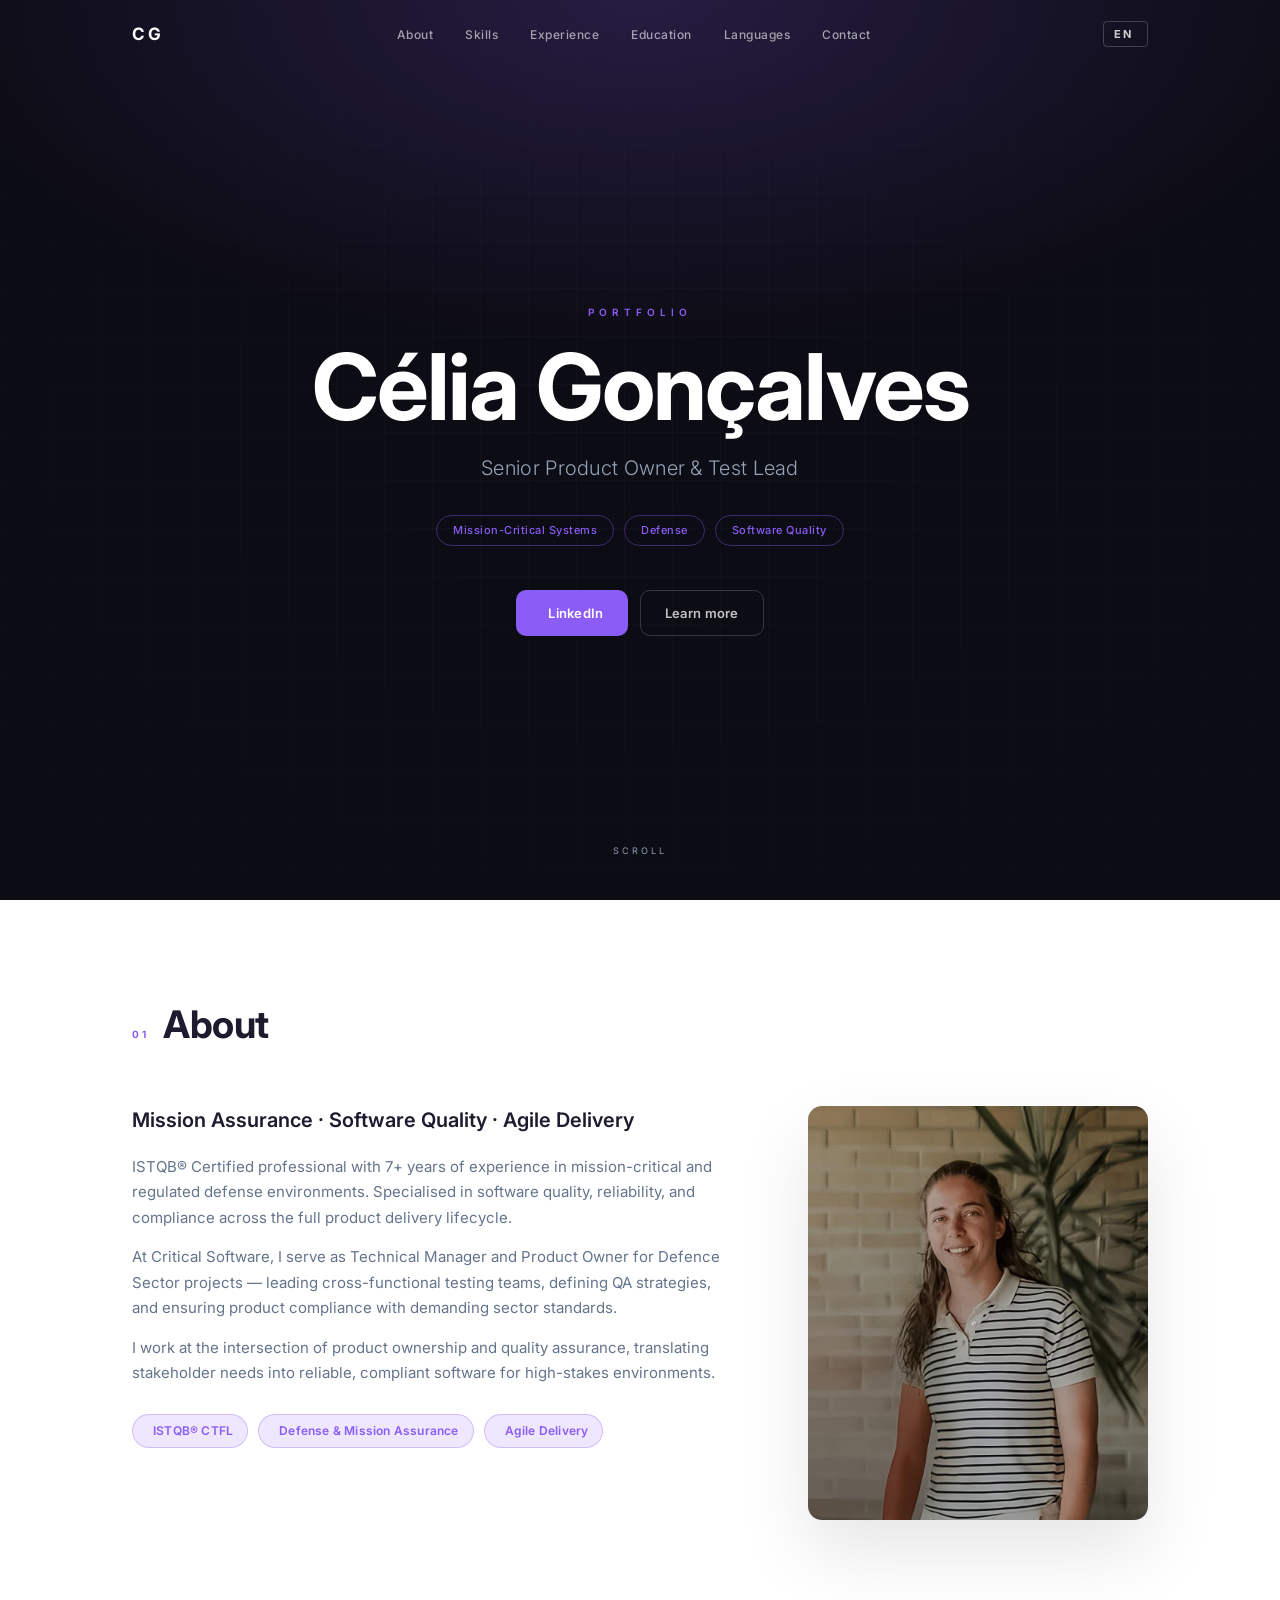
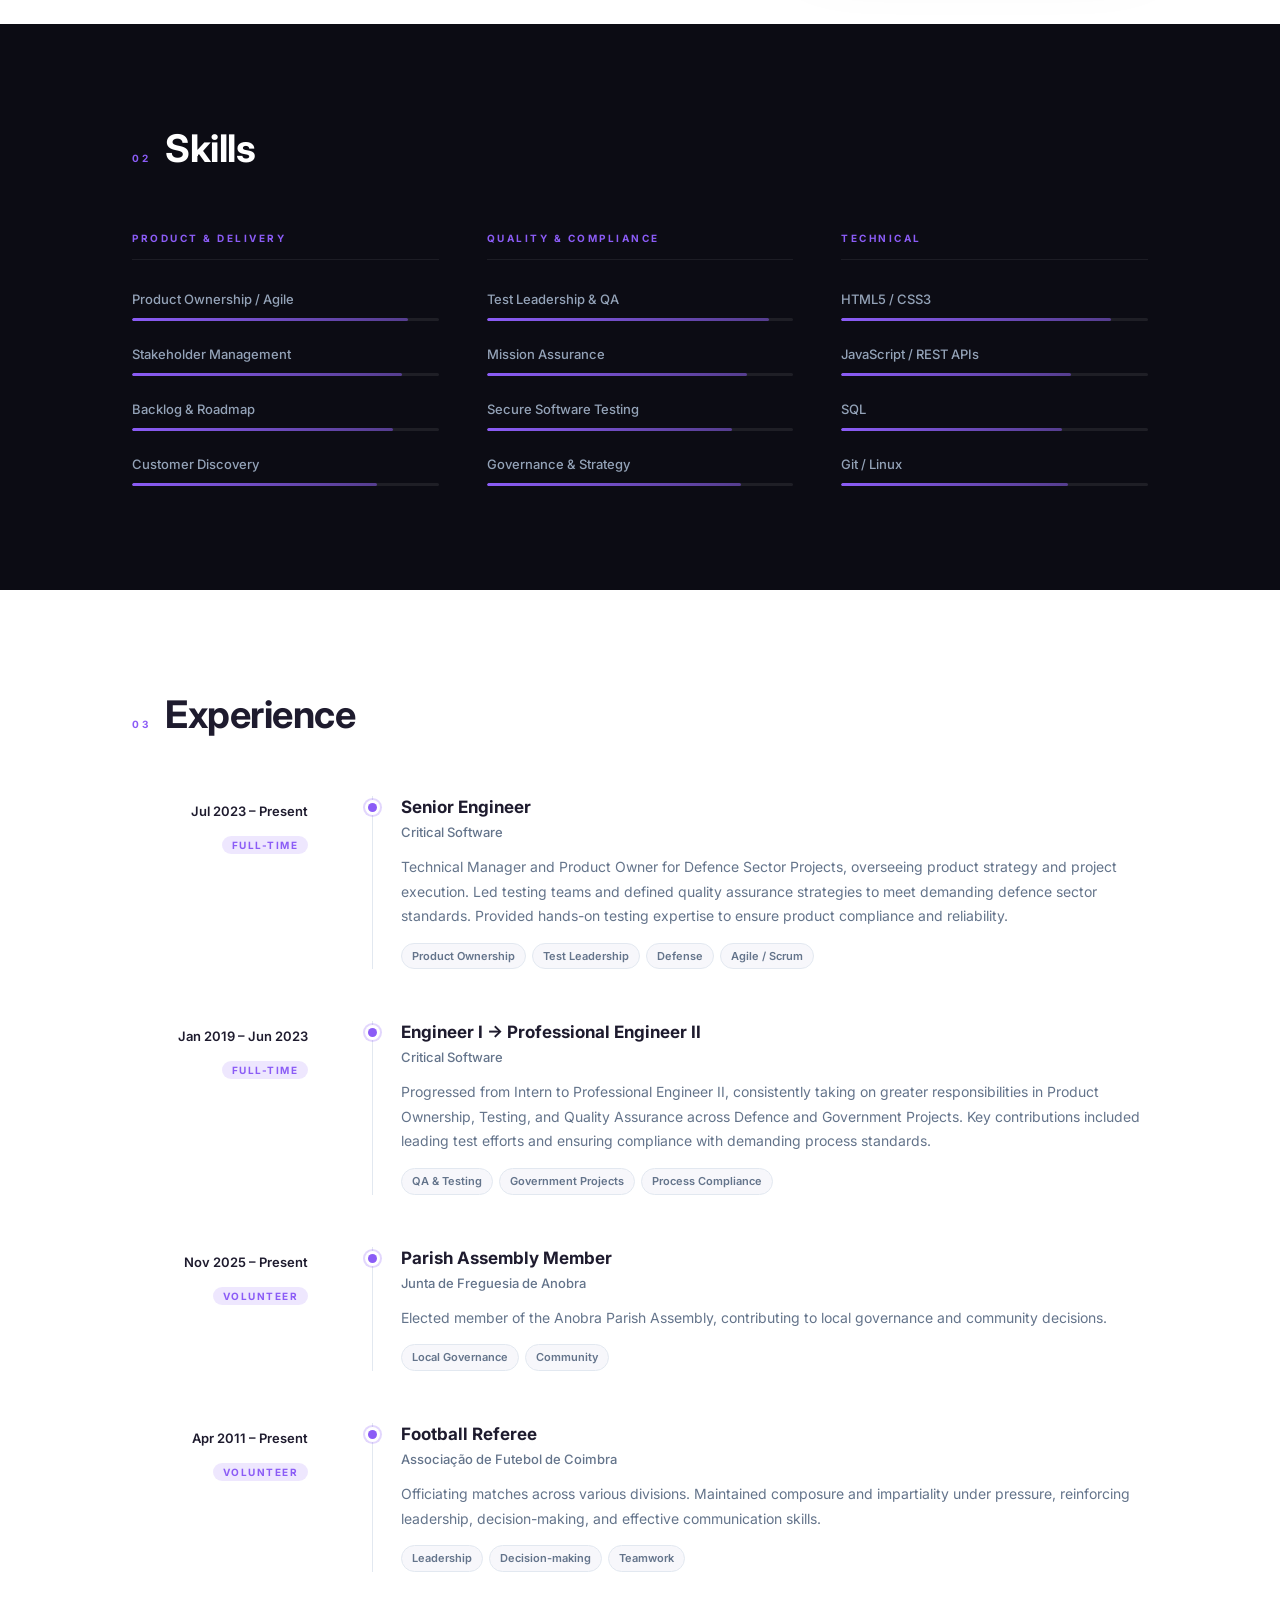
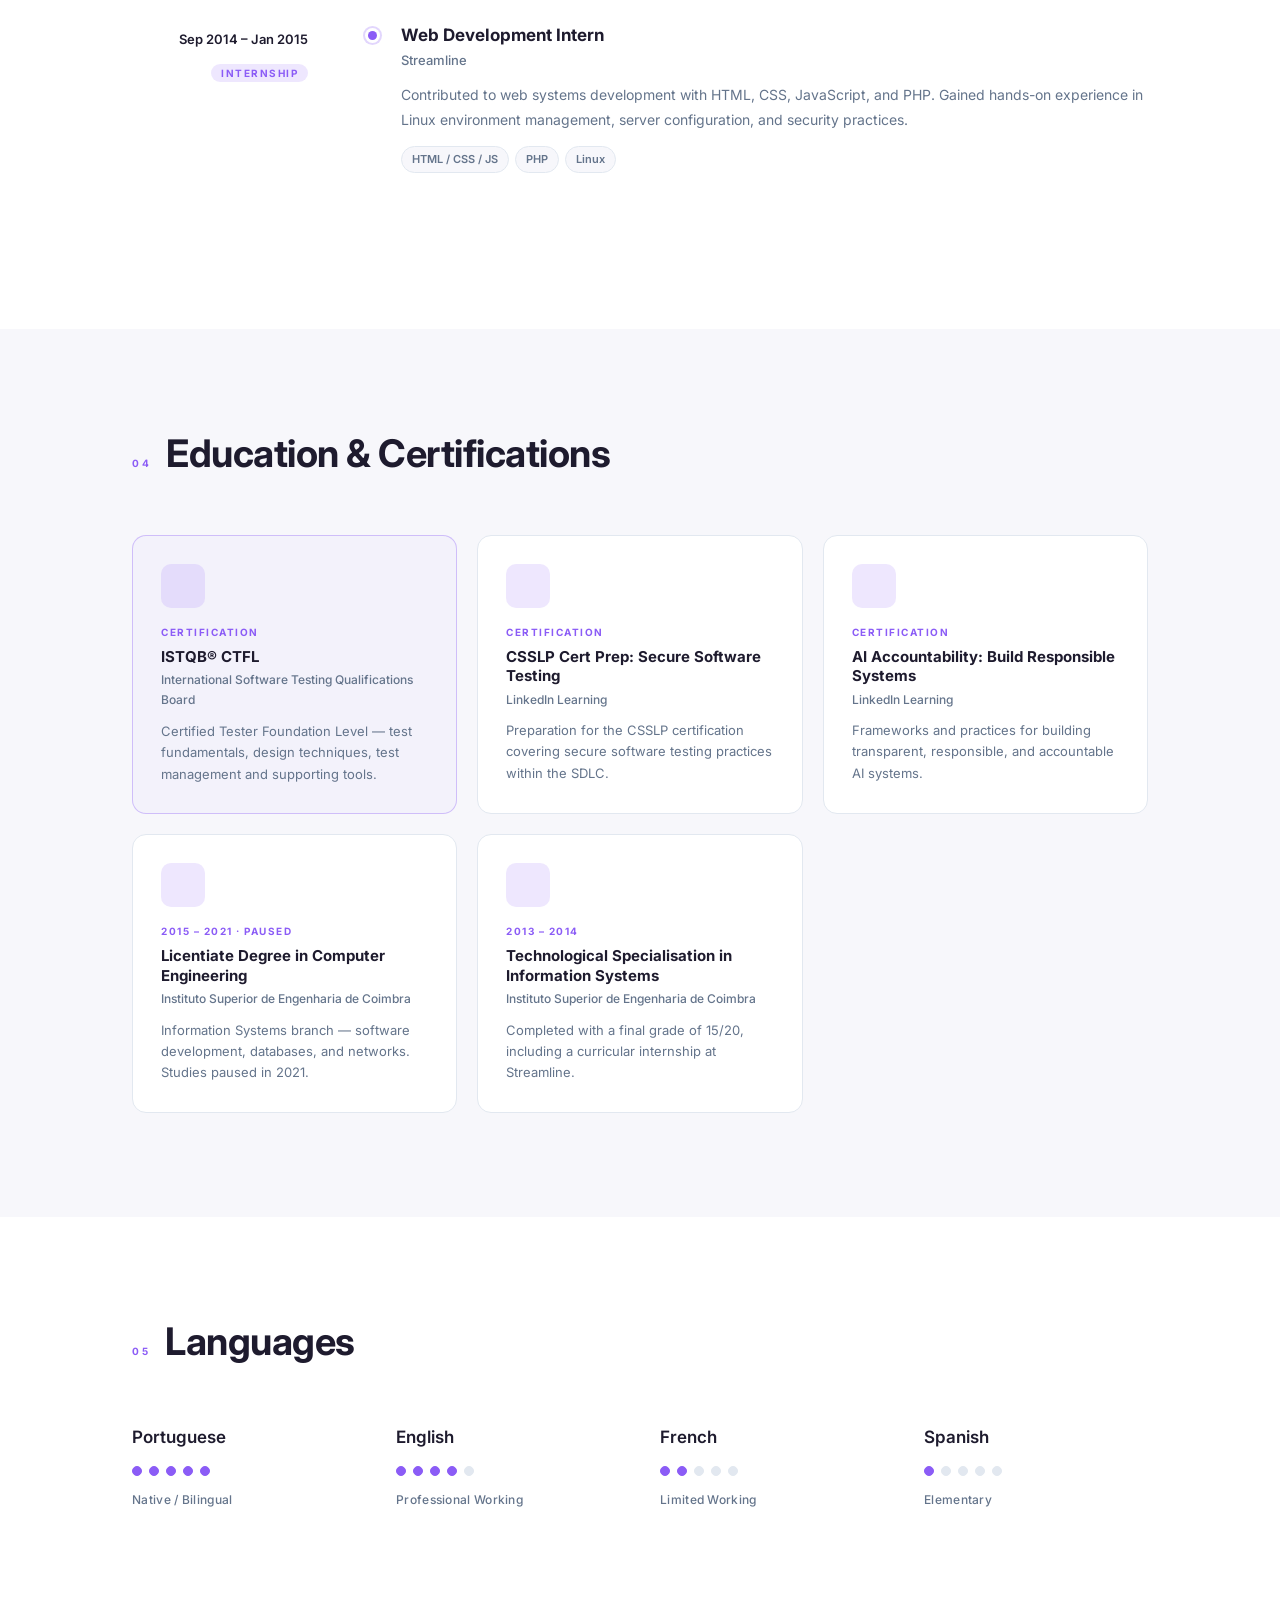
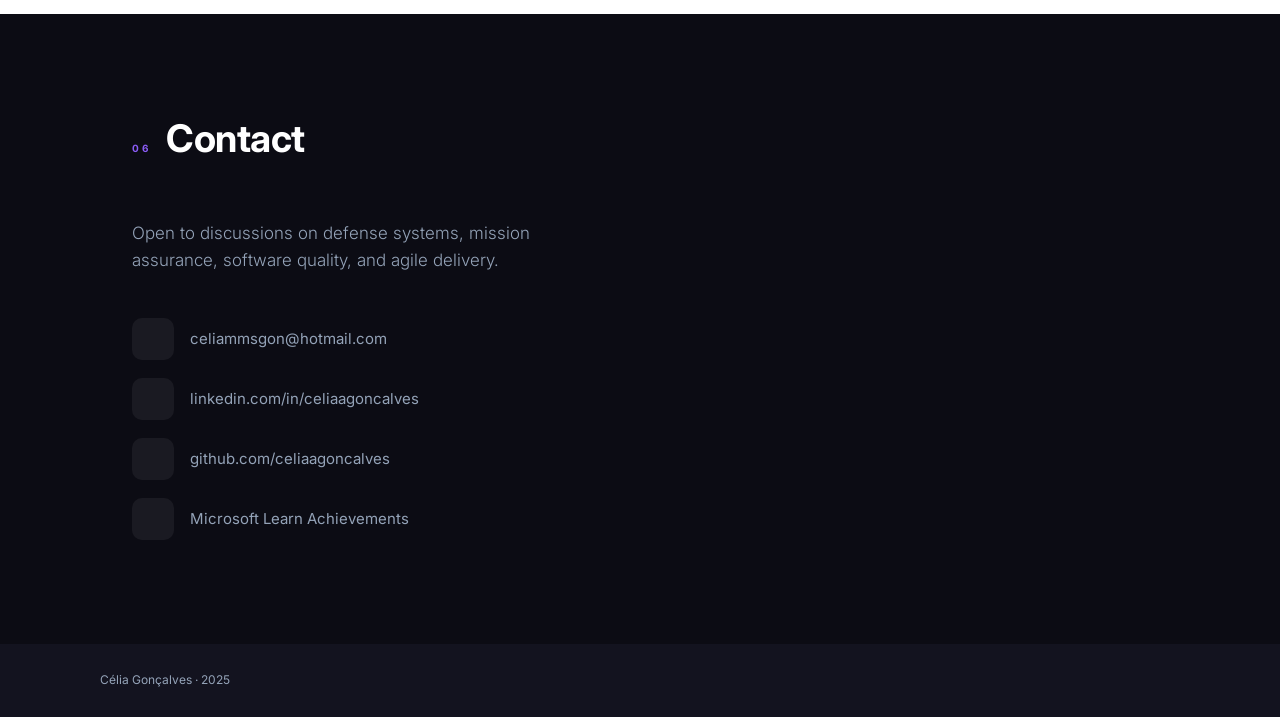
==== index.html @ 6fce211a "Redesign completo do portfolio - Novo layout moderno (HTML/CSS/JS puro, sem Bootstrap ou jQuery) - C" ====
<!DOCTYPE html>
<html lang="en">
<head>
  <meta charset="UTF-8">
  <meta name="viewport" content="width=device-width, initial-scale=1.0">
  <title>Célia Gonçalves | Senior Product Owner &amp; Test Lead</title>
  <meta name="description" content="Professional portfolio of Célia Gonçalves — Senior Product Owner &amp; Test Lead specialising in mission-critical defense systems.">
  <link rel="preconnect" href="https://fonts.googleapis.com">
  <link href="https://fonts.googleapis.com/css2?family=Inter:wght@300;400;500;600;700&display=swap" rel="stylesheet">
  <link rel="stylesheet" href="css/font-awesome.min.css">
  <link rel="stylesheet" href="css/portfolio.css">
  <link rel="icon" href="favicon.svg" type="image/svg+xml">
  <link rel="alternate icon" href="images/projects/image.png" type="image/png">
</head>
<body>

  <!-- Nav -->
  <nav class="nav" id="nav">
    <div class="nav__inner">
      <a href="#top" class="nav__logo">CG</a>
      <ul class="nav__links" id="navLinks">
        <li><a href="#about"      data-i18n="nav.about">About</a></li>
        <li><a href="#skills"     data-i18n="nav.skills">Skills</a></li>
        <li><a href="#experience" data-i18n="nav.experience">Experience</a></li>
        <li><a href="#education"  data-i18n="nav.education">Education</a></li>
        <li><a href="#languages"  data-i18n="nav.languages">Languages</a></li>
        <li><a href="#contact"    data-i18n="nav.contact">Contact</a></li>
      </ul>
      <div class="nav__actions">
        <div class="lang__dropdown" id="langDropdown">
          <button type="button" class="lang__current" id="langBtn" aria-haspopup="listbox" aria-label="Select language">
            <span id="langLabel">EN</span>
            <i class="fa fa-chevron-down" aria-hidden="true"></i>
          </button>
          <ul class="lang__menu" role="listbox" id="langMenu">
            <li class="lang__option lang__option--active" data-lang="en" role="option" aria-selected="true">EN</li>
            <li class="lang__option" data-lang="pt" role="option" aria-selected="false">PT</li>
          </ul>
        </div>
        <button type="button" class="nav__toggle" id="navToggle" aria-label="Open menu">
          <span></span><span></span><span></span>
        </button>
      </div>
    </div>
  </nav>

  <!-- Hero -->
  <section class="hero" id="top">
    <div class="hero__content">
      <p class="hero__eyebrow" data-i18n="hero.eyebrow">Portfolio</p>
      <h1 class="hero__name">Célia Gonçalves</h1>
      <p class="hero__title">Senior Product Owner &amp; Test Lead</p>
      <div class="hero__tags">
        <span data-i18n="hero.tag1">Mission-Critical Systems</span>
        <span data-i18n="hero.tag2">Defense</span>
        <span data-i18n="hero.tag3">Software Quality</span>
      </div>
      <div class="hero__cta">
        <a href="https://www.linkedin.com/in/celiaagoncalves" target="_blank" rel="noopener" class="btn btn--primary">
          <i class="fa fa-linkedin" aria-hidden="true"></i> LinkedIn
        </a>
        <a href="#about" class="btn btn--ghost" data-i18n="hero.cta">Learn more</a>
      </div>
    </div>
    <div class="hero__scroll" aria-hidden="true">
      <span data-i18n="hero.scroll">scroll</span>
      <i class="fa fa-chevron-down"></i>
    </div>
  </section>

  <!-- About -->
  <section class="section" id="about">
    <div class="container">
      <div class="section__header">
        <span class="section__label">01</span>
        <h2 data-i18n="about.heading">About</h2>
      </div>
      <div class="about__grid">
        <div class="about__text">
          <h3 data-i18n="about.subheading">Mission Assurance · Software Quality · Agile Delivery</h3>
          <p data-i18n="about.bio1">ISTQB® Certified professional with 7+ years of experience in mission-critical and regulated defense environments. Specialised in software quality, reliability, and compliance across the full product delivery lifecycle.</p>
          <p data-i18n="about.bio2">At Critical Software, I serve as Technical Manager and Product Owner for Defence Sector projects — leading cross-functional testing teams, defining QA strategies, and ensuring product compliance with demanding sector standards.</p>
          <p data-i18n="about.bio3">I work at the intersection of product ownership and quality assurance, translating stakeholder needs into reliable, compliant software for high-stakes environments.</p>
          <div class="about__badges">
            <span class="badge"><i class="fa fa-certificate" aria-hidden="true"></i> <span data-i18n="about.badge1">ISTQB® CTFL</span></span>
            <span class="badge"><i class="fa fa-shield" aria-hidden="true"></i> <span data-i18n="about.badge2">Defense &amp; Mission Assurance</span></span>
            <span class="badge"><i class="fa fa-refresh" aria-hidden="true"></i> <span data-i18n="about.badge3">Agile Delivery</span></span>
          </div>
        </div>
        <div class="about__photo">
          <img src="images/celia.jpg" alt="Célia Gonçalves">
        </div>
      </div>
    </div>
  </section>

  <!-- Skills -->
  <section class="section section--dark" id="skills">
    <div class="container">
      <div class="section__header section__header--light">
        <span class="section__label">02</span>
        <h2 data-i18n="skills.heading">Skills</h2>
      </div>
      <div class="skills__grid">

        <div class="skills__group">
          <h4 class="skills__group-title" data-i18n="skills.group1">Product &amp; Delivery</h4>
          <ul class="skills__list">
            <li>
              <span class="skills__name" data-i18n="s.po">Product Ownership / Agile</span>
              <div class="skills__bar"><div class="skills__fill" data-width="90"></div></div>
            </li>
            <li>
              <span class="skills__name" data-i18n="s.stk">Stakeholder Management</span>
              <div class="skills__bar"><div class="skills__fill" data-width="88"></div></div>
            </li>
            <li>
              <span class="skills__name" data-i18n="s.bklog">Backlog &amp; Roadmap</span>
              <div class="skills__bar"><div class="skills__fill" data-width="85"></div></div>
            </li>
            <li>
              <span class="skills__name" data-i18n="s.cd">Customer Discovery</span>
              <div class="skills__bar"><div class="skills__fill" data-width="80"></div></div>
            </li>
          </ul>
        </div>

        <div class="skills__group">
          <h4 class="skills__group-title" data-i18n="skills.group2">Quality &amp; Compliance</h4>
          <ul class="skills__list">
            <li>
              <span class="skills__name" data-i18n="s.tl">Test Leadership &amp; QA</span>
              <div class="skills__bar"><div class="skills__fill" data-width="92"></div></div>
            </li>
            <li>
              <span class="skills__name" data-i18n="s.ma">Mission Assurance</span>
              <div class="skills__bar"><div class="skills__fill" data-width="85"></div></div>
            </li>
            <li>
              <span class="skills__name" data-i18n="s.sst">Secure Software Testing</span>
              <div class="skills__bar"><div class="skills__fill" data-width="80"></div></div>
            </li>
            <li>
              <span class="skills__name" data-i18n="s.gov">Governance &amp; Strategy</span>
              <div class="skills__bar"><div class="skills__fill" data-width="83"></div></div>
            </li>
          </ul>
        </div>

        <div class="skills__group">
          <h4 class="skills__group-title" data-i18n="skills.group3">Technical</h4>
          <ul class="skills__list">
            <li>
              <span class="skills__name" data-i18n="s.html">HTML5 / CSS3</span>
              <div class="skills__bar"><div class="skills__fill" data-width="88"></div></div>
            </li>
            <li>
              <span class="skills__name" data-i18n="s.js">JavaScript / REST APIs</span>
              <div class="skills__bar"><div class="skills__fill" data-width="75"></div></div>
            </li>
            <li>
              <span class="skills__name" data-i18n="s.sql">SQL</span>
              <div class="skills__bar"><div class="skills__fill" data-width="72"></div></div>
            </li>
            <li>
              <span class="skills__name" data-i18n="s.git">Git / Linux</span>
              <div class="skills__bar"><div class="skills__fill" data-width="74"></div></div>
            </li>
          </ul>
        </div>

      </div>
    </div>
  </section>

  <!-- Experience -->
  <section class="section" id="experience">
    <div class="container">
      <div class="section__header">
        <span class="section__label">03</span>
        <h2 data-i18n="exp.heading">Experience</h2>
      </div>
      <div class="timeline">

        <div class="timeline__item">
          <div class="timeline__meta">
            <span class="timeline__date" data-i18n="exp1.date">Jul 2023 – Present</span>
            <span class="timeline__tag" data-i18n="exp1.tag">Full-time</span>
          </div>
          <div class="timeline__body">
            <h3 data-i18n="exp1.title">Senior Engineer</h3>
            <h4 data-i18n="exp1.co">Critical Software</h4>
            <p data-i18n="exp1.desc">Technical Manager and Product Owner for Defence Sector Projects, overseeing product strategy and project execution. Led testing teams and defined quality assurance strategies to meet demanding defence sector standards. Provided hands-on testing expertise to ensure product compliance and reliability.</p>
            <div class="timeline__tags">
              <span data-i18n="exp1.t1">Product Ownership</span>
              <span data-i18n="exp1.t2">Test Leadership</span>
              <span data-i18n="exp1.t3">Defense</span>
              <span data-i18n="exp1.t4">Agile / Scrum</span>
            </div>
          </div>
        </div>

        <div class="timeline__item">
          <div class="timeline__meta">
            <span class="timeline__date" data-i18n="exp2.date">Jan 2019 – Jun 2023</span>
            <span class="timeline__tag" data-i18n="exp2.tag">Full-time</span>
          </div>
          <div class="timeline__body">
            <h3 data-i18n="exp2.title">Engineer I → Professional Engineer II</h3>
            <h4 data-i18n="exp2.co">Critical Software</h4>
            <p data-i18n="exp2.desc">Progressed from Intern to Professional Engineer II, consistently taking on greater responsibilities in Product Ownership, Testing, and Quality Assurance across Defence and Government Projects. Key contributions included leading test efforts and ensuring compliance with demanding process standards.</p>
            <div class="timeline__tags">
              <span data-i18n="exp2.t1">QA &amp; Testing</span>
              <span data-i18n="exp2.t2">Government Projects</span>
              <span data-i18n="exp2.t3">Process Compliance</span>
            </div>
          </div>
        </div>

        <div class="timeline__item">
          <div class="timeline__meta">
            <span class="timeline__date" data-i18n="exp3.date">Nov 2025 – Present</span>
            <span class="timeline__tag" data-i18n="exp3.tag">Volunteer</span>
          </div>
          <div class="timeline__body">
            <h3 data-i18n="exp3.title">Parish Assembly Member</h3>
            <h4 data-i18n="exp3.co">Junta de Freguesia de Anobra</h4>
            <p data-i18n="exp3.desc">Elected member of the Anobra Parish Assembly, contributing to local governance and community decisions.</p>
            <div class="timeline__tags">
              <span data-i18n="exp3.t1">Local Governance</span>
              <span data-i18n="exp3.t2">Community</span>
            </div>
          </div>
        </div>

        <div class="timeline__item">
          <div class="timeline__meta">
            <span class="timeline__date" data-i18n="exp4.date">Apr 2011 – Present</span>
            <span class="timeline__tag" data-i18n="exp4.tag">Volunteer</span>
          </div>
          <div class="timeline__body">
            <h3 data-i18n="exp4.title">Football Referee</h3>
            <h4 data-i18n="exp4.co">Associação de Futebol de Coimbra</h4>
            <p data-i18n="exp4.desc">Officiating matches across various divisions. Maintained composure and impartiality under pressure, reinforcing leadership, decision-making, and effective communication skills.</p>
            <div class="timeline__tags">
              <span data-i18n="exp4.t1">Leadership</span>
              <span data-i18n="exp4.t2">Decision-making</span>
              <span data-i18n="exp4.t3">Teamwork</span>
            </div>
          </div>
        </div>

        <div class="timeline__item">
          <div class="timeline__meta">
            <span class="timeline__date" data-i18n="exp5.date">Sep 2014 – Jan 2015</span>
            <span class="timeline__tag" data-i18n="exp5.tag">Internship</span>
          </div>
          <div class="timeline__body">
            <h3 data-i18n="exp5.title">Web Development Intern</h3>
            <h4 data-i18n="exp5.co">Streamline</h4>
            <p data-i18n="exp5.desc">Contributed to web systems development with HTML, CSS, JavaScript, and PHP. Gained hands-on experience in Linux environment management, server configuration, and security practices.</p>
            <div class="timeline__tags">
              <span data-i18n="exp5.t1">HTML / CSS / JS</span>
              <span data-i18n="exp5.t2">PHP</span>
              <span data-i18n="exp5.t3">Linux</span>
            </div>
          </div>
        </div>

      </div>
    </div>
  </section>

  <!-- Education & Certifications -->
  <section class="section section--soft" id="education">
    <div class="container">
      <div class="section__header">
        <span class="section__label">04</span>
        <h2 data-i18n="edu.heading">Education &amp; Certifications</h2>
      </div>
      <div class="edu__grid">

        <div class="edu__card edu__card--featured">
          <div class="edu__icon"><i class="fa fa-certificate" aria-hidden="true"></i></div>
          <div class="edu__content">
            <span class="edu__year" data-i18n="edu1.year">Certification</span>
            <h3 data-i18n="edu1.title">ISTQB® CTFL</h3>
            <h4 data-i18n="edu1.org">International Software Testing Qualifications Board</h4>
            <p data-i18n="edu1.desc">Certified Tester Foundation Level — test fundamentals, design techniques, test management and supporting tools.</p>
          </div>
        </div>

        <div class="edu__card">
          <div class="edu__icon"><i class="fa fa-lock" aria-hidden="true"></i></div>
          <div class="edu__content">
            <span class="edu__year" data-i18n="edu2.year">Certification</span>
            <h3 data-i18n="edu2.title">CSSLP Cert Prep: Secure Software Testing</h3>
            <h4 data-i18n="edu2.org">LinkedIn Learning</h4>
            <p data-i18n="edu2.desc">Preparation for the CSSLP certification covering secure software testing practices within the SDLC.</p>
          </div>
        </div>

        <div class="edu__card">
          <div class="edu__icon"><i class="fa fa-eye" aria-hidden="true"></i></div>
          <div class="edu__content">
            <span class="edu__year" data-i18n="edu3.year">Certification</span>
            <h3 data-i18n="edu3.title">AI Accountability: Build Responsible Systems</h3>
            <h4 data-i18n="edu3.org">LinkedIn Learning</h4>
            <p data-i18n="edu3.desc">Frameworks and practices for building transparent, responsible, and accountable AI systems.</p>
          </div>
        </div>

        <div class="edu__card">
          <div class="edu__icon"><i class="fa fa-code" aria-hidden="true"></i></div>
          <div class="edu__content">
            <span class="edu__year" data-i18n="edu4.year">2015 – 2021 · Paused</span>
            <h3 data-i18n="edu4.title">Licentiate Degree in Computer Engineering</h3>
            <h4 data-i18n="edu4.org">Instituto Superior de Engenharia de Coimbra</h4>
            <p data-i18n="edu4.desc">Information Systems branch — software development, databases, and networks. Studies paused in 2021.</p>
          </div>
        </div>

        <div class="edu__card">
          <div class="edu__icon"><i class="fa fa-book" aria-hidden="true"></i></div>
          <div class="edu__content">
            <span class="edu__year" data-i18n="edu5.year">2013 – 2014</span>
            <h3 data-i18n="edu5.title">Technological Specialisation in Information Systems</h3>
            <h4 data-i18n="edu5.org">Instituto Superior de Engenharia de Coimbra</h4>
            <p data-i18n="edu5.desc">Completed with an average of 15/20. Includes internship at Streamline.</p>
          </div>
        </div>

      </div>
    </div>
  </section>

  <!-- Languages -->
  <section class="section" id="languages">
    <div class="container">
      <div class="section__header">
        <span class="section__label">05</span>
        <h2 data-i18n="langs.heading">Languages</h2>
      </div>
      <div class="langs__grid">

        <div class="lang__item">
          <span class="lang__name" data-i18n="lang1.name">Portuguese</span>
          <div class="lang__dots" aria-hidden="true">
            <span class="lang__dot lang__dot--full"></span>
            <span class="lang__dot lang__dot--full"></span>
            <span class="lang__dot lang__dot--full"></span>
            <span class="lang__dot lang__dot--full"></span>
            <span class="lang__dot lang__dot--full"></span>
          </div>
          <span class="lang__level" data-i18n="lang1.level">Native / Bilingual</span>
        </div>

        <div class="lang__item">
          <span class="lang__name" data-i18n="lang2.name">English</span>
          <div class="lang__dots" aria-hidden="true">
            <span class="lang__dot lang__dot--full"></span>
            <span class="lang__dot lang__dot--full"></span>
            <span class="lang__dot lang__dot--full"></span>
            <span class="lang__dot lang__dot--full"></span>
            <span class="lang__dot"></span>
          </div>
          <span class="lang__level" data-i18n="lang2.level">Professional Working</span>
        </div>

        <div class="lang__item">
          <span class="lang__name" data-i18n="lang3.name">French</span>
          <div class="lang__dots" aria-hidden="true">
            <span class="lang__dot lang__dot--full"></span>
            <span class="lang__dot lang__dot--full"></span>
            <span class="lang__dot"></span>
            <span class="lang__dot"></span>
            <span class="lang__dot"></span>
          </div>
          <span class="lang__level" data-i18n="lang3.level">Limited Working</span>
        </div>

        <div class="lang__item">
          <span class="lang__name" data-i18n="lang4.name">Spanish</span>
          <div class="lang__dots" aria-hidden="true">
            <span class="lang__dot lang__dot--full"></span>
            <span class="lang__dot"></span>
            <span class="lang__dot"></span>
            <span class="lang__dot"></span>
            <span class="lang__dot"></span>
          </div>
          <span class="lang__level" data-i18n="lang4.level">Elementary</span>
        </div>

      </div>
    </div>
  </section>

  <!-- Contact -->
  <section class="section section--dark" id="contact">
    <div class="container">
      <div class="section__header section__header--light">
        <span class="section__label">06</span>
        <h2 data-i18n="contact.heading">Contact</h2>
      </div>
      <p class="contact__intro" data-i18n="contact.intro">Open to discussions on defense systems, mission assurance, software quality, and agile delivery.</p>
      <div class="contact__links">
        <a href="mailto:celiammsgon@hotmail.com" class="contact__link">
          <i class="fa fa-envelope" aria-hidden="true"></i>
          <span>celiammsgon@hotmail.com</span>
        </a>
        <a href="https://www.linkedin.com/in/celiaagoncalves" class="contact__link" target="_blank" rel="noopener">
          <i class="fa fa-linkedin" aria-hidden="true"></i>
          <span>linkedin.com/in/celiaagoncalves</span>
        </a>
        <a href="https://github.com/celiaagoncalves" class="contact__link" target="_blank" rel="noopener">
          <i class="fa fa-github" aria-hidden="true"></i>
          <span>github.com/celiaagoncalves</span>
        </a>
        <a href="https://learn.microsoft.com/en-us/users/celia-goncalves/achievements" class="contact__link" target="_blank" rel="noopener">
          <i class="fa fa-trophy" aria-hidden="true"></i>
          <span>Microsoft Learn Achievements</span>
        </a>
      </div>
    </div>
  </section>

  <!-- Footer -->
  <footer class="footer">
    <div class="footer__inner">
      <span class="footer__copy" data-i18n="footer.copy">Célia Gonçalves · 2025</span>
      <div class="footer__social">
        <a href="https://www.linkedin.com/in/celiaagoncalves" target="_blank" rel="noopener" aria-label="LinkedIn"><i class="fa fa-linkedin"></i></a>
        <a href="https://github.com/celiaagoncalves" target="_blank" rel="noopener" aria-label="GitHub"><i class="fa fa-github"></i></a>
        <a href="https://www.instagram.com/celiaagoncalves/" target="_blank" rel="noopener" aria-label="Instagram"><i class="fa fa-instagram"></i></a>
        <a href="mailto:celiammsgon@hotmail.com" aria-label="Email"><i class="fa fa-envelope"></i></a>
      </div>
    </div>
  </footer>

  <script src="js/portfolio.js"></script>
</body>
</html>
---- css/portfolio.css ----
/* ============================================================
   Portfolio — Célia Gonçalves
   ============================================================ */

/* ---- Tokens ---- */
:root {
  --bg:            #0c0c14;
  --bg-surface:    #13131f;
  --bg-light:      #ffffff;
  --bg-soft:       #f7f7fb;
  --accent:        #8b5cf6;
  --accent-dark:   #6d28d9;
  --accent-glow:   rgba(139, 92, 246, 0.15);
  --text-dark:     #f1f5f9;
  --text-muted-dark: #94a3b8;
  --text-light:    #1e1b2e;
  --text-muted:    #64748b;
  --border-dark:   rgba(255, 255, 255, 0.07);
  --border-light:  #e2e8f0;
  --nav-h:         68px;
  --max-w:         1080px;
  --radius:        10px;
  --ease:          0.25s ease;
}

/* ---- Reset ---- */
*, *::before, *::after { box-sizing: border-box; margin: 0; padding: 0; }
html { scroll-behavior: smooth; font-size: 16px; }
body {
  font-family: 'Inter', sans-serif;
  background: var(--bg-light);
  color: var(--text-light);
  line-height: 1.7;
  -webkit-font-smoothing: antialiased;
}
img   { max-width: 100%; display: block; }
a     { text-decoration: none; color: inherit; }
ul    { list-style: none; }
strong { color: var(--text-light); font-weight: 600; }

/* ---- Container ---- */
.container {
  max-width: var(--max-w);
  margin: 0 auto;
  padding: 0 32px;
}

/* ============================================================
   NAV
   ============================================================ */
.nav {
  position: fixed;
  inset: 0 0 auto 0;
  height: var(--nav-h);
  z-index: 100;
  transition: background var(--ease), backdrop-filter var(--ease), box-shadow var(--ease);
}
.nav.scrolled {
  background: rgba(12, 12, 20, 0.92);
  -webkit-backdrop-filter: blur(12px);
  backdrop-filter: blur(12px);
  box-shadow: 0 1px 0 var(--border-dark);
}
.nav__inner {
  max-width: var(--max-w);
  margin: 0 auto;
  padding: 0 32px;
  height: 100%;
  display: flex;
  align-items: center;
  justify-content: space-between;
}
.nav__logo {
  font-weight: 700;
  font-size: 17px;
  color: #fff;
  letter-spacing: 3px;
}
.nav__links {
  display: flex;
  gap: 32px;
}
.nav__links a {
  color: rgba(255, 255, 255, 0.6);
  font-size: 12px;
  font-weight: 500;
  letter-spacing: 0.5px;
  transition: color var(--ease);
}
.nav__links a:hover { color: #fff; }
.nav__actions {
  display: flex;
  align-items: center;
  gap: 12px;
}
.lang__dropdown {
  position: relative;
}
.lang__current {
  display: flex;
  align-items: center;
  gap: 5px;
  background: none;
  border: 1px solid rgba(255, 255, 255, 0.2);
  color: rgba(255, 255, 255, 0.8);
  font-family: 'Inter', sans-serif;
  font-size: 11px;
  font-weight: 700;
  letter-spacing: 1.5px;
  padding: 5px 10px;
  border-radius: 4px;
  cursor: pointer;
  transition: var(--ease);
}
.lang__current:hover {
  border-color: var(--accent);
  color: var(--accent);
}
.lang__current .fa {
  font-size: 9px;
  transition: transform var(--ease);
}
.lang__dropdown.open .lang__current .fa {
  transform: rotate(180deg);
}
.lang__menu {
  display: none;
  position: absolute;
  top: calc(100% + 8px);
  right: 0;
  background: #16161f;
  border: 1px solid rgba(255, 255, 255, 0.1);
  border-radius: 6px;
  overflow: hidden;
  min-width: 72px;
  z-index: 200;
  box-shadow: 0 8px 24px rgba(0, 0, 0, 0.4);
}
.lang__dropdown.open .lang__menu {
  display: block;
}
.lang__option {
  padding: 9px 16px;
  font-size: 11px;
  font-weight: 700;
  letter-spacing: 1.5px;
  color: rgba(255, 255, 255, 0.5);
  cursor: pointer;
  transition: var(--ease);
  list-style: none;
}
.lang__option:hover {
  color: #fff;
  background: rgba(255, 255, 255, 0.05);
}
.lang__option--active {
  color: var(--accent);
}
.nav__toggle {
  display: none;
  flex-direction: column;
  gap: 5px;
  background: none;
  border: none;
  cursor: pointer;
  padding: 4px;
}
.nav__toggle span {
  display: block;
  width: 22px;
  height: 2px;
  background: #fff;
  border-radius: 2px;
  transition: var(--ease);
}

/* ============================================================
   HERO
   ============================================================ */
.hero {
  min-height: 100vh;
  background: var(--bg);
  display: flex;
  flex-direction: column;
  align-items: center;
  justify-content: center;
  text-align: center;
  position: relative;
  padding: 120px 32px 80px;
  overflow: hidden;
}
.hero::before {
  content: '';
  position: absolute;
  inset: 0;
  background: radial-gradient(ellipse 80% 55% at 50% 0%,
    rgba(139, 92, 246, 0.2) 0%,
    transparent 70%);
  pointer-events: none;
}
/* subtle grid texture */
.hero::after {
  content: '';
  position: absolute;
  inset: 0;
  background-image:
    linear-gradient(rgba(255,255,255,0.025) 1px, transparent 1px),
    linear-gradient(90deg, rgba(255,255,255,0.025) 1px, transparent 1px);
  background-size: 48px 48px;
  pointer-events: none;
  -webkit-mask-image: radial-gradient(ellipse 80% 80% at 50% 50%, black, transparent);
  mask-image: radial-gradient(ellipse 80% 80% at 50% 50%, black, transparent);
}
.hero__content {
  position: relative;
  z-index: 1;
  max-width: 680px;
}
.hero__eyebrow {
  font-size: 10px;
  letter-spacing: 5px;
  text-transform: uppercase;
  color: var(--accent);
  font-weight: 600;
  margin-bottom: 20px;
}
.hero__name {
  font-size: clamp(48px, 9vw, 92px);
  font-weight: 700;
  color: #fff;
  line-height: 1.0;
  letter-spacing: -2px;
  margin-bottom: 18px;
}
.hero__title {
  font-size: clamp(15px, 2.2vw, 20px);
  color: var(--text-muted-dark);
  font-weight: 300;
  letter-spacing: 0.3px;
  margin-bottom: 30px;
}
.hero__tags {
  display: flex;
  flex-wrap: wrap;
  gap: 10px;
  justify-content: center;
  margin-bottom: 44px;
}
.hero__tags span {
  padding: 5px 16px;
  border: 1px solid rgba(139, 92, 246, 0.4);
  border-radius: 100px;
  font-size: 11px;
  color: var(--accent);
  font-weight: 500;
  letter-spacing: 0.5px;
}
.hero__cta {
  display: flex;
  gap: 12px;
  justify-content: center;
  flex-wrap: wrap;
}

/* ---- Buttons ---- */
.btn {
  display: inline-flex;
  align-items: center;
  gap: 8px;
  padding: 11px 24px;
  border-radius: var(--radius);
  font-size: 13px;
  font-weight: 600;
  letter-spacing: 0.3px;
  transition: var(--ease);
  cursor: pointer;
}
.btn--primary {
  background: var(--accent);
  color: #fff;
}
.btn--primary:hover { background: var(--accent-dark); }
.btn--ghost {
  border: 1px solid rgba(255, 255, 255, 0.18);
  color: rgba(255, 255, 255, 0.75);
}
.btn--ghost:hover {
  border-color: rgba(255, 255, 255, 0.45);
  color: #fff;
}

/* ---- Scroll indicator ---- */
.hero__scroll {
  position: absolute;
  bottom: 36px;
  left: 50%;
  transform: translateX(-50%);
  display: flex;
  flex-direction: column;
  align-items: center;
  gap: 6px;
  color: var(--text-muted-dark);
  font-size: 9px;
  letter-spacing: 3px;
  text-transform: uppercase;
  animation: bob 2.2s ease-in-out infinite;
  will-change: transform;
}
@keyframes bob {
  0%, 100% { transform: translateX(-50%) translateY(0); }
  50%       { transform: translateX(-50%) translateY(7px); }
}

/* ============================================================
   SECTIONS — COMMON
   ============================================================ */
.section { padding: 104px 0; }
.section--dark {
  background: var(--bg);
  color: var(--text-dark);
}
.section--soft { background: var(--bg-soft); }

.section__header {
  display: flex;
  align-items: baseline;
  gap: 14px;
  margin-bottom: 60px;
}
.section__label {
  font-size: 10px;
  font-weight: 700;
  letter-spacing: 3px;
  text-transform: uppercase;
  color: var(--accent);
  flex-shrink: 0;
}
.section__header h2 {
  font-size: clamp(26px, 4vw, 38px);
  font-weight: 700;
  color: var(--text-light);
  letter-spacing: -0.5px;
  line-height: 1.1;
}
.section__header--light h2 { color: #fff; }

/* ============================================================
   ABOUT
   ============================================================ */
.about__grid {
  display: grid;
  grid-template-columns: 1fr 340px;
  gap: 80px;
  align-items: start;
}
.about__text h3 {
  font-size: 20px;
  font-weight: 600;
  color: var(--text-light);
  line-height: 1.4;
  margin-bottom: 20px;
}
.about__text p {
  color: var(--text-muted);
  font-size: 15px;
  margin-bottom: 14px;
}
.about__badges {
  display: flex;
  flex-wrap: wrap;
  gap: 10px;
  margin-top: 28px;
}
.badge {
  display: inline-flex;
  align-items: center;
  gap: 6px;
  padding: 6px 14px;
  background: var(--accent-glow);
  border: 1px solid rgba(139, 92, 246, 0.3);
  border-radius: 100px;
  font-size: 12px;
  font-weight: 600;
  color: var(--accent);
  letter-spacing: 0.2px;
}
.about__photo {
  position: sticky;
  top: calc(var(--nav-h) + 24px);
}
.about__photo img {
  width: 100%;
  border-radius: 14px;
  box-shadow: 0 32px 72px rgba(0, 0, 0, 0.1);
}

/* ============================================================
   SKILLS
   ============================================================ */
.skills__grid {
  display: grid;
  grid-template-columns: repeat(3, 1fr);
  gap: 48px;
}
.skills__group-title {
  font-size: 10px;
  font-weight: 700;
  letter-spacing: 2.5px;
  text-transform: uppercase;
  color: var(--accent);
  margin-bottom: 28px;
  padding-bottom: 12px;
  border-bottom: 1px solid var(--border-dark);
}
.skills__list {
  display: flex;
  flex-direction: column;
  gap: 22px;
}
.skills__name {
  display: block;
  font-size: 13px;
  color: var(--text-muted-dark);
  font-weight: 500;
  margin-bottom: 8px;
}
.skills__bar {
  height: 3px;
  background: rgba(255, 255, 255, 0.08);
  border-radius: 100px;
  overflow: hidden;
}
.skills__fill {
  height: 100%;
  width: 0;
  background: linear-gradient(90deg, var(--accent), rgba(139, 92, 246, 0.5));
  border-radius: 100px;
  transition: width 1s cubic-bezier(0.4, 0, 0.2, 1);
}

/* ============================================================
   TIMELINE
   ============================================================ */
.timeline {
  display: flex;
  flex-direction: column;
}
.timeline__item {
  display: grid;
  grid-template-columns: 200px 1fr;
  gap: 0 40px;
  padding-bottom: 52px;
}
.timeline__meta {
  text-align: right;
  padding-top: 4px;
  padding-right: 24px;
}
/* The border-left IS the timeline line — always continuous, no gaps */
.timeline__body {
  border-left: 1px solid var(--border-light);
  padding-left: 28px;
  position: relative;
}
.timeline__item:last-child .timeline__body {
  border-left-color: transparent;
}
/* Dot sits centred on the border line */
.timeline__body::before {
  content: '';
  position: absolute;
  left: -5px;
  top: 7px;
  width: 9px;
  height: 9px;
  border-radius: 50%;
  background: var(--accent);
  /* white ring to cut through the line, then accent glow */
  box-shadow: 0 0 0 3px var(--bg-light), 0 0 0 5px rgba(139, 92, 246, 0.25);
}
.timeline__date {
  display: block;
  font-size: 13px;
  font-weight: 600;
  color: var(--text-light);
  margin-bottom: 8px;
}
.timeline__tag {
  font-size: 10px;
  font-weight: 700;
  letter-spacing: 1.5px;
  text-transform: uppercase;
  color: var(--accent);
  background: var(--accent-glow);
  padding: 3px 10px;
  border-radius: 100px;
}
.timeline__body h3 {
  font-size: 17px;
  font-weight: 700;
  color: var(--text-light);
  margin-bottom: 3px;
  line-height: 1.3;
}
.timeline__body h4 {
  font-size: 13px;
  color: var(--text-muted);
  font-weight: 500;
  margin-bottom: 12px;
}
.timeline__body p {
  font-size: 14px;
  color: var(--text-muted);
  line-height: 1.75;
  margin-bottom: 14px;
}
.timeline__tags {
  display: flex;
  flex-wrap: wrap;
  gap: 6px;
}
.timeline__tags span {
  font-size: 11px;
  font-weight: 600;
  color: var(--text-muted);
  background: var(--bg-soft);
  padding: 3px 10px;
  border-radius: 100px;
  border: 1px solid var(--border-light);
}

/* ============================================================
   EDUCATION
   ============================================================ */
.edu__grid {
  display: grid;
  grid-template-columns: repeat(3, 1fr);
  gap: 20px;
}
.edu__card {
  background: #fff;
  border: 1px solid var(--border-light);
  border-radius: 14px;
  padding: 28px;
  display: flex;
  flex-direction: column;
  gap: 16px;
  transition: box-shadow var(--ease), transform var(--ease);
}
.edu__card:hover {
  box-shadow: 0 10px 40px rgba(0, 0, 0, 0.08);
  transform: translateY(-4px);
}
.edu__card--featured {
  border-color: rgba(139, 92, 246, 0.35);
  background: rgba(139, 92, 246, 0.03);
}
.edu__icon {
  width: 44px;
  height: 44px;
  border-radius: 10px;
  background: var(--accent-glow);
  display: flex;
  align-items: center;
  justify-content: center;
  font-size: 18px;
  color: var(--accent);
  flex-shrink: 0;
}
.edu__year {
  display: block;
  font-size: 10px;
  font-weight: 700;
  letter-spacing: 1.5px;
  text-transform: uppercase;
  color: var(--accent);
}
.edu__content h3 {
  font-size: 15px;
  font-weight: 700;
  color: var(--text-light);
  line-height: 1.3;
  margin: 6px 0 4px;
}
.edu__content h4 {
  font-size: 12px;
  color: var(--text-muted);
  font-weight: 500;
  margin-bottom: 10px;
}
.edu__content p {
  font-size: 13px;
  color: var(--text-muted);
  line-height: 1.65;
}

/* ============================================================
   CONTACT
   ============================================================ */
.contact__intro {
  font-size: 17px;
  color: var(--text-muted-dark);
  max-width: 440px;
  margin-bottom: 44px;
  font-weight: 300;
  line-height: 1.6;
}
.contact__links {
  display: flex;
  flex-direction: column;
  gap: 18px;
}
.contact__link {
  display: inline-flex;
  align-items: center;
  gap: 16px;
  font-size: 15px;
  color: var(--text-muted-dark);
  transition: color var(--ease);
}
.contact__link i {
  width: 42px;
  height: 42px;
  border-radius: 10px;
  background: rgba(255, 255, 255, 0.06);
  display: flex;
  align-items: center;
  justify-content: center;
  font-size: 16px;
  flex-shrink: 0;
  transition: background var(--ease);
}
.contact__link:hover { color: #fff; }
.contact__link:hover i { background: var(--accent); }

/* ============================================================
   LANGUAGES
   ============================================================ */
.langs__grid {
  display: grid;
  grid-template-columns: repeat(4, 1fr);
  gap: 40px;
}
.lang__item {
  display: flex;
  flex-direction: column;
  gap: 14px;
}
.lang__name {
  font-size: 17px;
  font-weight: 600;
  color: var(--text-light);
}
.lang__dots {
  display: flex;
  gap: 7px;
}
.lang__dot {
  width: 10px;
  height: 10px;
  border-radius: 50%;
  background: var(--border-light);
  border: 1px solid var(--border-light);
}
.lang__dot--full {
  background: var(--accent);
  border-color: var(--accent);
}
.lang__level {
  font-size: 12px;
  color: var(--text-muted);
  font-weight: 500;
  letter-spacing: 0.3px;
}

/* ============================================================
   FOOTER
   ============================================================ */
.footer {
  background: var(--bg-surface);
  padding: 26px 32px;
}
.footer__inner {
  max-width: var(--max-w);
  margin: 0 auto;
  display: flex;
  align-items: center;
  justify-content: space-between;
}
.footer__copy {
  font-size: 12px;
  color: var(--text-muted-dark);
}
.footer__social {
  display: flex;
  gap: 18px;
}
.footer__social a {
  font-size: 15px;
  color: var(--text-muted-dark);
  transition: color var(--ease);
}
.footer__social a:hover { color: var(--accent); }

/* ============================================================
   RESPONSIVE
   ============================================================ */
@media (max-width: 900px) {
  .about__grid {
    grid-template-columns: 1fr;
    gap: 44px;
  }
  .about__photo {
    position: static;
    max-width: 300px;
    margin: 0 auto;
  }
  .skills__grid {
    grid-template-columns: 1fr;
    gap: 40px;
  }
  .edu__grid {
    grid-template-columns: 1fr 1fr;
  }
  .langs__grid {
    grid-template-columns: repeat(2, 1fr);
    gap: 32px;
  }
  .timeline__item {
    grid-template-columns: 1fr;
    gap: 8px;
    padding-bottom: 40px;
  }
  .timeline__meta { text-align: left; }
  .timeline__body {
    border-left: none;
    padding-left: 0;
  }
  .timeline__body::before { display: none; }
}

@media (max-width: 640px) {
  .container { padding: 0 20px; }
  .section   { padding: 72px 0; }
  .hero__name { letter-spacing: -1px; }

  .nav__links {
    display: none;
    position: fixed;
    inset: var(--nav-h) 0 0 0;
    background: var(--bg);
    flex-direction: column;
    align-items: center;
    justify-content: center;
    gap: 36px;
    z-index: 99;
  }
  .nav__links.open {
    display: flex;
  }
  .nav__links a { font-size: 18px; color: rgba(255,255,255,0.8); }
  .nav__toggle  { display: flex; }
  .edu__grid    { grid-template-columns: 1fr; }
  .langs__grid  { grid-template-columns: repeat(2, 1fr); }

  .footer__inner {
    flex-direction: column;
    gap: 16px;
    text-align: center;
  }
}
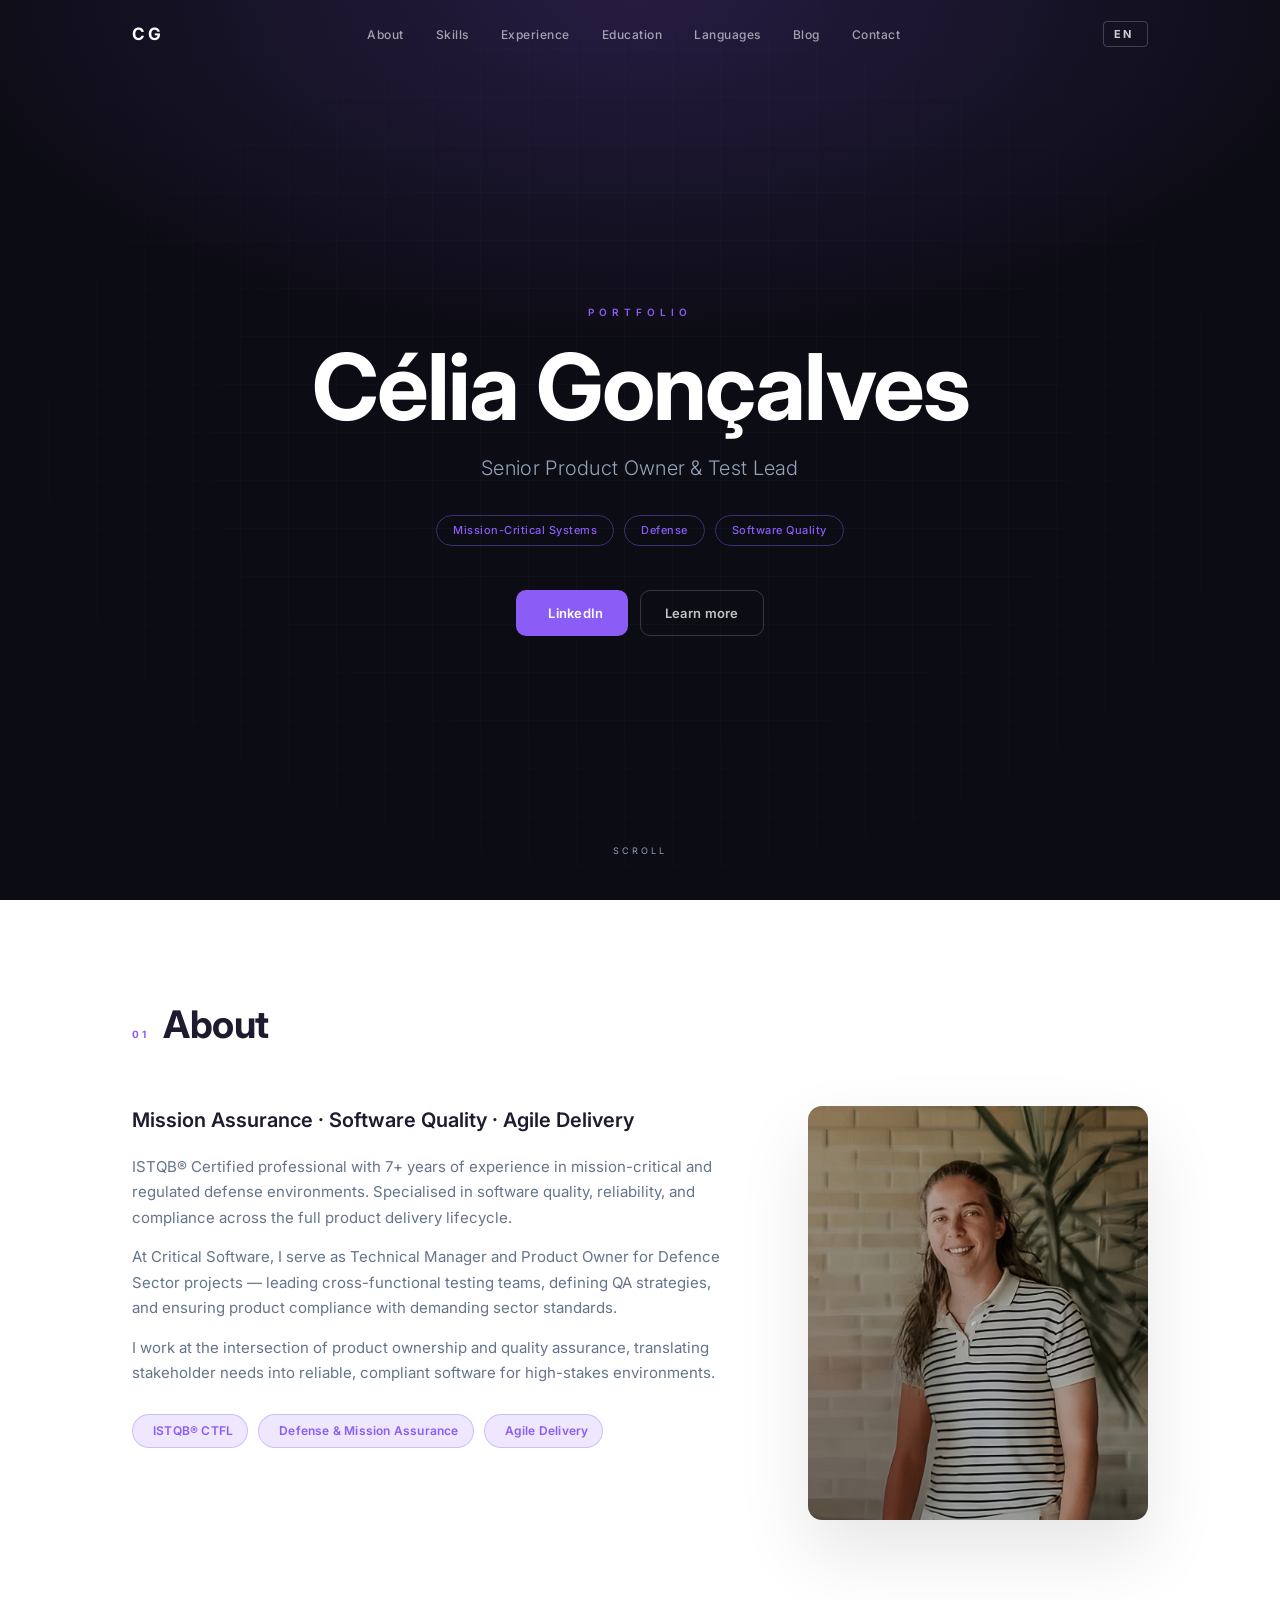
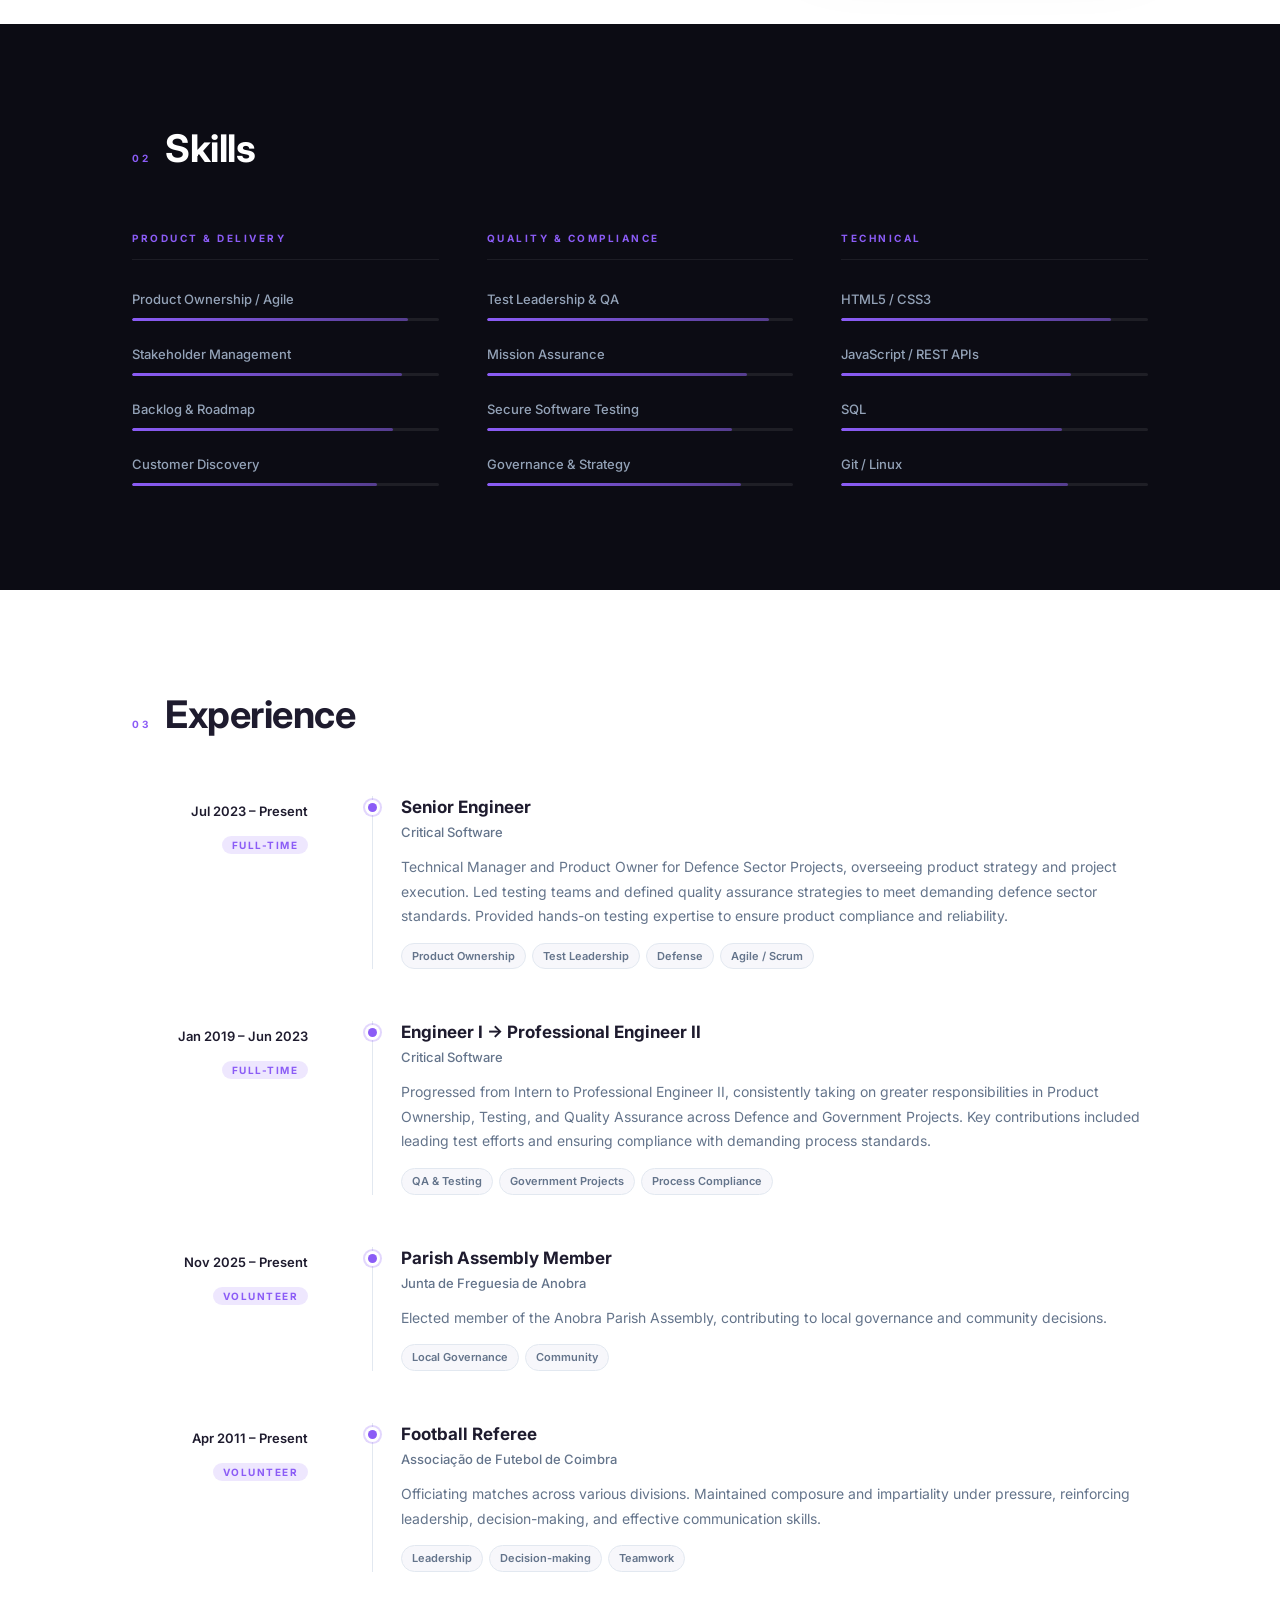
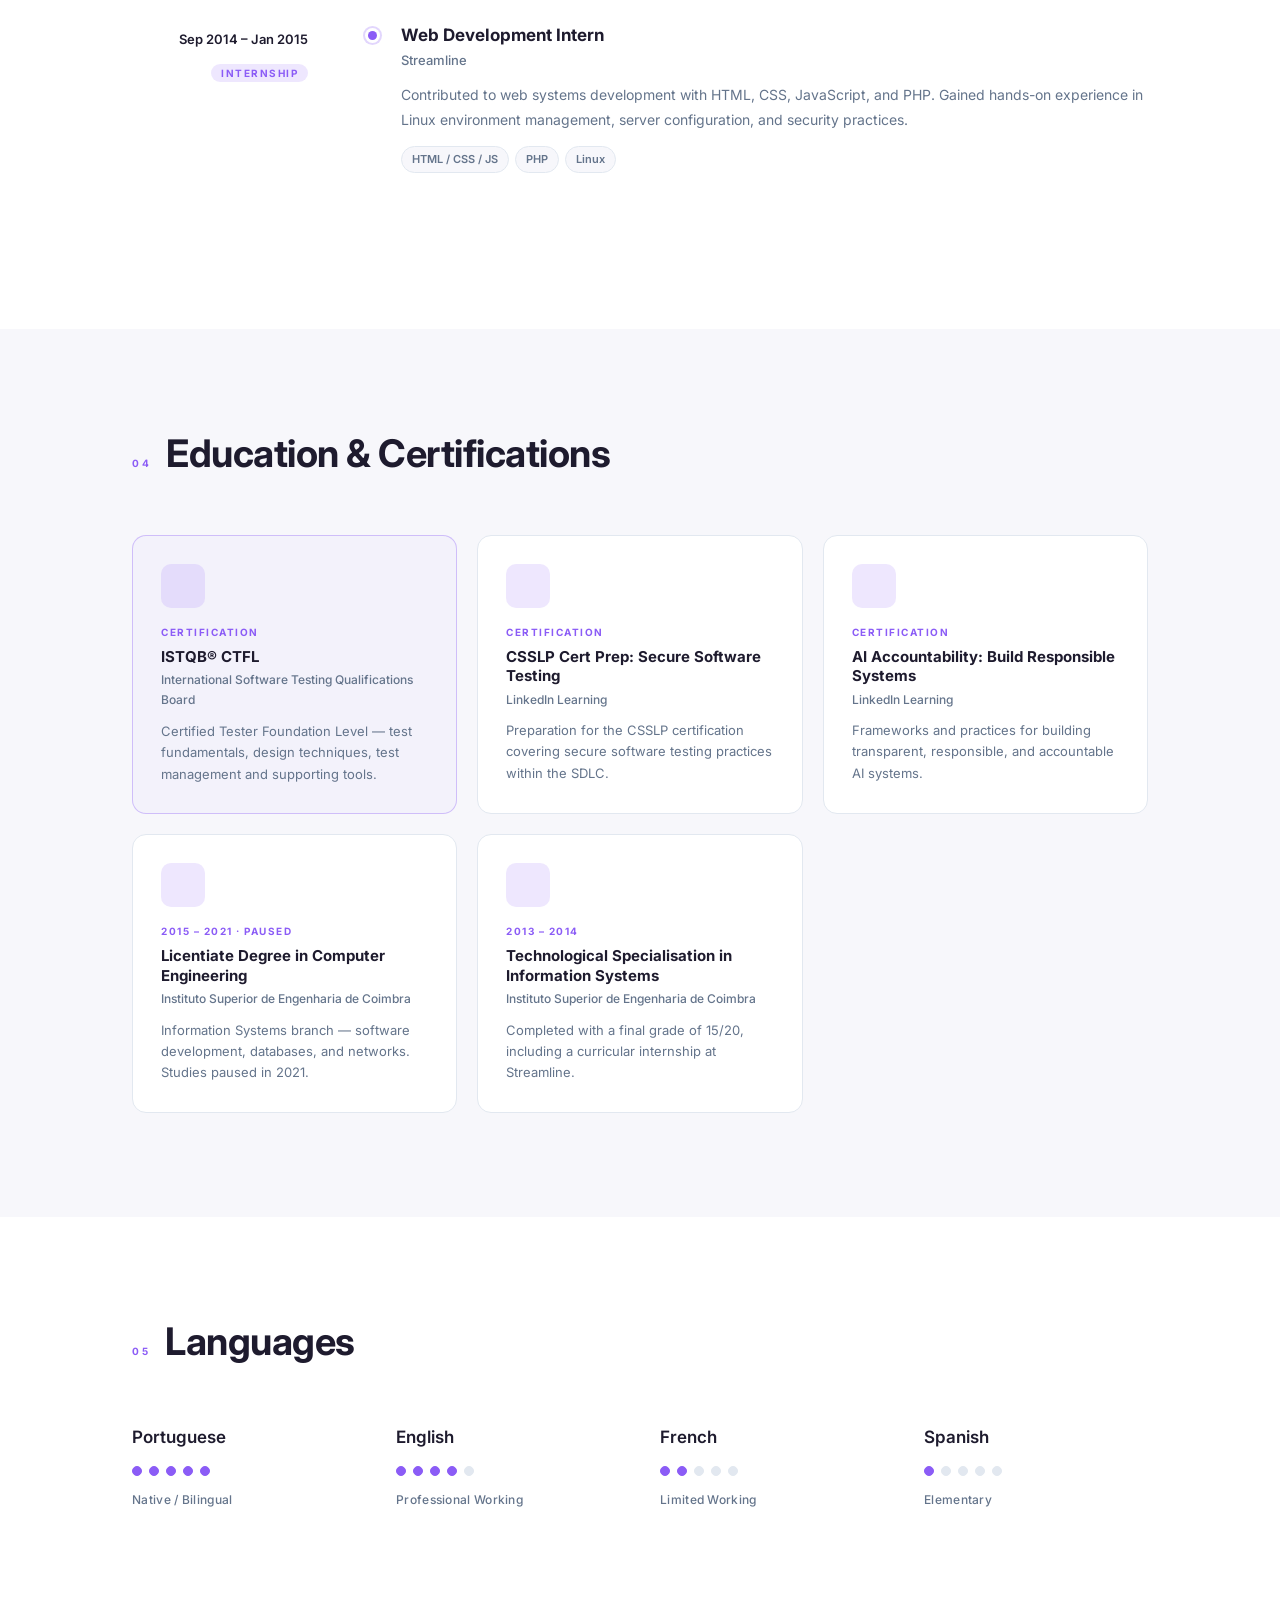
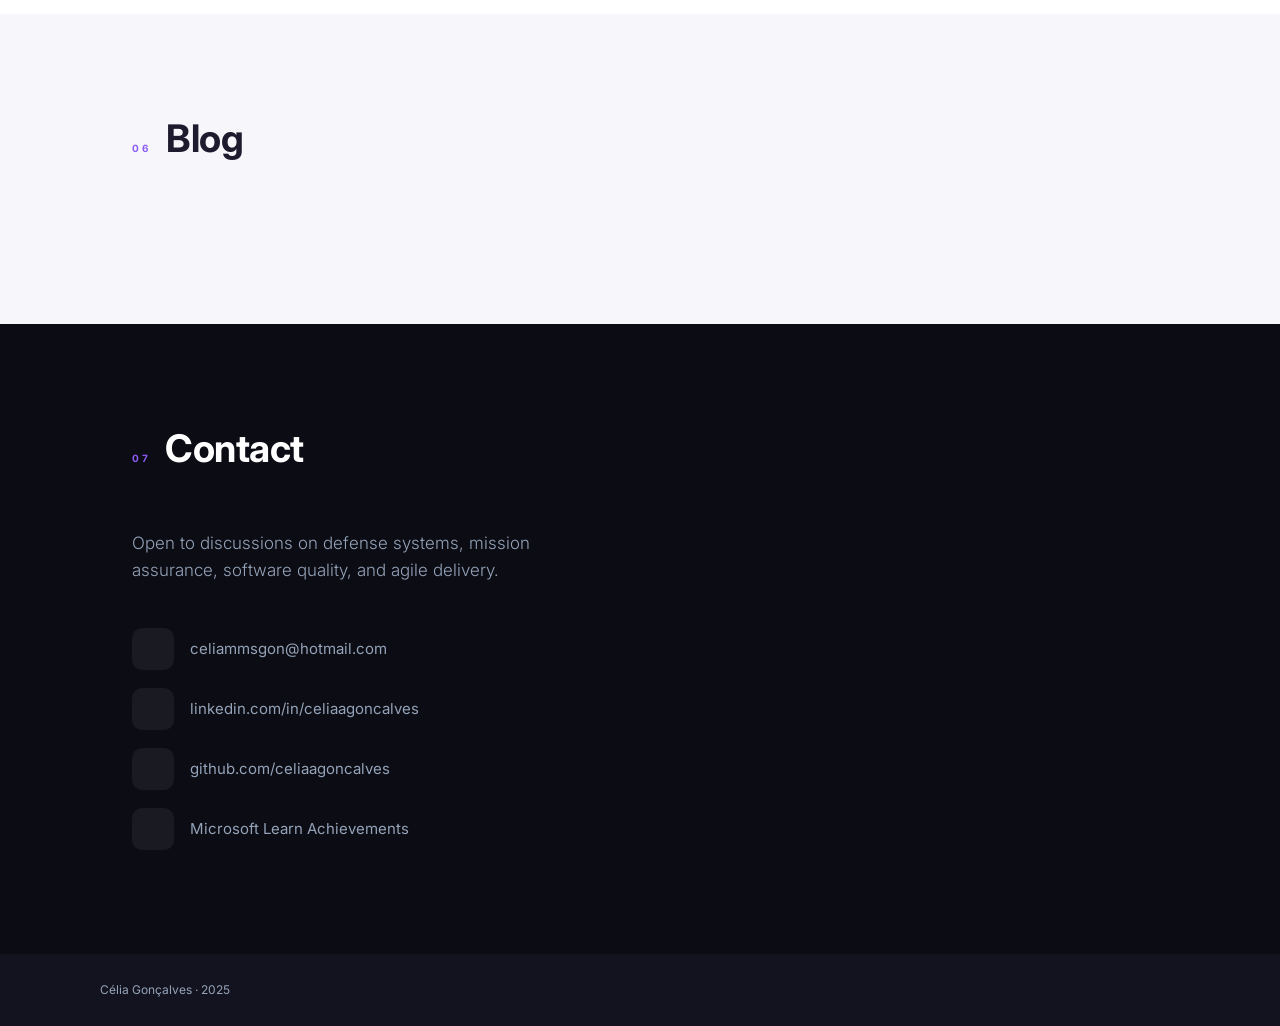
==== commit 4144351b: "Add blog section with styling and functionality - Introduced a new blog section in index.html with a" ====
--- a/index.html
+++ b/index.html
@@ -24,6 +24,7 @@
         <li><a href="#experience" data-i18n="nav.experience">Experience</a></li>
         <li><a href="#education"  data-i18n="nav.education">Education</a></li>
         <li><a href="#languages"  data-i18n="nav.languages">Languages</a></li>
+        <li><a href="#blog"       data-i18n="nav.blog">Blog</a></li>
         <li><a href="#contact"    data-i18n="nav.contact">Contact</a></li>
       </ul>
       <div class="nav__actions">
@@ -395,11 +396,24 @@
     </div>
   </section>
 
+  <!-- Blog -->
+  <section class="section section--soft" id="blog">
+    <div class="container">
+      <div class="section__header">
+        <span class="section__label">06</span>
+        <h2 data-i18n="blog.heading">Blog</h2>
+      </div>
+      <div class="blog__grid" id="blogGrid">
+        <p class="blog__loading" data-i18n="blog.loading">A carregar posts…</p>
+      </div>
+    </div>
+  </section>
+
   <!-- Contact -->
   <section class="section section--dark" id="contact">
     <div class="container">
       <div class="section__header section__header--light">
-        <span class="section__label">06</span>
+        <span class="section__label">07</span>
         <h2 data-i18n="contact.heading">Contact</h2>
       </div>
       <p class="contact__intro" data-i18n="contact.intro">Open to discussions on defense systems, mission assurance, software quality, and agile delivery.</p>
@@ -437,6 +451,18 @@
     </div>
   </footer>
 
+  <!-- Blog post modal -->
+  <div class="blog__overlay" id="blogOverlay" role="dialog" aria-modal="true" aria-labelledby="postTitle">
+    <article class="blog__post">
+      <button type="button" class="blog__post-close" id="postClose" aria-label="Fechar post">
+        <i class="fa fa-times" aria-hidden="true"></i>
+      </button>
+      <time class="blog__post-date" id="postDate"></time>
+      <h2 class="blog__post-title" id="postTitle"></h2>
+      <div class="blog__post-body" id="postBody"></div>
+    </article>
+  </div>
+
   <script src="js/portfolio.js"></script>
 </body>
 </html>
--- a/css/portfolio.css
+++ b/css/portfolio.css
@@ -672,6 +672,143 @@
   font-weight: 500;
   letter-spacing: 0.3px;
 }
+
+/* ============================================================
+   BLOG
+   ============================================================ */
+.blog__grid {
+  display: grid;
+  grid-template-columns: repeat(3, 1fr);
+  gap: 24px;
+}
+.blog__card {
+  background: #fff;
+  border: 1px solid var(--border-light);
+  border-radius: 14px;
+  padding: 32px;
+  display: flex;
+  flex-direction: column;
+  gap: 10px;
+  cursor: pointer;
+  transition: box-shadow var(--ease), transform var(--ease), border-color var(--ease);
+}
+.blog__card:hover {
+  box-shadow: 0 10px 40px rgba(0, 0, 0, 0.08);
+  transform: translateY(-4px);
+  border-color: rgba(139, 92, 246, 0.3);
+}
+.blog__card:focus-visible {
+  outline: 2px solid var(--accent);
+  outline-offset: 3px;
+}
+.blog__date {
+  font-size: 11px;
+  font-weight: 600;
+  letter-spacing: 1px;
+  text-transform: uppercase;
+  color: var(--accent);
+}
+.blog__title {
+  font-size: 17px;
+  font-weight: 700;
+  color: var(--text-light);
+  line-height: 1.3;
+}
+.blog__summary {
+  font-size: 14px;
+  color: var(--text-muted);
+  line-height: 1.65;
+  flex: 1;
+}
+.blog__read {
+  font-size: 12px;
+  font-weight: 600;
+  color: var(--accent);
+  margin-top: 6px;
+}
+.blog__empty,
+.blog__loading {
+  color: var(--text-muted);
+  font-size: 15px;
+  grid-column: 1 / -1;
+}
+
+/* ---- Post modal ---- */
+.blog__overlay {
+  display: none;
+  position: fixed;
+  inset: 0;
+  background: rgba(0, 0, 0, 0.65);
+  z-index: 300;
+  overflow-y: auto;
+  -webkit-backdrop-filter: blur(4px);
+  backdrop-filter: blur(4px);
+  padding: 40px 20px;
+  align-items: flex-start;
+  justify-content: center;
+}
+.blog__overlay.open { display: flex; }
+.blog__post {
+  background: #fff;
+  border-radius: 16px;
+  max-width: 720px;
+  width: 100%;
+  padding: 52px;
+  position: relative;
+  margin: auto;
+}
+.blog__post-close {
+  position: absolute;
+  top: 20px;
+  right: 20px;
+  background: none;
+  border: none;
+  font-size: 18px;
+  color: var(--text-muted);
+  cursor: pointer;
+  width: 36px;
+  height: 36px;
+  display: flex;
+  align-items: center;
+  justify-content: center;
+  border-radius: 8px;
+  transition: background var(--ease);
+}
+.blog__post-close:hover { background: var(--bg-soft); color: var(--text-light); }
+.blog__post-date {
+  display: block;
+  font-size: 11px;
+  font-weight: 600;
+  letter-spacing: 1px;
+  text-transform: uppercase;
+  color: var(--accent);
+  margin-bottom: 12px;
+}
+.blog__post-title {
+  font-size: clamp(22px, 4vw, 30px);
+  font-weight: 700;
+  color: var(--text-light);
+  line-height: 1.2;
+  margin-bottom: 32px;
+  padding-right: 40px;
+}
+.blog__post-body {
+  font-size: 15px;
+  color: var(--text-muted);
+  line-height: 1.8;
+}
+.blog__post-body h2 { font-size: 20px; font-weight: 700; color: var(--text-light); margin: 28px 0 12px; }
+.blog__post-body h3 { font-size: 17px; font-weight: 600; color: var(--text-light); margin: 22px 0 10px; }
+.blog__post-body p  { margin-bottom: 16px; }
+.blog__post-body ul,
+.blog__post-body ol { padding-left: 22px; margin-bottom: 16px; }
+.blog__post-body li { margin-bottom: 6px; }
+.blog__post-body strong { color: var(--text-light); }
+.blog__post-body a  { color: var(--accent); text-decoration: underline; }
+.blog__post-body code { background: var(--bg-soft); padding: 2px 6px; border-radius: 4px; font-size: 13px; font-family: monospace; }
+.blog__post-body pre { background: var(--bg-soft); padding: 16px 20px; border-radius: 10px; overflow-x: auto; margin-bottom: 16px; }
+.blog__post-body pre code { background: none; padding: 0; }
+.blog__post-body blockquote { border-left: 3px solid var(--accent); padding-left: 16px; margin: 0 0 16px; font-style: italic; }
 
 /* ============================================================
    FOOTER
@@ -737,6 +874,7 @@
     padding-left: 0;
   }
   .timeline__body::before { display: none; }
+  .blog__grid { grid-template-columns: 1fr 1fr; }
 }
 
 @media (max-width: 640px) {
@@ -762,6 +900,8 @@
   .nav__toggle  { display: flex; }
   .edu__grid    { grid-template-columns: 1fr; }
   .langs__grid  { grid-template-columns: repeat(2, 1fr); }
+  .blog__grid   { grid-template-columns: 1fr; }
+  .blog__post   { padding: 32px 24px; }
 
   .footer__inner {
     flex-direction: column;
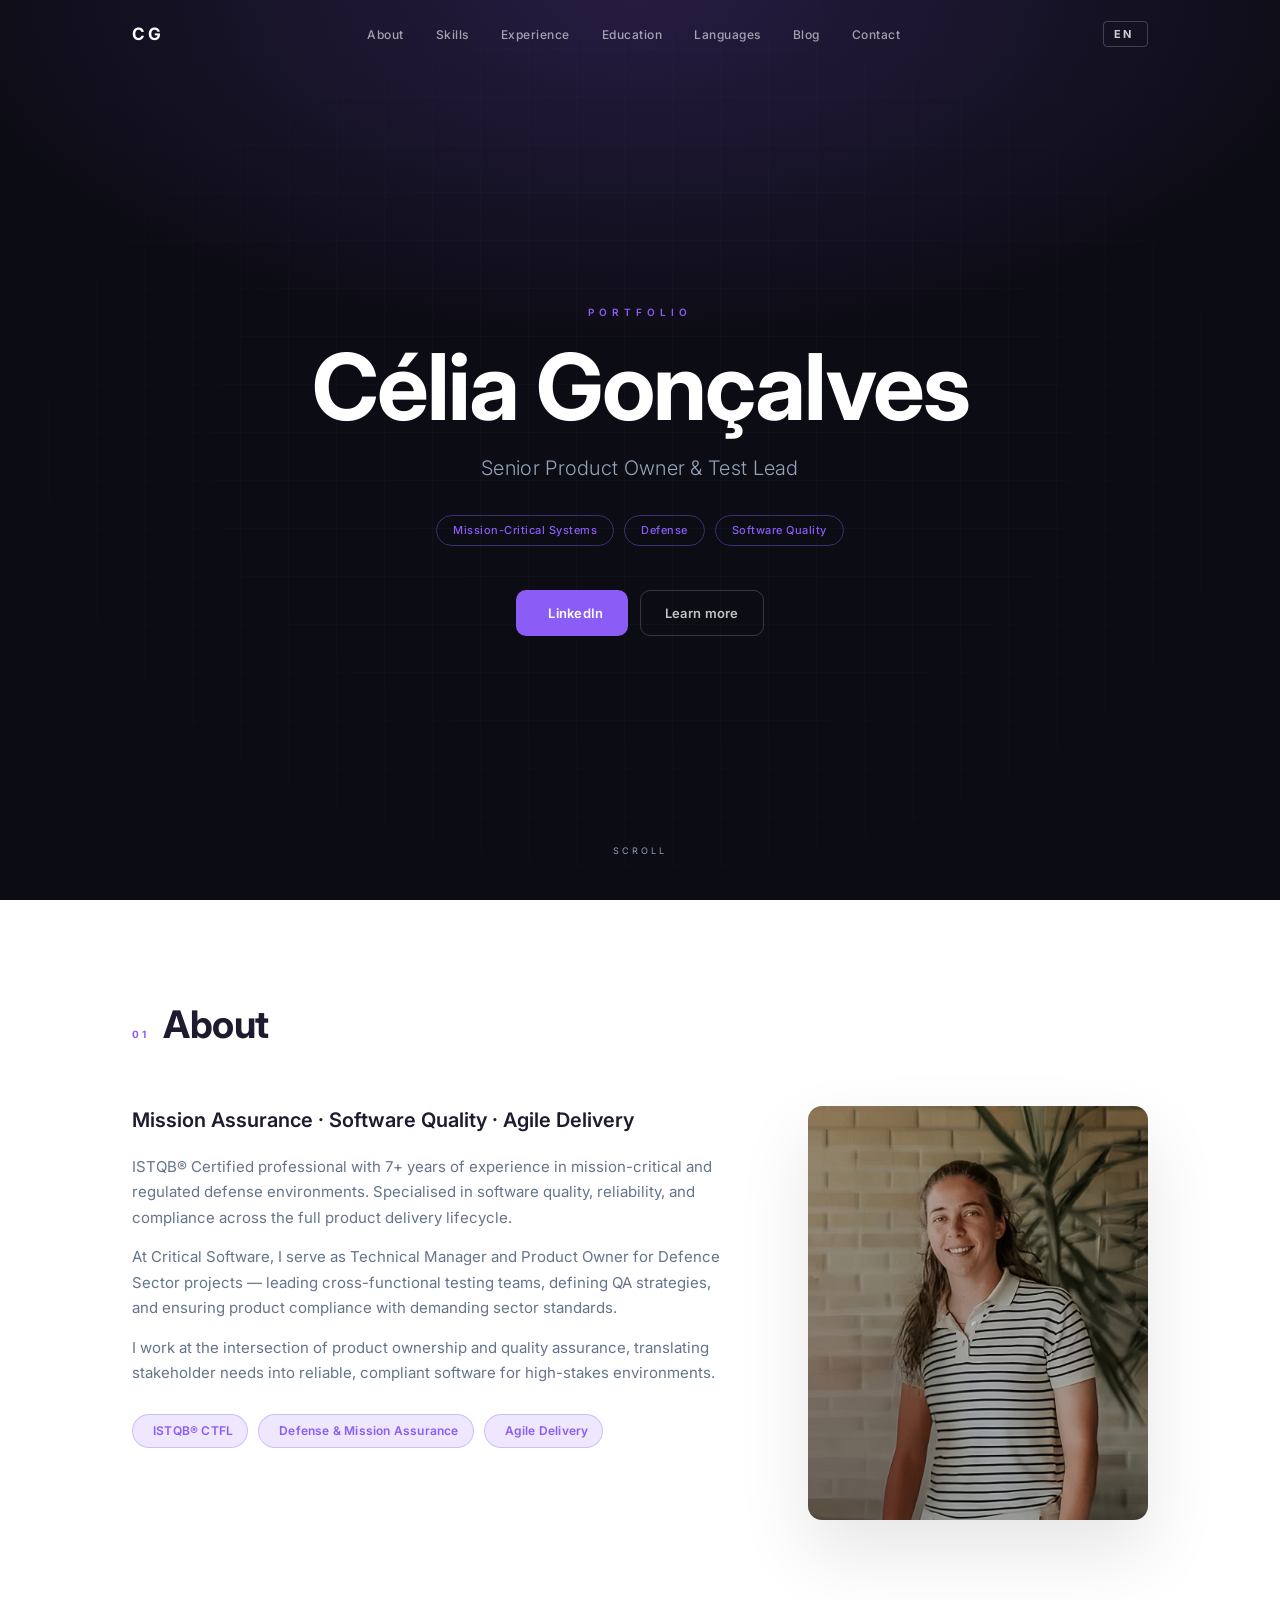
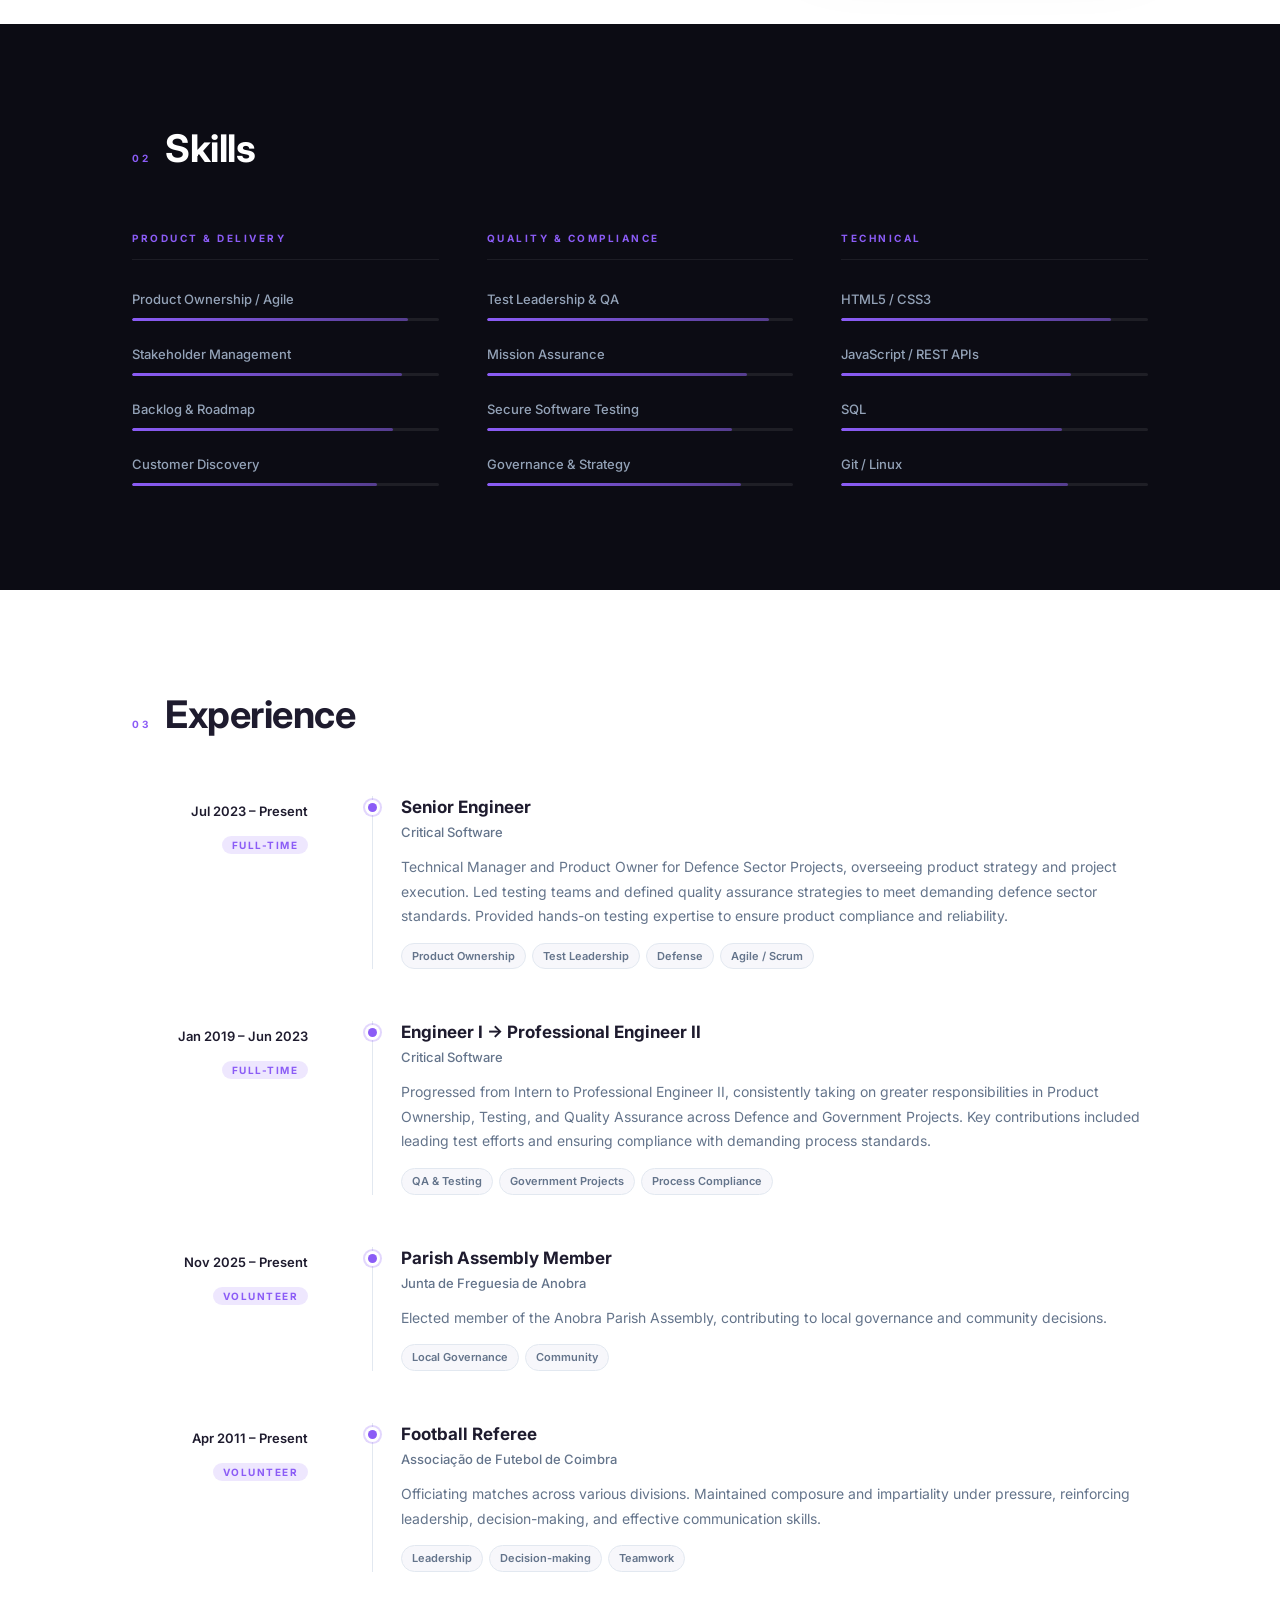
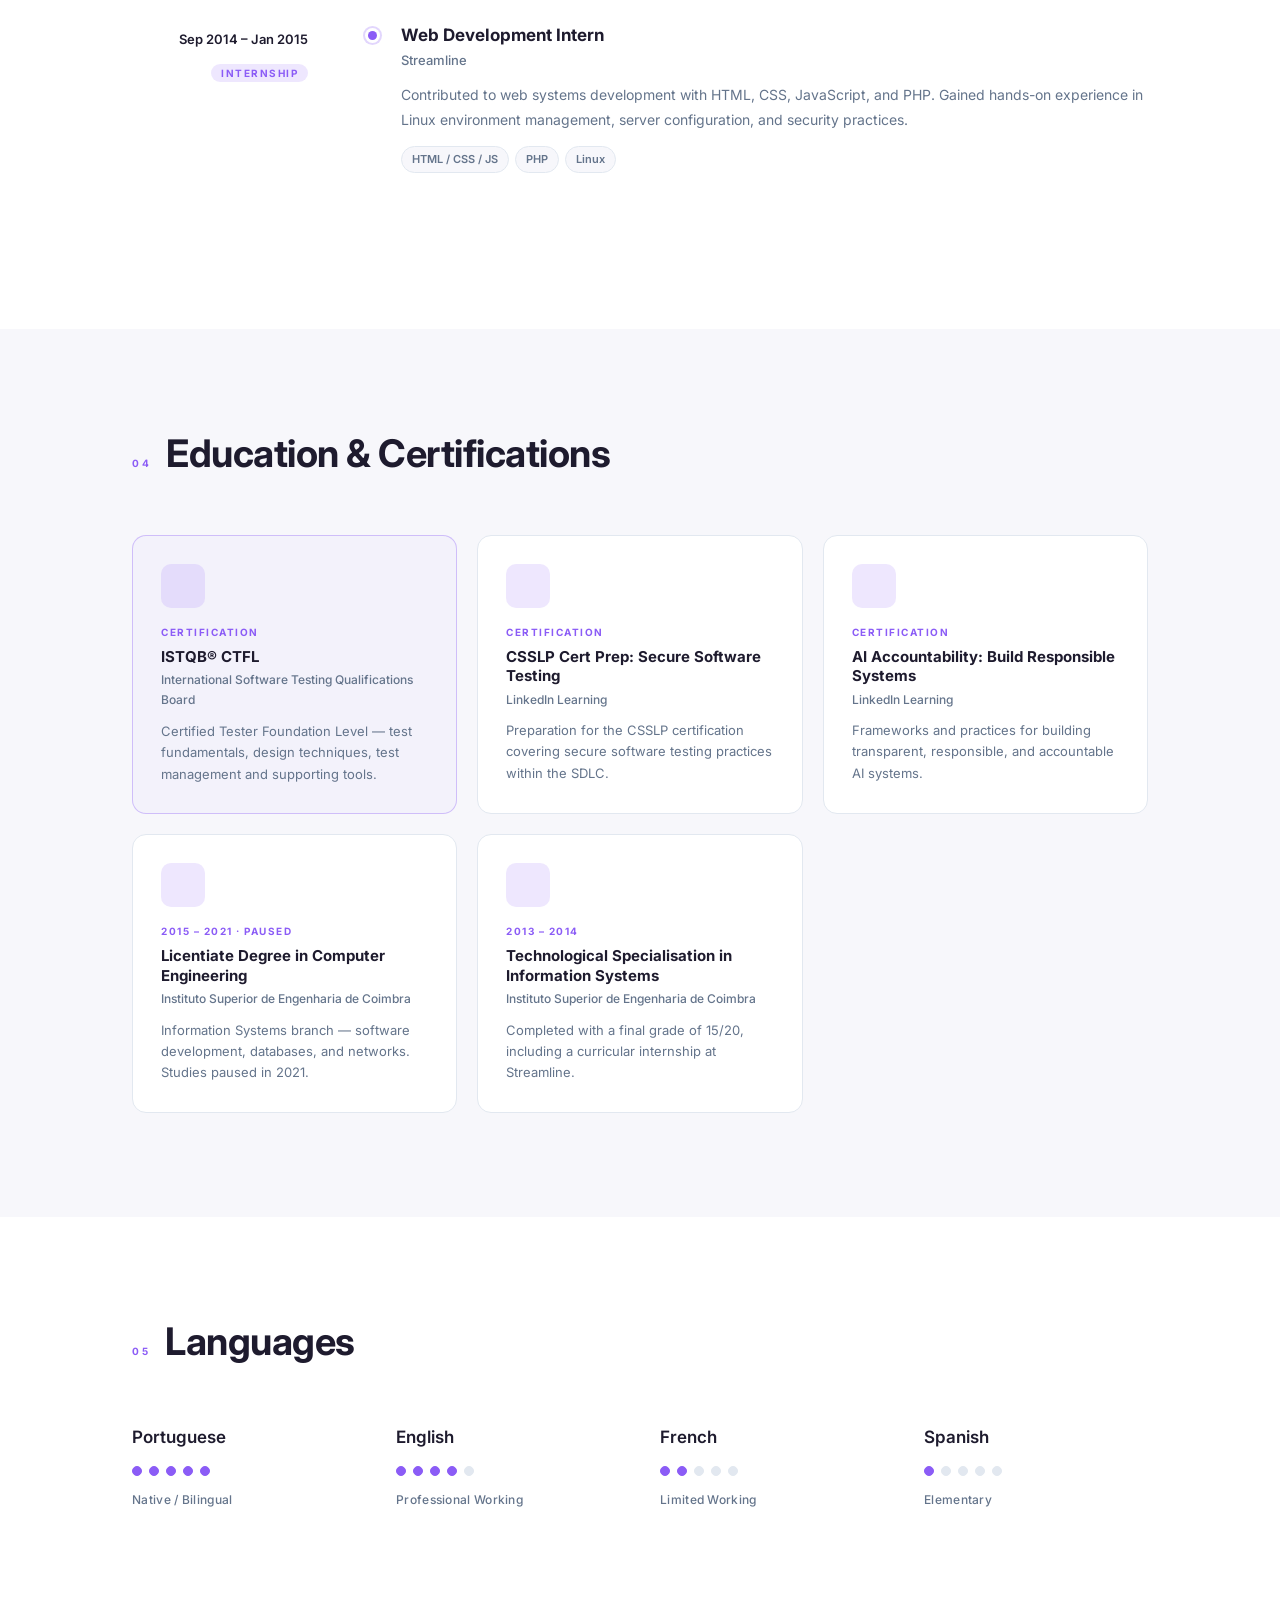
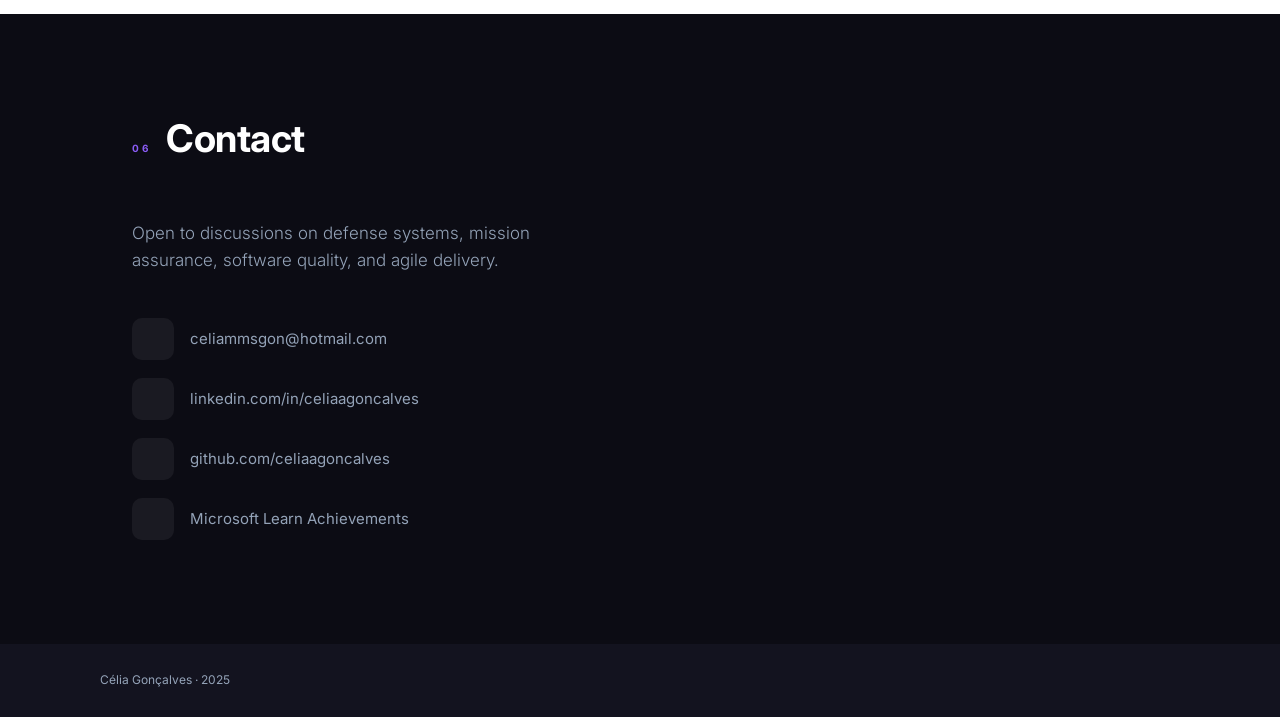
==== commit daa122b9: "Implement blog section with internationalization support and new post templates" ====
--- a/index.html
+++ b/index.html
@@ -24,7 +24,7 @@
         <li><a href="#experience" data-i18n="nav.experience">Experience</a></li>
         <li><a href="#education"  data-i18n="nav.education">Education</a></li>
         <li><a href="#languages"  data-i18n="nav.languages">Languages</a></li>
-        <li><a href="#blog"       data-i18n="nav.blog">Blog</a></li>
+        <li><a href="blog.html"   data-i18n="nav.blog">Blog</a></li>
         <li><a href="#contact"    data-i18n="nav.contact">Contact</a></li>
       </ul>
       <div class="nav__actions">
@@ -33,7 +33,7 @@
             <span id="langLabel">EN</span>
             <i class="fa fa-chevron-down" aria-hidden="true"></i>
           </button>
-          <ul class="lang__menu" role="listbox" id="langMenu">
+          <ul class="lang__menu" role="listbox" aria-label="Language" id="langMenu">
             <li class="lang__option lang__option--active" data-lang="en" role="option" aria-selected="true">EN</li>
             <li class="lang__option" data-lang="pt" role="option" aria-selected="false">PT</li>
           </ul>
@@ -396,24 +396,11 @@
     </div>
   </section>
 
-  <!-- Blog -->
-  <section class="section section--soft" id="blog">
-    <div class="container">
-      <div class="section__header">
-        <span class="section__label">06</span>
-        <h2 data-i18n="blog.heading">Blog</h2>
-      </div>
-      <div class="blog__grid" id="blogGrid">
-        <p class="blog__loading" data-i18n="blog.loading">A carregar posts…</p>
-      </div>
-    </div>
-  </section>
-
   <!-- Contact -->
   <section class="section section--dark" id="contact">
     <div class="container">
       <div class="section__header section__header--light">
-        <span class="section__label">07</span>
+        <span class="section__label">06</span>
         <h2 data-i18n="contact.heading">Contact</h2>
       </div>
       <p class="contact__intro" data-i18n="contact.intro">Open to discussions on defense systems, mission assurance, software quality, and agile delivery.</p>
@@ -451,18 +438,6 @@
     </div>
   </footer>
 
-  <!-- Blog post modal -->
-  <div class="blog__overlay" id="blogOverlay" role="dialog" aria-modal="true" aria-labelledby="postTitle">
-    <article class="blog__post">
-      <button type="button" class="blog__post-close" id="postClose" aria-label="Fechar post">
-        <i class="fa fa-times" aria-hidden="true"></i>
-      </button>
-      <time class="blog__post-date" id="postDate"></time>
-      <h2 class="blog__post-title" id="postTitle"></h2>
-      <div class="blog__post-body" id="postBody"></div>
-    </article>
-  </div>
-
   <script src="js/portfolio.js"></script>
 </body>
 </html>
--- a/css/portfolio.css
+++ b/css/portfolio.css
@@ -701,6 +701,12 @@
   outline: 2px solid var(--accent);
   outline-offset: 3px;
 }
+.blog__card-head {
+  display: flex;
+  align-items: center;
+  justify-content: space-between;
+  gap: 12px;
+}
 .blog__date {
   font-size: 11px;
   font-weight: 600;
@@ -708,6 +714,16 @@
   text-transform: uppercase;
   color: var(--accent);
 }
+.blog__locale-badge {
+  font-size: 9px;
+  font-weight: 700;
+  letter-spacing: 1px;
+  padding: 2px 7px;
+  border-radius: 4px;
+  background: var(--bg-soft);
+  color: var(--text-muted);
+  border: 1px solid var(--border-light);
+}
 .blog__title {
   font-size: 17px;
   font-weight: 700;
@@ -733,82 +749,113 @@
   grid-column: 1 / -1;
 }
 
-/* ---- Post modal ---- */
-.blog__overlay {
-  display: none;
-  position: fixed;
+/* ============================================================
+   PAGE HEADER (blog & post pages)
+   ============================================================ */
+.page-header {
+  background: var(--bg);
+  color: var(--text-dark);
+  padding: calc(var(--nav-h) + 90px) 0 90px;
+  position: relative;
+  overflow: hidden;
+}
+.page-header::before {
+  content: '';
+  position: absolute;
   inset: 0;
-  background: rgba(0, 0, 0, 0.65);
-  z-index: 300;
-  overflow-y: auto;
-  -webkit-backdrop-filter: blur(4px);
-  backdrop-filter: blur(4px);
-  padding: 40px 20px;
-  align-items: flex-start;
-  justify-content: center;
-}
-.blog__overlay.open { display: flex; }
-.blog__post {
-  background: #fff;
-  border-radius: 16px;
+  background: radial-gradient(ellipse 70% 60% at 50% 0%,
+    rgba(139, 92, 246, 0.18) 0%,
+    transparent 70%);
+  pointer-events: none;
+}
+.page-header .container,
+.page-header .container--narrow {
+  position: relative;
+  z-index: 1;
+}
+.page-header__eyebrow {
+  font-size: 10px;
+  letter-spacing: 5px;
+  text-transform: uppercase;
+  color: var(--accent);
+  font-weight: 600;
+  margin-bottom: 18px;
+}
+.page-header__title {
+  font-size: clamp(38px, 7vw, 56px);
+  font-weight: 700;
+  color: #fff;
+  line-height: 1.05;
+  letter-spacing: -1.5px;
+  margin-bottom: 16px;
+}
+.page-header__sub {
+  font-size: 16px;
+  color: var(--text-muted-dark);
+  max-width: 560px;
+  font-weight: 300;
+  line-height: 1.6;
+}
+
+/* ============================================================
+   POST PAGE
+   ============================================================ */
+.container--narrow {
   max-width: 720px;
-  width: 100%;
-  padding: 52px;
-  position: relative;
-  margin: auto;
-}
-.blog__post-close {
-  position: absolute;
-  top: 20px;
-  right: 20px;
-  background: none;
-  border: none;
-  font-size: 18px;
-  color: var(--text-muted);
-  cursor: pointer;
-  width: 36px;
-  height: 36px;
-  display: flex;
-  align-items: center;
-  justify-content: center;
-  border-radius: 8px;
-  transition: background var(--ease);
-}
-.blog__post-close:hover { background: var(--bg-soft); color: var(--text-light); }
-.blog__post-date {
+  margin: 0 auto;
+  padding: 0 32px;
+}
+.page-header--post .post__back {
+  font-size: 12px;
+  font-weight: 600;
+  letter-spacing: 0.5px;
+  color: var(--text-muted-dark);
+  margin-bottom: 36px;
+  display: inline-block;
+  transition: color var(--ease);
+}
+.page-header--post .post__back:hover { color: var(--accent); }
+.page-header--post .post__date {
   display: block;
   font-size: 11px;
   font-weight: 600;
   letter-spacing: 1px;
   text-transform: uppercase;
   color: var(--accent);
-  margin-bottom: 12px;
-}
-.blog__post-title {
-  font-size: clamp(22px, 4vw, 30px);
-  font-weight: 700;
-  color: var(--text-light);
-  line-height: 1.2;
-  margin-bottom: 32px;
-  padding-right: 40px;
-}
-.blog__post-body {
-  font-size: 15px;
-  color: var(--text-muted);
-  line-height: 1.8;
-}
-.blog__post-body h2 { font-size: 20px; font-weight: 700; color: var(--text-light); margin: 28px 0 12px; }
-.blog__post-body h3 { font-size: 17px; font-weight: 600; color: var(--text-light); margin: 22px 0 10px; }
-.blog__post-body p  { margin-bottom: 16px; }
-.blog__post-body ul,
-.blog__post-body ol { padding-left: 22px; margin-bottom: 16px; }
-.blog__post-body li { margin-bottom: 6px; }
-.blog__post-body strong { color: var(--text-light); }
-.blog__post-body a  { color: var(--accent); text-decoration: underline; }
-.blog__post-body code { background: var(--bg-soft); padding: 2px 6px; border-radius: 4px; font-size: 13px; font-family: monospace; }
-.blog__post-body pre { background: var(--bg-soft); padding: 16px 20px; border-radius: 10px; overflow-x: auto; margin-bottom: 16px; }
-.blog__post-body pre code { background: none; padding: 0; }
-.blog__post-body blockquote { border-left: 3px solid var(--accent); padding-left: 16px; margin: 0 0 16px; font-style: italic; }
+  margin-bottom: 14px;
+}
+.page-header--post .post__title {
+  font-size: clamp(28px, 5vw, 44px);
+  font-weight: 700;
+  color: #fff;
+  line-height: 1.15;
+  letter-spacing: -0.8px;
+}
+.post {
+  padding: 72px 0 96px;
+  background: #fff;
+}
+.post__body {
+  font-size: 16px;
+  line-height: 1.85;
+  color: var(--text-muted);
+}
+.post__body p { margin-bottom: 18px; }
+.post__body h2 { font-size: clamp(20px, 3vw, 24px); font-weight: 700; color: var(--text-light); margin: 36px 0 14px; }
+.post__body h3 { font-size: clamp(17px, 2.5vw, 19px); font-weight: 600; color: var(--text-light); margin: 28px 0 12px; }
+.post__body ul,
+.post__body ol { padding-left: 22px; margin-bottom: 18px; }
+.post__body li { margin-bottom: 8px; }
+.post__body strong { color: var(--text-light); }
+.post__body a { color: var(--accent); text-decoration: underline; }
+.post__body code { background: var(--bg-soft); padding: 2px 6px; border-radius: 4px; font-size: 14px; font-family: monospace; color: var(--text-light); }
+.post__body pre { background: var(--bg-soft); padding: 18px 22px; border-radius: 10px; overflow-x: auto; margin-bottom: 18px; }
+.post__body pre code { background: none; padding: 0; }
+.post__body blockquote { border-left: 3px solid var(--accent); padding: 4px 0 4px 18px; margin: 0 0 18px; color: var(--text-muted); font-style: italic; }
+.post__body img { border-radius: 10px; margin: 18px 0; max-width: 100%; }
+
+/* Active nav link (blog / post pages) */
+.nav__links a.active { color: var(--accent); }
 
 /* ============================================================
    FOOTER
@@ -901,7 +948,9 @@
   .edu__grid    { grid-template-columns: 1fr; }
   .langs__grid  { grid-template-columns: repeat(2, 1fr); }
   .blog__grid   { grid-template-columns: 1fr; }
-  .blog__post   { padding: 32px 24px; }
+  .page-header  { padding: calc(var(--nav-h) + 56px) 0 56px; }
+  .post         { padding: 56px 0 72px; }
+  .container--narrow { padding: 0 20px; }
 
   .footer__inner {
     flex-direction: column;
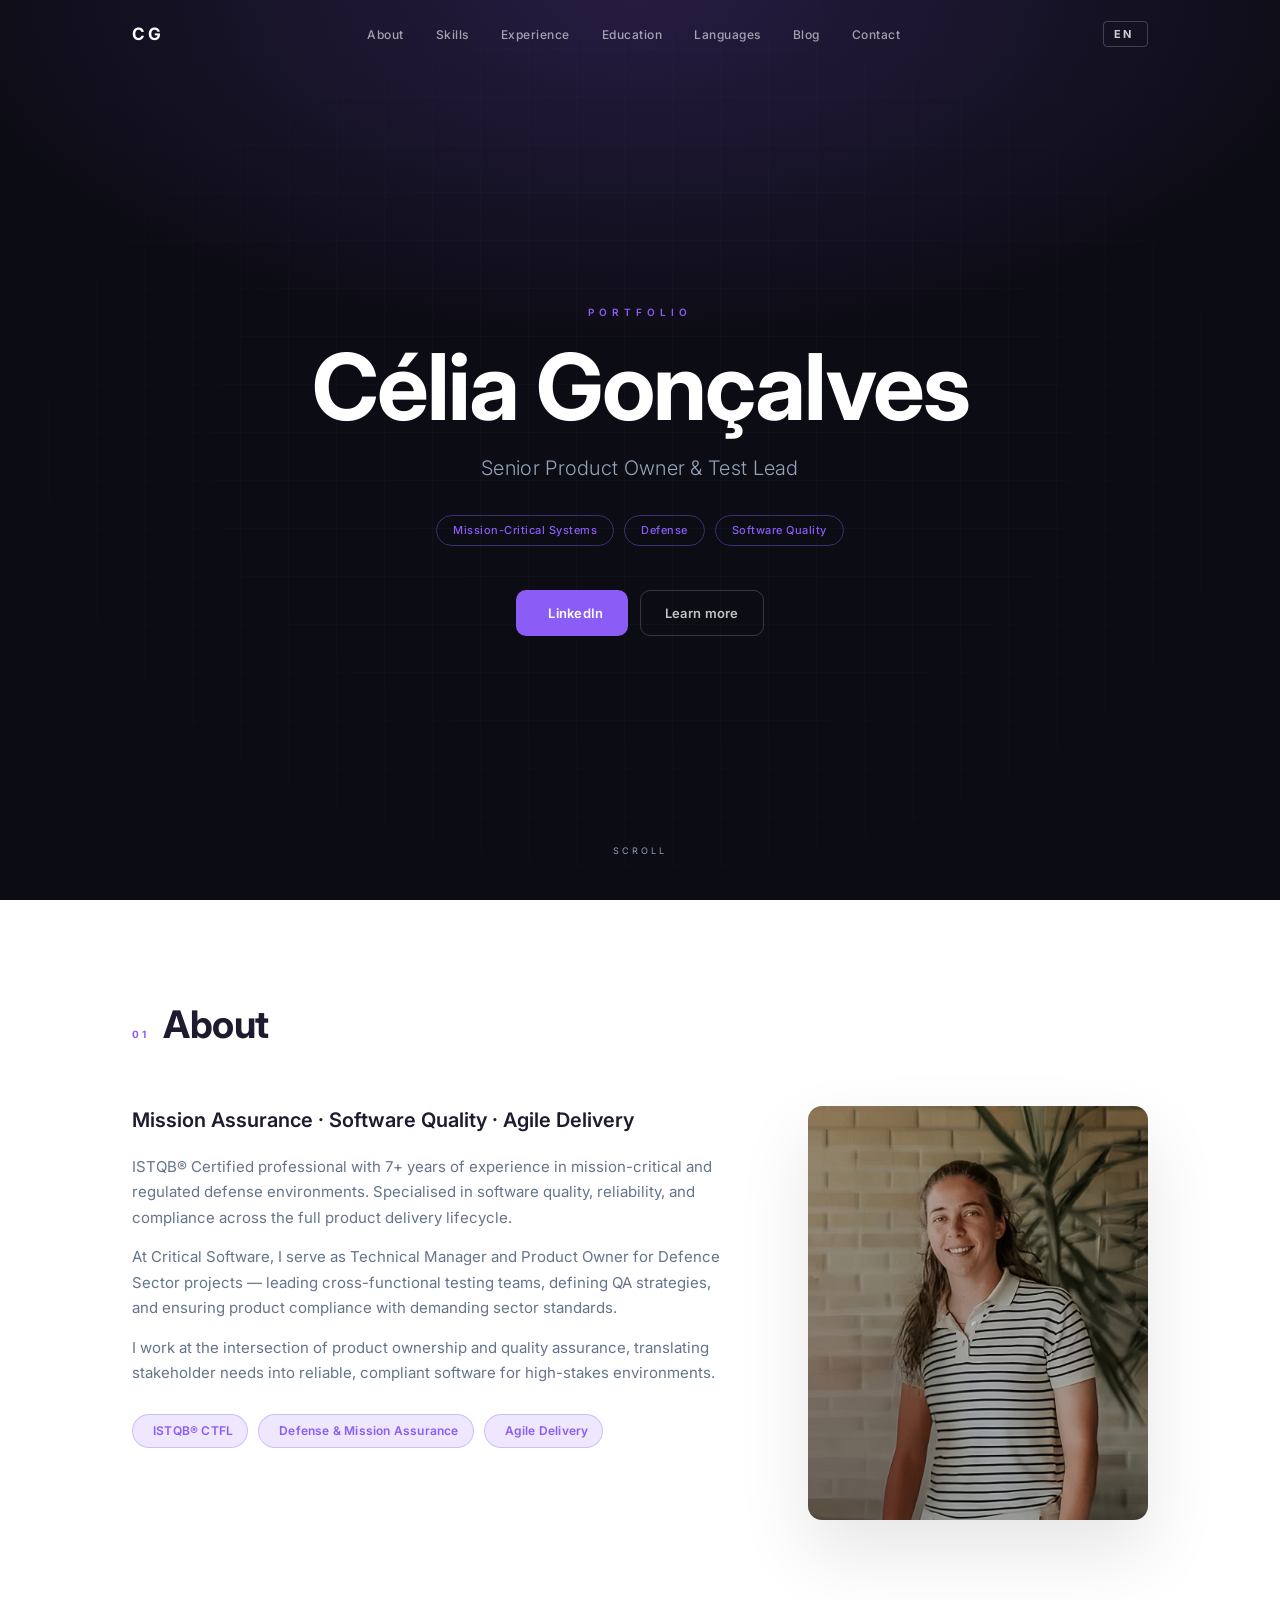
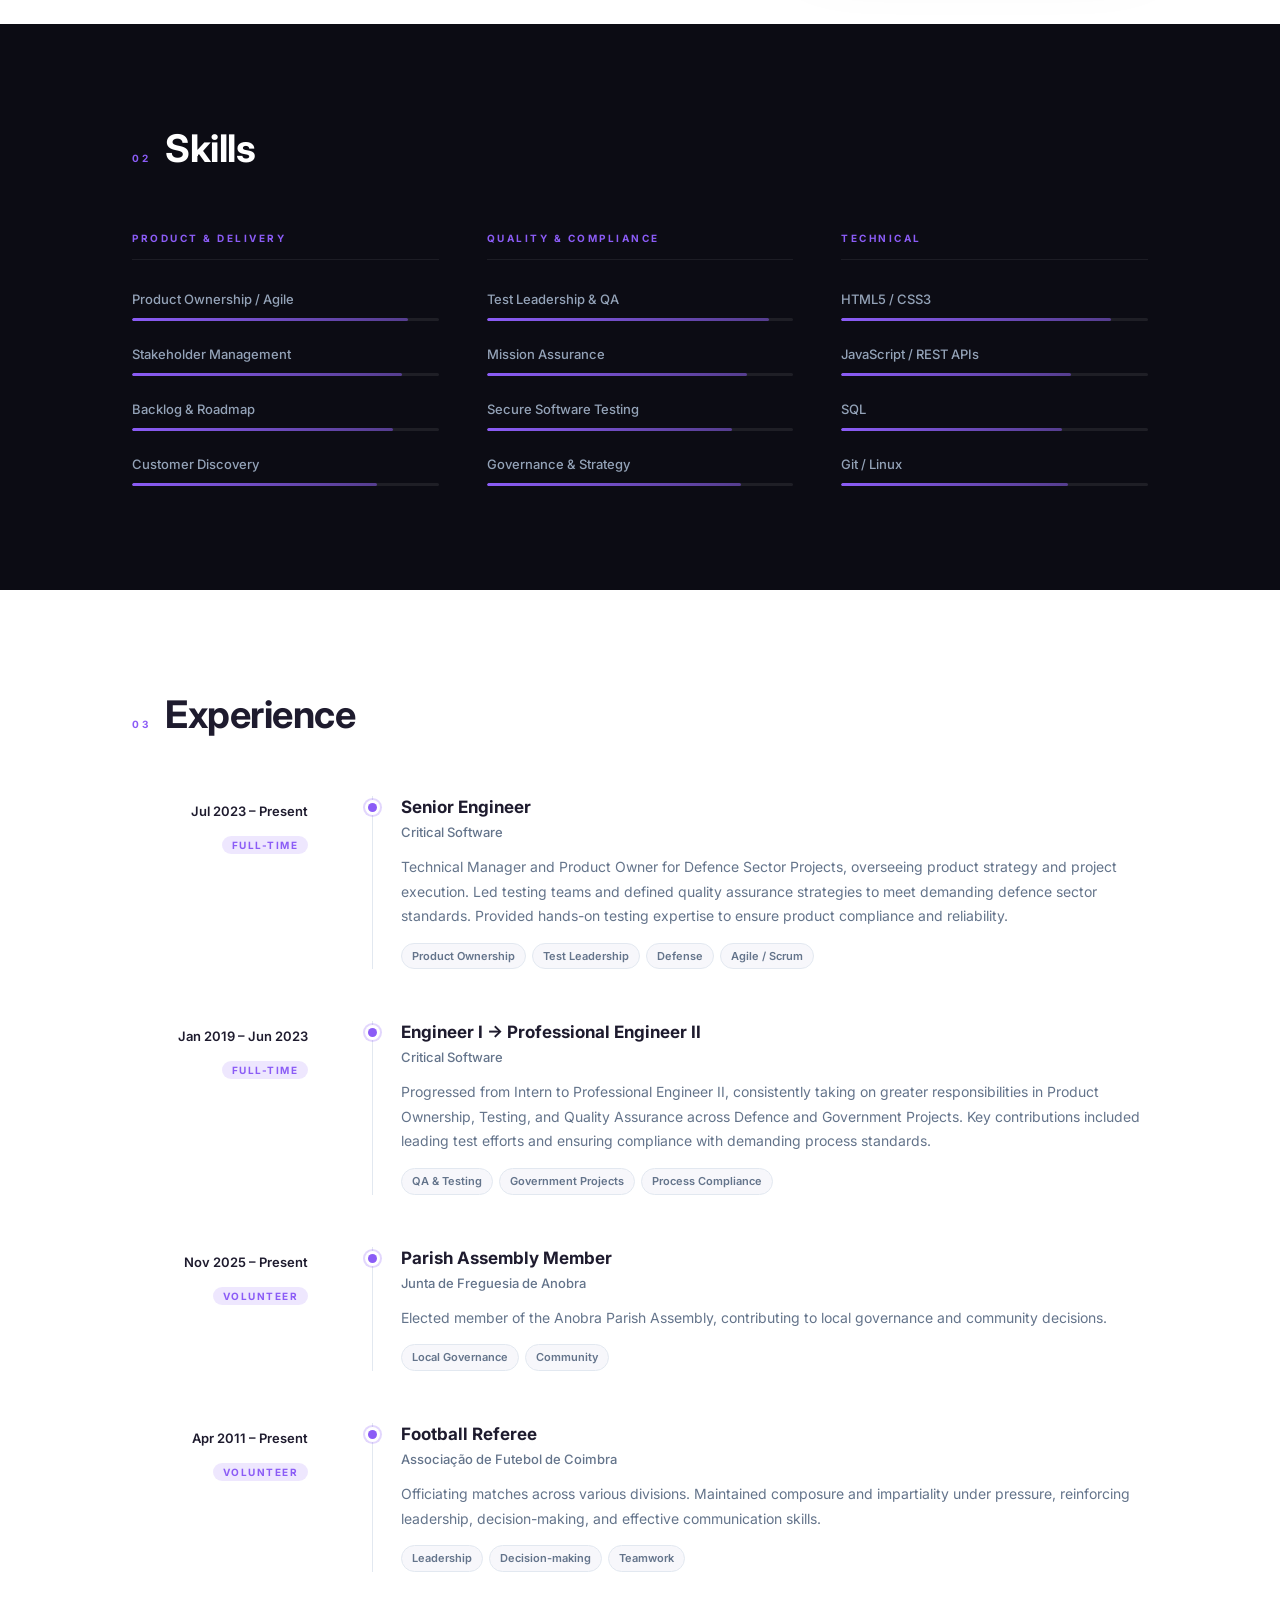
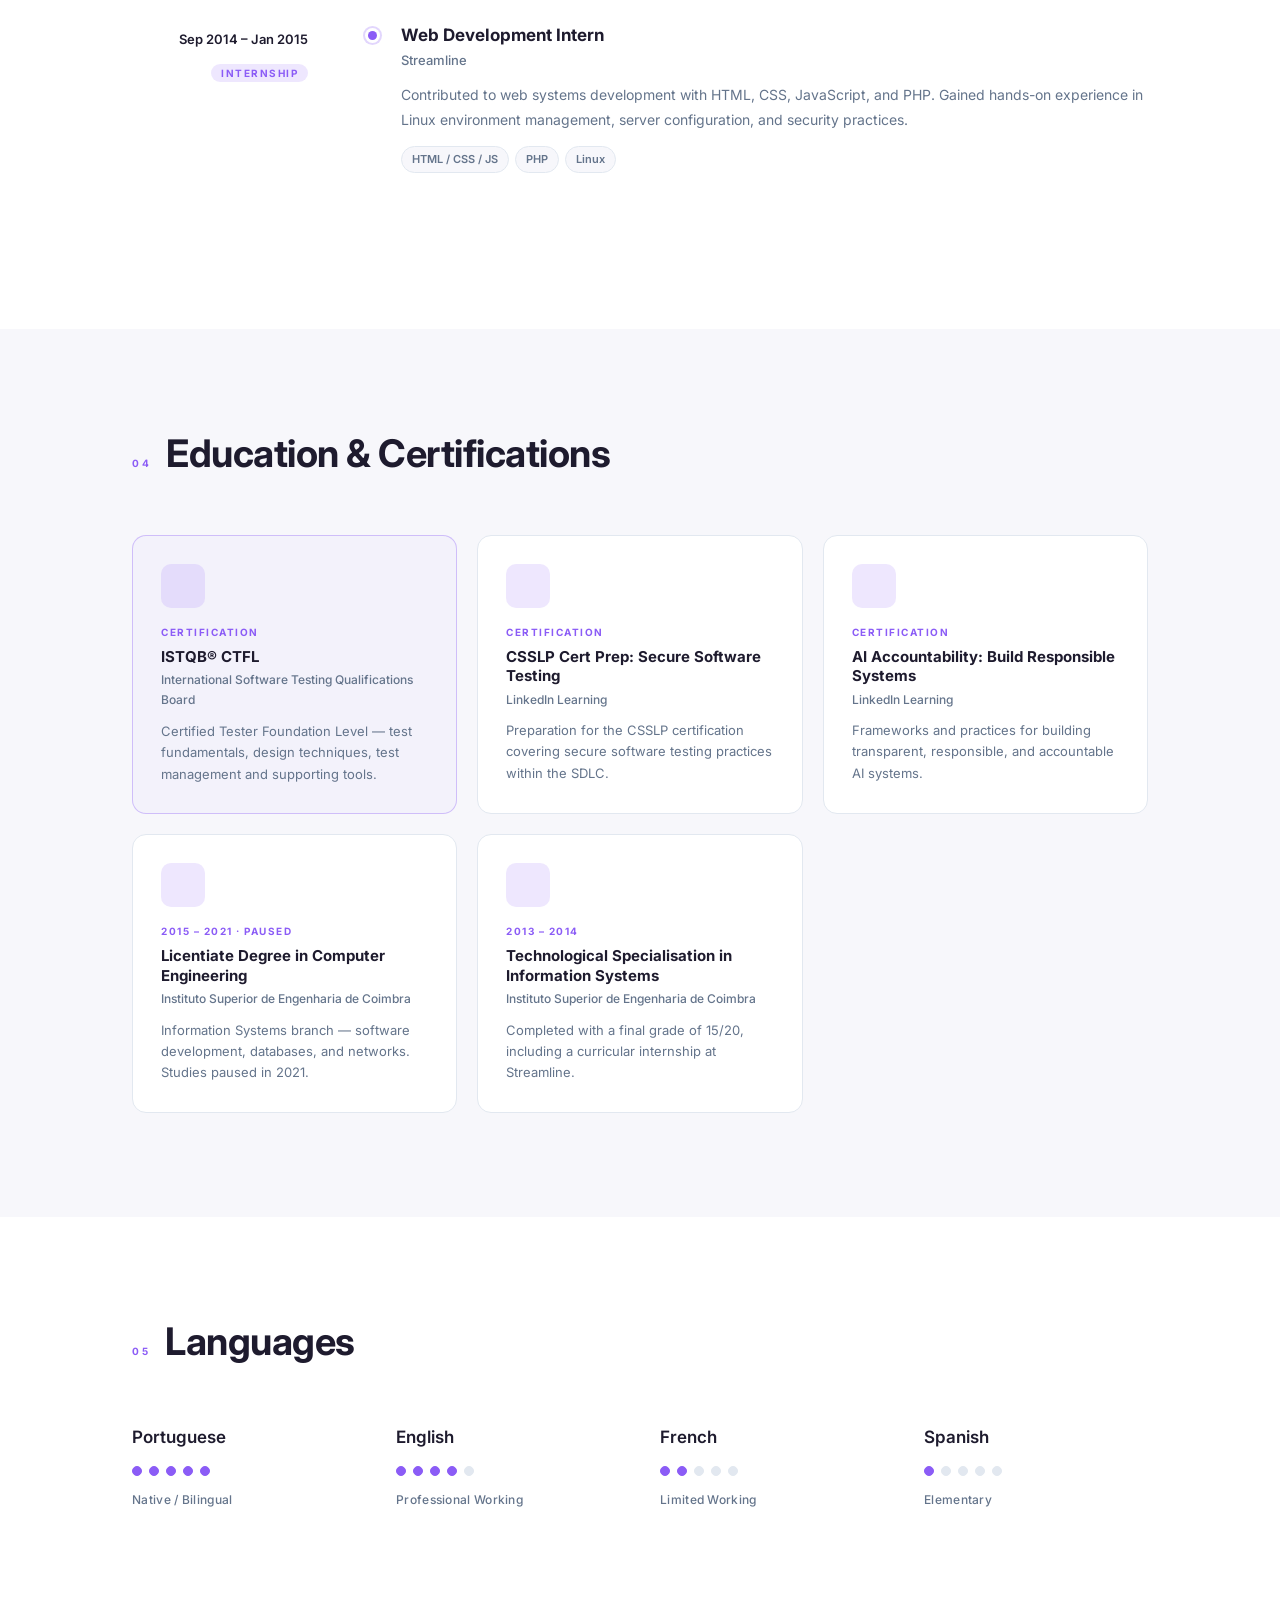
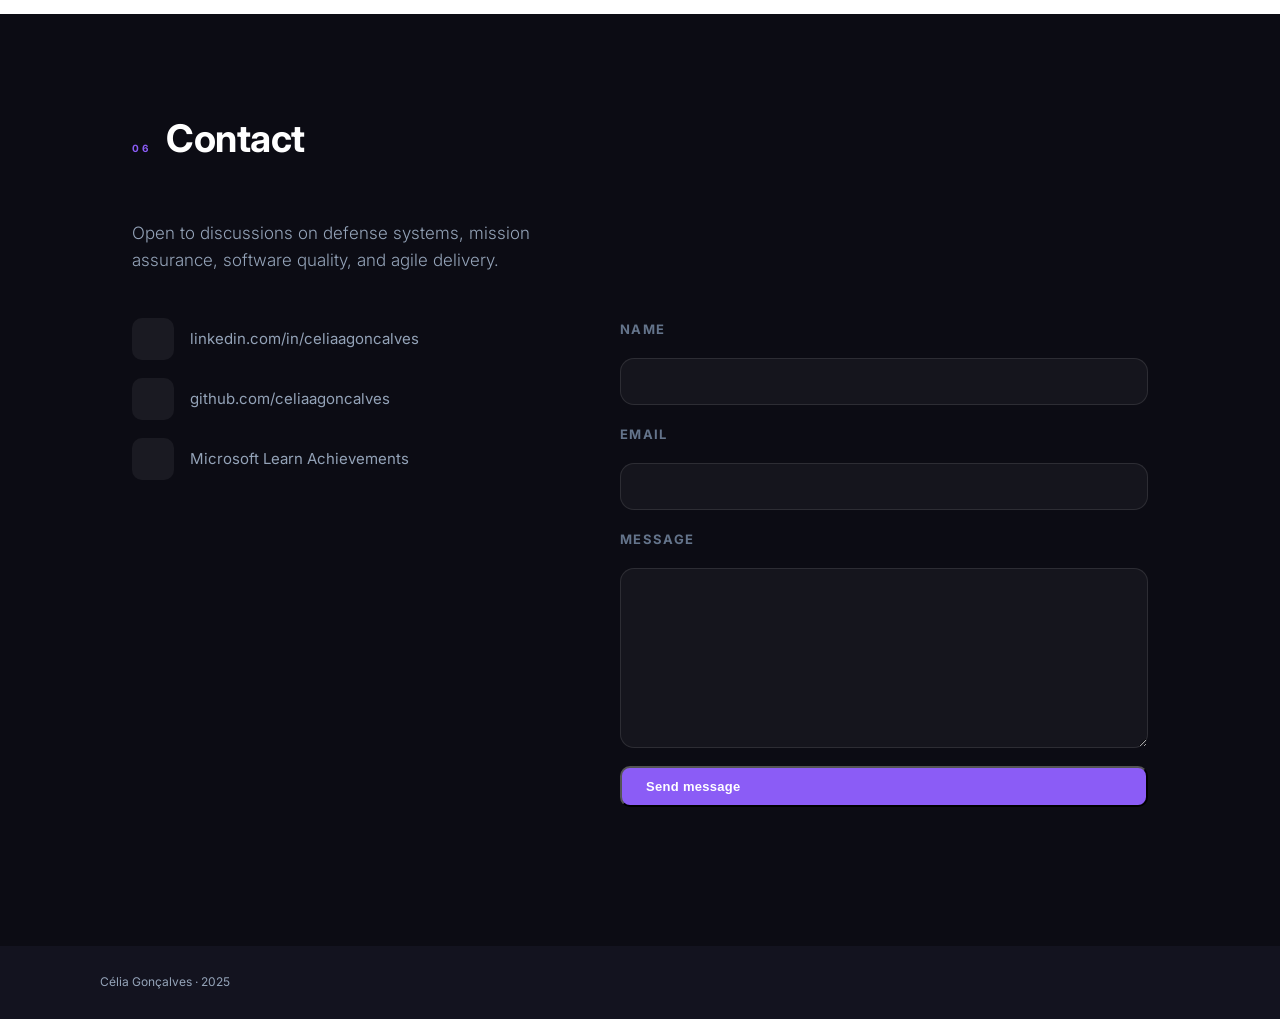
==== commit f91f0138: "Add contact form functionality and enhance post metadata - Implemented a contact form with success a" ====
--- a/index.html
+++ b/index.html
@@ -1,443 +1,492 @@
 <!DOCTYPE html>
 <html lang="en">
+
 <head>
-  <meta charset="UTF-8">
-  <meta name="viewport" content="width=device-width, initial-scale=1.0">
-  <title>Célia Gonçalves | Senior Product Owner &amp; Test Lead</title>
-  <meta name="description" content="Professional portfolio of Célia Gonçalves — Senior Product Owner &amp; Test Lead specialising in mission-critical defense systems.">
-  <link rel="preconnect" href="https://fonts.googleapis.com">
-  <link href="https://fonts.googleapis.com/css2?family=Inter:wght@300;400;500;600;700&display=swap" rel="stylesheet">
-  <link rel="stylesheet" href="css/font-awesome.min.css">
-  <link rel="stylesheet" href="css/portfolio.css">
-  <link rel="icon" href="favicon.svg" type="image/svg+xml">
-  <link rel="alternate icon" href="images/projects/image.png" type="image/png">
+    <meta charset="UTF-8">
+    <meta name="viewport" content="width=device-width, initial-scale=1.0">
+    <title>Célia Gonçalves | Senior Product Owner &amp; Test Lead</title>
+    <meta name="description" content="Professional portfolio of Célia Gonçalves — Senior Product Owner &amp; Test Lead specialising in mission-critical defense systems.">
+    <meta property="og:title" content="Célia Gonçalves | Senior Product Owner &amp; Test Lead">
+    <meta property="og:description" content="Professional portfolio of Célia Gonçalves — Senior Product Owner &amp; Test Lead specialising in mission-critical defense systems.">
+    <meta property="og:image" content="https://celiaagoncalves.github.io/images/celia.jpg">
+    <meta property="og:image:alt" content="Portrait of Célia Gonçalves">
+    <meta property="og:url" content="https://celiaagoncalves.github.io/">
+    <meta property="og:type" content="website">
+    <meta name="twitter:card" content="summary_large_image">
+    <meta name="twitter:title" content="Célia Gonçalves | Senior Product Owner &amp; Test Lead">
+    <meta name="twitter:description" content="Professional portfolio of Célia Gonçalves — Senior Product Owner &amp; Test Lead specialising in mission-critical defense systems.">
+    <meta name="twitter:image" content="https://celiaagoncalves.github.io/images/celia.jpg">
+    <link rel="preconnect" href="https://fonts.googleapis.com">
+    <link href="https://fonts.googleapis.com/css2?family=Inter:wght@300;400;500;600;700&display=swap" rel="stylesheet">
+    <link rel="stylesheet" href="css/font-awesome.min.css">
+    <link rel="stylesheet" href="css/portfolio.css">
+    <link rel="icon" href="favicon.svg" type="image/svg+xml">
+    <link rel="alternate icon" href="images/projects/image.png" type="image/png">
 </head>
+
 <body>
 
-  <!-- Nav -->
-  <nav class="nav" id="nav">
-    <div class="nav__inner">
-      <a href="#top" class="nav__logo">CG</a>
-      <ul class="nav__links" id="navLinks">
-        <li><a href="#about"      data-i18n="nav.about">About</a></li>
-        <li><a href="#skills"     data-i18n="nav.skills">Skills</a></li>
-        <li><a href="#experience" data-i18n="nav.experience">Experience</a></li>
-        <li><a href="#education"  data-i18n="nav.education">Education</a></li>
-        <li><a href="#languages"  data-i18n="nav.languages">Languages</a></li>
-        <li><a href="blog.html"   data-i18n="nav.blog">Blog</a></li>
-        <li><a href="#contact"    data-i18n="nav.contact">Contact</a></li>
-      </ul>
-      <div class="nav__actions">
-        <div class="lang__dropdown" id="langDropdown">
-          <button type="button" class="lang__current" id="langBtn" aria-haspopup="listbox" aria-label="Select language">
+    <!-- Nav -->
+    <nav class="nav" id="nav">
+        <div class="nav__inner">
+            <a href="#top" class="nav__logo">CG</a>
+            <ul class="nav__links" id="navLinks">
+                <li><a href="#about" data-i18n="nav.about">About</a></li>
+                <li><a href="#skills" data-i18n="nav.skills">Skills</a></li>
+                <li><a href="#experience" data-i18n="nav.experience">Experience</a></li>
+                <li><a href="#education" data-i18n="nav.education">Education</a></li>
+                <li><a href="#languages" data-i18n="nav.languages">Languages</a></li>
+                <li><a href="blog.html" data-i18n="nav.blog">Blog</a></li>
+                <li><a href="#contact" data-i18n="nav.contact">Contact</a></li>
+            </ul>
+            <div class="nav__actions">
+                <div class="lang__dropdown" id="langDropdown">
+                    <button type="button" class="lang__current" id="langBtn" aria-haspopup="listbox" aria-label="Select language">
             <span id="langLabel">EN</span>
             <i class="fa fa-chevron-down" aria-hidden="true"></i>
           </button>
-          <ul class="lang__menu" role="listbox" aria-label="Language" id="langMenu">
-            <li class="lang__option lang__option--active" data-lang="en" role="option" aria-selected="true">EN</li>
-            <li class="lang__option" data-lang="pt" role="option" aria-selected="false">PT</li>
-          </ul>
-        </div>
-        <button type="button" class="nav__toggle" id="navToggle" aria-label="Open menu">
+                    <ul class="lang__menu" role="listbox" aria-label="Language" id="langMenu">
+                        <li class="lang__option lang__option--active" data-lang="en" role="option" aria-selected="true">EN</li>
+                        <li class="lang__option" data-lang="pt" role="option" aria-selected="false">PT</li>
+                    </ul>
+                </div>
+                <button type="button" class="nav__toggle" id="navToggle" aria-label="Open menu">
           <span></span><span></span><span></span>
         </button>
-      </div>
-    </div>
-  </nav>
-
-  <!-- Hero -->
-  <section class="hero" id="top">
-    <div class="hero__content">
-      <p class="hero__eyebrow" data-i18n="hero.eyebrow">Portfolio</p>
-      <h1 class="hero__name">Célia Gonçalves</h1>
-      <p class="hero__title">Senior Product Owner &amp; Test Lead</p>
-      <div class="hero__tags">
-        <span data-i18n="hero.tag1">Mission-Critical Systems</span>
-        <span data-i18n="hero.tag2">Defense</span>
-        <span data-i18n="hero.tag3">Software Quality</span>
-      </div>
-      <div class="hero__cta">
-        <a href="https://www.linkedin.com/in/celiaagoncalves" target="_blank" rel="noopener" class="btn btn--primary">
-          <i class="fa fa-linkedin" aria-hidden="true"></i> LinkedIn
-        </a>
-        <a href="#about" class="btn btn--ghost" data-i18n="hero.cta">Learn more</a>
-      </div>
-    </div>
-    <div class="hero__scroll" aria-hidden="true">
-      <span data-i18n="hero.scroll">scroll</span>
-      <i class="fa fa-chevron-down"></i>
-    </div>
-  </section>
-
-  <!-- About -->
-  <section class="section" id="about">
-    <div class="container">
-      <div class="section__header">
-        <span class="section__label">01</span>
-        <h2 data-i18n="about.heading">About</h2>
-      </div>
-      <div class="about__grid">
-        <div class="about__text">
-          <h3 data-i18n="about.subheading">Mission Assurance · Software Quality · Agile Delivery</h3>
-          <p data-i18n="about.bio1">ISTQB® Certified professional with 7+ years of experience in mission-critical and regulated defense environments. Specialised in software quality, reliability, and compliance across the full product delivery lifecycle.</p>
-          <p data-i18n="about.bio2">At Critical Software, I serve as Technical Manager and Product Owner for Defence Sector projects — leading cross-functional testing teams, defining QA strategies, and ensuring product compliance with demanding sector standards.</p>
-          <p data-i18n="about.bio3">I work at the intersection of product ownership and quality assurance, translating stakeholder needs into reliable, compliant software for high-stakes environments.</p>
-          <div class="about__badges">
-            <span class="badge"><i class="fa fa-certificate" aria-hidden="true"></i> <span data-i18n="about.badge1">ISTQB® CTFL</span></span>
-            <span class="badge"><i class="fa fa-shield" aria-hidden="true"></i> <span data-i18n="about.badge2">Defense &amp; Mission Assurance</span></span>
-            <span class="badge"><i class="fa fa-refresh" aria-hidden="true"></i> <span data-i18n="about.badge3">Agile Delivery</span></span>
-          </div>
-        </div>
-        <div class="about__photo">
-          <img src="images/celia.jpg" alt="Célia Gonçalves">
-        </div>
-      </div>
-    </div>
-  </section>
-
-  <!-- Skills -->
-  <section class="section section--dark" id="skills">
-    <div class="container">
-      <div class="section__header section__header--light">
-        <span class="section__label">02</span>
-        <h2 data-i18n="skills.heading">Skills</h2>
-      </div>
-      <div class="skills__grid">
-
-        <div class="skills__group">
-          <h4 class="skills__group-title" data-i18n="skills.group1">Product &amp; Delivery</h4>
-          <ul class="skills__list">
-            <li>
-              <span class="skills__name" data-i18n="s.po">Product Ownership / Agile</span>
-              <div class="skills__bar"><div class="skills__fill" data-width="90"></div></div>
-            </li>
-            <li>
-              <span class="skills__name" data-i18n="s.stk">Stakeholder Management</span>
-              <div class="skills__bar"><div class="skills__fill" data-width="88"></div></div>
-            </li>
-            <li>
-              <span class="skills__name" data-i18n="s.bklog">Backlog &amp; Roadmap</span>
-              <div class="skills__bar"><div class="skills__fill" data-width="85"></div></div>
-            </li>
-            <li>
-              <span class="skills__name" data-i18n="s.cd">Customer Discovery</span>
-              <div class="skills__bar"><div class="skills__fill" data-width="80"></div></div>
-            </li>
-          </ul>
-        </div>
-
-        <div class="skills__group">
-          <h4 class="skills__group-title" data-i18n="skills.group2">Quality &amp; Compliance</h4>
-          <ul class="skills__list">
-            <li>
-              <span class="skills__name" data-i18n="s.tl">Test Leadership &amp; QA</span>
-              <div class="skills__bar"><div class="skills__fill" data-width="92"></div></div>
-            </li>
-            <li>
-              <span class="skills__name" data-i18n="s.ma">Mission Assurance</span>
-              <div class="skills__bar"><div class="skills__fill" data-width="85"></div></div>
-            </li>
-            <li>
-              <span class="skills__name" data-i18n="s.sst">Secure Software Testing</span>
-              <div class="skills__bar"><div class="skills__fill" data-width="80"></div></div>
-            </li>
-            <li>
-              <span class="skills__name" data-i18n="s.gov">Governance &amp; Strategy</span>
-              <div class="skills__bar"><div class="skills__fill" data-width="83"></div></div>
-            </li>
-          </ul>
-        </div>
-
-        <div class="skills__group">
-          <h4 class="skills__group-title" data-i18n="skills.group3">Technical</h4>
-          <ul class="skills__list">
-            <li>
-              <span class="skills__name" data-i18n="s.html">HTML5 / CSS3</span>
-              <div class="skills__bar"><div class="skills__fill" data-width="88"></div></div>
-            </li>
-            <li>
-              <span class="skills__name" data-i18n="s.js">JavaScript / REST APIs</span>
-              <div class="skills__bar"><div class="skills__fill" data-width="75"></div></div>
-            </li>
-            <li>
-              <span class="skills__name" data-i18n="s.sql">SQL</span>
-              <div class="skills__bar"><div class="skills__fill" data-width="72"></div></div>
-            </li>
-            <li>
-              <span class="skills__name" data-i18n="s.git">Git / Linux</span>
-              <div class="skills__bar"><div class="skills__fill" data-width="74"></div></div>
-            </li>
-          </ul>
-        </div>
-
-      </div>
-    </div>
-  </section>
-
-  <!-- Experience -->
-  <section class="section" id="experience">
-    <div class="container">
-      <div class="section__header">
-        <span class="section__label">03</span>
-        <h2 data-i18n="exp.heading">Experience</h2>
-      </div>
-      <div class="timeline">
-
-        <div class="timeline__item">
-          <div class="timeline__meta">
-            <span class="timeline__date" data-i18n="exp1.date">Jul 2023 – Present</span>
-            <span class="timeline__tag" data-i18n="exp1.tag">Full-time</span>
-          </div>
-          <div class="timeline__body">
-            <h3 data-i18n="exp1.title">Senior Engineer</h3>
-            <h4 data-i18n="exp1.co">Critical Software</h4>
-            <p data-i18n="exp1.desc">Technical Manager and Product Owner for Defence Sector Projects, overseeing product strategy and project execution. Led testing teams and defined quality assurance strategies to meet demanding defence sector standards. Provided hands-on testing expertise to ensure product compliance and reliability.</p>
-            <div class="timeline__tags">
-              <span data-i18n="exp1.t1">Product Ownership</span>
-              <span data-i18n="exp1.t2">Test Leadership</span>
-              <span data-i18n="exp1.t3">Defense</span>
-              <span data-i18n="exp1.t4">Agile / Scrum</span>
-            </div>
-          </div>
-        </div>
-
-        <div class="timeline__item">
-          <div class="timeline__meta">
-            <span class="timeline__date" data-i18n="exp2.date">Jan 2019 – Jun 2023</span>
-            <span class="timeline__tag" data-i18n="exp2.tag">Full-time</span>
-          </div>
-          <div class="timeline__body">
-            <h3 data-i18n="exp2.title">Engineer I → Professional Engineer II</h3>
-            <h4 data-i18n="exp2.co">Critical Software</h4>
-            <p data-i18n="exp2.desc">Progressed from Intern to Professional Engineer II, consistently taking on greater responsibilities in Product Ownership, Testing, and Quality Assurance across Defence and Government Projects. Key contributions included leading test efforts and ensuring compliance with demanding process standards.</p>
-            <div class="timeline__tags">
-              <span data-i18n="exp2.t1">QA &amp; Testing</span>
-              <span data-i18n="exp2.t2">Government Projects</span>
-              <span data-i18n="exp2.t3">Process Compliance</span>
-            </div>
-          </div>
-        </div>
-
-        <div class="timeline__item">
-          <div class="timeline__meta">
-            <span class="timeline__date" data-i18n="exp3.date">Nov 2025 – Present</span>
-            <span class="timeline__tag" data-i18n="exp3.tag">Volunteer</span>
-          </div>
-          <div class="timeline__body">
-            <h3 data-i18n="exp3.title">Parish Assembly Member</h3>
-            <h4 data-i18n="exp3.co">Junta de Freguesia de Anobra</h4>
-            <p data-i18n="exp3.desc">Elected member of the Anobra Parish Assembly, contributing to local governance and community decisions.</p>
-            <div class="timeline__tags">
-              <span data-i18n="exp3.t1">Local Governance</span>
-              <span data-i18n="exp3.t2">Community</span>
-            </div>
-          </div>
-        </div>
-
-        <div class="timeline__item">
-          <div class="timeline__meta">
-            <span class="timeline__date" data-i18n="exp4.date">Apr 2011 – Present</span>
-            <span class="timeline__tag" data-i18n="exp4.tag">Volunteer</span>
-          </div>
-          <div class="timeline__body">
-            <h3 data-i18n="exp4.title">Football Referee</h3>
-            <h4 data-i18n="exp4.co">Associação de Futebol de Coimbra</h4>
-            <p data-i18n="exp4.desc">Officiating matches across various divisions. Maintained composure and impartiality under pressure, reinforcing leadership, decision-making, and effective communication skills.</p>
-            <div class="timeline__tags">
-              <span data-i18n="exp4.t1">Leadership</span>
-              <span data-i18n="exp4.t2">Decision-making</span>
-              <span data-i18n="exp4.t3">Teamwork</span>
-            </div>
-          </div>
-        </div>
-
-        <div class="timeline__item">
-          <div class="timeline__meta">
-            <span class="timeline__date" data-i18n="exp5.date">Sep 2014 – Jan 2015</span>
-            <span class="timeline__tag" data-i18n="exp5.tag">Internship</span>
-          </div>
-          <div class="timeline__body">
-            <h3 data-i18n="exp5.title">Web Development Intern</h3>
-            <h4 data-i18n="exp5.co">Streamline</h4>
-            <p data-i18n="exp5.desc">Contributed to web systems development with HTML, CSS, JavaScript, and PHP. Gained hands-on experience in Linux environment management, server configuration, and security practices.</p>
-            <div class="timeline__tags">
-              <span data-i18n="exp5.t1">HTML / CSS / JS</span>
-              <span data-i18n="exp5.t2">PHP</span>
-              <span data-i18n="exp5.t3">Linux</span>
-            </div>
-          </div>
-        </div>
-
-      </div>
-    </div>
-  </section>
-
-  <!-- Education & Certifications -->
-  <section class="section section--soft" id="education">
-    <div class="container">
-      <div class="section__header">
-        <span class="section__label">04</span>
-        <h2 data-i18n="edu.heading">Education &amp; Certifications</h2>
-      </div>
-      <div class="edu__grid">
-
-        <div class="edu__card edu__card--featured">
-          <div class="edu__icon"><i class="fa fa-certificate" aria-hidden="true"></i></div>
-          <div class="edu__content">
-            <span class="edu__year" data-i18n="edu1.year">Certification</span>
-            <h3 data-i18n="edu1.title">ISTQB® CTFL</h3>
-            <h4 data-i18n="edu1.org">International Software Testing Qualifications Board</h4>
-            <p data-i18n="edu1.desc">Certified Tester Foundation Level — test fundamentals, design techniques, test management and supporting tools.</p>
-          </div>
-        </div>
-
-        <div class="edu__card">
-          <div class="edu__icon"><i class="fa fa-lock" aria-hidden="true"></i></div>
-          <div class="edu__content">
-            <span class="edu__year" data-i18n="edu2.year">Certification</span>
-            <h3 data-i18n="edu2.title">CSSLP Cert Prep: Secure Software Testing</h3>
-            <h4 data-i18n="edu2.org">LinkedIn Learning</h4>
-            <p data-i18n="edu2.desc">Preparation for the CSSLP certification covering secure software testing practices within the SDLC.</p>
-          </div>
-        </div>
-
-        <div class="edu__card">
-          <div class="edu__icon"><i class="fa fa-eye" aria-hidden="true"></i></div>
-          <div class="edu__content">
-            <span class="edu__year" data-i18n="edu3.year">Certification</span>
-            <h3 data-i18n="edu3.title">AI Accountability: Build Responsible Systems</h3>
-            <h4 data-i18n="edu3.org">LinkedIn Learning</h4>
-            <p data-i18n="edu3.desc">Frameworks and practices for building transparent, responsible, and accountable AI systems.</p>
-          </div>
-        </div>
-
-        <div class="edu__card">
-          <div class="edu__icon"><i class="fa fa-code" aria-hidden="true"></i></div>
-          <div class="edu__content">
-            <span class="edu__year" data-i18n="edu4.year">2015 – 2021 · Paused</span>
-            <h3 data-i18n="edu4.title">Licentiate Degree in Computer Engineering</h3>
-            <h4 data-i18n="edu4.org">Instituto Superior de Engenharia de Coimbra</h4>
-            <p data-i18n="edu4.desc">Information Systems branch — software development, databases, and networks. Studies paused in 2021.</p>
-          </div>
-        </div>
-
-        <div class="edu__card">
-          <div class="edu__icon"><i class="fa fa-book" aria-hidden="true"></i></div>
-          <div class="edu__content">
-            <span class="edu__year" data-i18n="edu5.year">2013 – 2014</span>
-            <h3 data-i18n="edu5.title">Technological Specialisation in Information Systems</h3>
-            <h4 data-i18n="edu5.org">Instituto Superior de Engenharia de Coimbra</h4>
-            <p data-i18n="edu5.desc">Completed with an average of 15/20. Includes internship at Streamline.</p>
-          </div>
-        </div>
-
-      </div>
-    </div>
-  </section>
-
-  <!-- Languages -->
-  <section class="section" id="languages">
-    <div class="container">
-      <div class="section__header">
-        <span class="section__label">05</span>
-        <h2 data-i18n="langs.heading">Languages</h2>
-      </div>
-      <div class="langs__grid">
-
-        <div class="lang__item">
-          <span class="lang__name" data-i18n="lang1.name">Portuguese</span>
-          <div class="lang__dots" aria-hidden="true">
-            <span class="lang__dot lang__dot--full"></span>
-            <span class="lang__dot lang__dot--full"></span>
-            <span class="lang__dot lang__dot--full"></span>
-            <span class="lang__dot lang__dot--full"></span>
-            <span class="lang__dot lang__dot--full"></span>
-          </div>
-          <span class="lang__level" data-i18n="lang1.level">Native / Bilingual</span>
-        </div>
-
-        <div class="lang__item">
-          <span class="lang__name" data-i18n="lang2.name">English</span>
-          <div class="lang__dots" aria-hidden="true">
-            <span class="lang__dot lang__dot--full"></span>
-            <span class="lang__dot lang__dot--full"></span>
-            <span class="lang__dot lang__dot--full"></span>
-            <span class="lang__dot lang__dot--full"></span>
-            <span class="lang__dot"></span>
-          </div>
-          <span class="lang__level" data-i18n="lang2.level">Professional Working</span>
-        </div>
-
-        <div class="lang__item">
-          <span class="lang__name" data-i18n="lang3.name">French</span>
-          <div class="lang__dots" aria-hidden="true">
-            <span class="lang__dot lang__dot--full"></span>
-            <span class="lang__dot lang__dot--full"></span>
-            <span class="lang__dot"></span>
-            <span class="lang__dot"></span>
-            <span class="lang__dot"></span>
-          </div>
-          <span class="lang__level" data-i18n="lang3.level">Limited Working</span>
-        </div>
-
-        <div class="lang__item">
-          <span class="lang__name" data-i18n="lang4.name">Spanish</span>
-          <div class="lang__dots" aria-hidden="true">
-            <span class="lang__dot lang__dot--full"></span>
-            <span class="lang__dot"></span>
-            <span class="lang__dot"></span>
-            <span class="lang__dot"></span>
-            <span class="lang__dot"></span>
-          </div>
-          <span class="lang__level" data-i18n="lang4.level">Elementary</span>
-        </div>
-
-      </div>
-    </div>
-  </section>
-
-  <!-- Contact -->
-  <section class="section section--dark" id="contact">
-    <div class="container">
-      <div class="section__header section__header--light">
-        <span class="section__label">06</span>
-        <h2 data-i18n="contact.heading">Contact</h2>
-      </div>
-      <p class="contact__intro" data-i18n="contact.intro">Open to discussions on defense systems, mission assurance, software quality, and agile delivery.</p>
-      <div class="contact__links">
-        <a href="mailto:celiammsgon@hotmail.com" class="contact__link">
-          <i class="fa fa-envelope" aria-hidden="true"></i>
-          <span>celiammsgon@hotmail.com</span>
-        </a>
-        <a href="https://www.linkedin.com/in/celiaagoncalves" class="contact__link" target="_blank" rel="noopener">
-          <i class="fa fa-linkedin" aria-hidden="true"></i>
-          <span>linkedin.com/in/celiaagoncalves</span>
-        </a>
-        <a href="https://github.com/celiaagoncalves" class="contact__link" target="_blank" rel="noopener">
-          <i class="fa fa-github" aria-hidden="true"></i>
-          <span>github.com/celiaagoncalves</span>
-        </a>
-        <a href="https://learn.microsoft.com/en-us/users/celia-goncalves/achievements" class="contact__link" target="_blank" rel="noopener">
-          <i class="fa fa-trophy" aria-hidden="true"></i>
-          <span>Microsoft Learn Achievements</span>
-        </a>
-      </div>
-    </div>
-  </section>
-
-  <!-- Footer -->
-  <footer class="footer">
-    <div class="footer__inner">
-      <span class="footer__copy" data-i18n="footer.copy">Célia Gonçalves · 2025</span>
-      <div class="footer__social">
-        <a href="https://www.linkedin.com/in/celiaagoncalves" target="_blank" rel="noopener" aria-label="LinkedIn"><i class="fa fa-linkedin"></i></a>
-        <a href="https://github.com/celiaagoncalves" target="_blank" rel="noopener" aria-label="GitHub"><i class="fa fa-github"></i></a>
-        <a href="https://www.instagram.com/celiaagoncalves/" target="_blank" rel="noopener" aria-label="Instagram"><i class="fa fa-instagram"></i></a>
-        <a href="mailto:celiammsgon@hotmail.com" aria-label="Email"><i class="fa fa-envelope"></i></a>
-      </div>
-    </div>
-  </footer>
-
-  <script src="js/portfolio.js"></script>
+            </div>
+        </div>
+    </nav>
+
+    <!-- Hero -->
+    <section class="hero" id="top">
+        <div class="hero__content">
+            <p class="hero__eyebrow" data-i18n="hero.eyebrow">Portfolio</p>
+            <h1 class="hero__name">Célia Gonçalves</h1>
+            <p class="hero__title">Senior Product Owner &amp; Test Lead</p>
+            <div class="hero__tags">
+                <span data-i18n="hero.tag1">Mission-Critical Systems</span>
+                <span data-i18n="hero.tag2">Defense</span>
+                <span data-i18n="hero.tag3">Software Quality</span>
+            </div>
+            <div class="hero__cta">
+                <a href="https://www.linkedin.com/in/celiaagoncalves" target="_blank" rel="noopener" class="btn btn--primary">
+                    <i class="fa fa-linkedin" aria-hidden="true"></i> LinkedIn
+                </a>
+                <a href="#about" class="btn btn--ghost" data-i18n="hero.cta">Learn more</a>
+            </div>
+        </div>
+        <div class="hero__scroll" aria-hidden="true">
+            <span data-i18n="hero.scroll">scroll</span>
+            <i class="fa fa-chevron-down"></i>
+        </div>
+    </section>
+
+    <!-- About -->
+    <section class="section" id="about">
+        <div class="container">
+            <div class="section__header">
+                <span class="section__label">01</span>
+                <h2 data-i18n="about.heading">About</h2>
+            </div>
+            <div class="about__grid">
+                <div class="about__text">
+                    <h3 data-i18n="about.subheading">Mission Assurance · Software Quality · Agile Delivery</h3>
+                    <p data-i18n="about.bio1">ISTQB® Certified professional with 7+ years of experience in mission-critical and regulated defense environments. Specialised in software quality, reliability, and compliance across the full product delivery lifecycle.</p>
+                    <p data-i18n="about.bio2">At Critical Software, I serve as Technical Manager and Product Owner for Defence Sector projects — leading cross-functional testing teams, defining QA strategies, and ensuring product compliance with demanding sector standards.</p>
+                    <p data-i18n="about.bio3">I work at the intersection of product ownership and quality assurance, translating stakeholder needs into reliable, compliant software for high-stakes environments.</p>
+                    <div class="about__badges">
+                        <span class="badge"><i class="fa fa-certificate" aria-hidden="true"></i> <span data-i18n="about.badge1">ISTQB® CTFL</span></span>
+                        <span class="badge"><i class="fa fa-shield" aria-hidden="true"></i> <span data-i18n="about.badge2">Defense &amp; Mission Assurance</span></span>
+                        <span class="badge"><i class="fa fa-refresh" aria-hidden="true"></i> <span data-i18n="about.badge3">Agile Delivery</span></span>
+                    </div>
+                </div>
+                <div class="about__photo">
+                    <img src="images/celia.jpg" alt="Célia Gonçalves">
+                </div>
+            </div>
+        </div>
+    </section>
+
+    <!-- Skills -->
+    <section class="section section--dark" id="skills">
+        <div class="container">
+            <div class="section__header section__header--light">
+                <span class="section__label">02</span>
+                <h2 data-i18n="skills.heading">Skills</h2>
+            </div>
+            <div class="skills__grid">
+
+                <div class="skills__group">
+                    <h4 class="skills__group-title" data-i18n="skills.group1">Product &amp; Delivery</h4>
+                    <ul class="skills__list">
+                        <li>
+                            <span class="skills__name" data-i18n="s.po">Product Ownership / Agile</span>
+                            <div class="skills__bar">
+                                <div class="skills__fill" data-width="90"></div>
+                            </div>
+                        </li>
+                        <li>
+                            <span class="skills__name" data-i18n="s.stk">Stakeholder Management</span>
+                            <div class="skills__bar">
+                                <div class="skills__fill" data-width="88"></div>
+                            </div>
+                        </li>
+                        <li>
+                            <span class="skills__name" data-i18n="s.bklog">Backlog &amp; Roadmap</span>
+                            <div class="skills__bar">
+                                <div class="skills__fill" data-width="85"></div>
+                            </div>
+                        </li>
+                        <li>
+                            <span class="skills__name" data-i18n="s.cd">Customer Discovery</span>
+                            <div class="skills__bar">
+                                <div class="skills__fill" data-width="80"></div>
+                            </div>
+                        </li>
+                    </ul>
+                </div>
+
+                <div class="skills__group">
+                    <h4 class="skills__group-title" data-i18n="skills.group2">Quality &amp; Compliance</h4>
+                    <ul class="skills__list">
+                        <li>
+                            <span class="skills__name" data-i18n="s.tl">Test Leadership &amp; QA</span>
+                            <div class="skills__bar">
+                                <div class="skills__fill" data-width="92"></div>
+                            </div>
+                        </li>
+                        <li>
+                            <span class="skills__name" data-i18n="s.ma">Mission Assurance</span>
+                            <div class="skills__bar">
+                                <div class="skills__fill" data-width="85"></div>
+                            </div>
+                        </li>
+                        <li>
+                            <span class="skills__name" data-i18n="s.sst">Secure Software Testing</span>
+                            <div class="skills__bar">
+                                <div class="skills__fill" data-width="80"></div>
+                            </div>
+                        </li>
+                        <li>
+                            <span class="skills__name" data-i18n="s.gov">Governance &amp; Strategy</span>
+                            <div class="skills__bar">
+                                <div class="skills__fill" data-width="83"></div>
+                            </div>
+                        </li>
+                    </ul>
+                </div>
+
+                <div class="skills__group">
+                    <h4 class="skills__group-title" data-i18n="skills.group3">Technical</h4>
+                    <ul class="skills__list">
+                        <li>
+                            <span class="skills__name" data-i18n="s.html">HTML5 / CSS3</span>
+                            <div class="skills__bar">
+                                <div class="skills__fill" data-width="88"></div>
+                            </div>
+                        </li>
+                        <li>
+                            <span class="skills__name" data-i18n="s.js">JavaScript / REST APIs</span>
+                            <div class="skills__bar">
+                                <div class="skills__fill" data-width="75"></div>
+                            </div>
+                        </li>
+                        <li>
+                            <span class="skills__name" data-i18n="s.sql">SQL</span>
+                            <div class="skills__bar">
+                                <div class="skills__fill" data-width="72"></div>
+                            </div>
+                        </li>
+                        <li>
+                            <span class="skills__name" data-i18n="s.git">Git / Linux</span>
+                            <div class="skills__bar">
+                                <div class="skills__fill" data-width="74"></div>
+                            </div>
+                        </li>
+                    </ul>
+                </div>
+
+            </div>
+        </div>
+    </section>
+
+    <!-- Experience -->
+    <section class="section" id="experience">
+        <div class="container">
+            <div class="section__header">
+                <span class="section__label">03</span>
+                <h2 data-i18n="exp.heading">Experience</h2>
+            </div>
+            <div class="timeline">
+
+                <div class="timeline__item">
+                    <div class="timeline__meta">
+                        <span class="timeline__date" data-i18n="exp1.date">Jul 2023 – Present</span>
+                        <span class="timeline__tag" data-i18n="exp1.tag">Full-time</span>
+                    </div>
+                    <div class="timeline__body">
+                        <h3 data-i18n="exp1.title">Senior Engineer</h3>
+                        <h4 data-i18n="exp1.co">Critical Software</h4>
+                        <p data-i18n="exp1.desc">Technical Manager and Product Owner for Defence Sector Projects, overseeing product strategy and project execution. Led testing teams and defined quality assurance strategies to meet demanding defence sector standards. Provided
+                            hands-on testing expertise to ensure product compliance and reliability.</p>
+                        <div class="timeline__tags">
+                            <span data-i18n="exp1.t1">Product Ownership</span>
+                            <span data-i18n="exp1.t2">Test Leadership</span>
+                            <span data-i18n="exp1.t3">Defense</span>
+                            <span data-i18n="exp1.t4">Agile / Scrum</span>
+                        </div>
+                    </div>
+                </div>
+
+                <div class="timeline__item">
+                    <div class="timeline__meta">
+                        <span class="timeline__date" data-i18n="exp2.date">Jan 2019 – Jun 2023</span>
+                        <span class="timeline__tag" data-i18n="exp2.tag">Full-time</span>
+                    </div>
+                    <div class="timeline__body">
+                        <h3 data-i18n="exp2.title">Engineer I → Professional Engineer II</h3>
+                        <h4 data-i18n="exp2.co">Critical Software</h4>
+                        <p data-i18n="exp2.desc">Progressed from Intern to Professional Engineer II, consistently taking on greater responsibilities in Product Ownership, Testing, and Quality Assurance across Defence and Government Projects. Key contributions included leading
+                            test efforts and ensuring compliance with demanding process standards.</p>
+                        <div class="timeline__tags">
+                            <span data-i18n="exp2.t1">QA &amp; Testing</span>
+                            <span data-i18n="exp2.t2">Government Projects</span>
+                            <span data-i18n="exp2.t3">Process Compliance</span>
+                        </div>
+                    </div>
+                </div>
+
+                <div class="timeline__item">
+                    <div class="timeline__meta">
+                        <span class="timeline__date" data-i18n="exp3.date">Nov 2025 – Present</span>
+                        <span class="timeline__tag" data-i18n="exp3.tag">Volunteer</span>
+                    </div>
+                    <div class="timeline__body">
+                        <h3 data-i18n="exp3.title">Parish Assembly Member</h3>
+                        <h4 data-i18n="exp3.co">Junta de Freguesia de Anobra</h4>
+                        <p data-i18n="exp3.desc">Elected member of the Anobra Parish Assembly, contributing to local governance and community decisions.</p>
+                        <div class="timeline__tags">
+                            <span data-i18n="exp3.t1">Local Governance</span>
+                            <span data-i18n="exp3.t2">Community</span>
+                        </div>
+                    </div>
+                </div>
+
+                <div class="timeline__item">
+                    <div class="timeline__meta">
+                        <span class="timeline__date" data-i18n="exp4.date">Apr 2011 – Present</span>
+                        <span class="timeline__tag" data-i18n="exp4.tag">Volunteer</span>
+                    </div>
+                    <div class="timeline__body">
+                        <h3 data-i18n="exp4.title">Football Referee</h3>
+                        <h4 data-i18n="exp4.co">Associação de Futebol de Coimbra</h4>
+                        <p data-i18n="exp4.desc">Officiating matches across various divisions. Maintained composure and impartiality under pressure, reinforcing leadership, decision-making, and effective communication skills.</p>
+                        <div class="timeline__tags">
+                            <span data-i18n="exp4.t1">Leadership</span>
+                            <span data-i18n="exp4.t2">Decision-making</span>
+                            <span data-i18n="exp4.t3">Teamwork</span>
+                        </div>
+                    </div>
+                </div>
+
+                <div class="timeline__item">
+                    <div class="timeline__meta">
+                        <span class="timeline__date" data-i18n="exp5.date">Sep 2014 – Jan 2015</span>
+                        <span class="timeline__tag" data-i18n="exp5.tag">Internship</span>
+                    </div>
+                    <div class="timeline__body">
+                        <h3 data-i18n="exp5.title">Web Development Intern</h3>
+                        <h4 data-i18n="exp5.co">Streamline</h4>
+                        <p data-i18n="exp5.desc">Contributed to web systems development with HTML, CSS, JavaScript, and PHP. Gained hands-on experience in Linux environment management, server configuration, and security practices.</p>
+                        <div class="timeline__tags">
+                            <span data-i18n="exp5.t1">HTML / CSS / JS</span>
+                            <span data-i18n="exp5.t2">PHP</span>
+                            <span data-i18n="exp5.t3">Linux</span>
+                        </div>
+                    </div>
+                </div>
+
+            </div>
+        </div>
+    </section>
+
+    <!-- Education & Certifications -->
+    <section class="section section--soft" id="education">
+        <div class="container">
+            <div class="section__header">
+                <span class="section__label">04</span>
+                <h2 data-i18n="edu.heading">Education &amp; Certifications</h2>
+            </div>
+            <div class="edu__grid">
+
+                <div class="edu__card edu__card--featured">
+                    <div class="edu__icon"><i class="fa fa-certificate" aria-hidden="true"></i></div>
+                    <div class="edu__content">
+                        <span class="edu__year" data-i18n="edu1.year">Certification</span>
+                        <h3 data-i18n="edu1.title">ISTQB® CTFL</h3>
+                        <h4 data-i18n="edu1.org">International Software Testing Qualifications Board</h4>
+                        <p data-i18n="edu1.desc">Certified Tester Foundation Level — test fundamentals, design techniques, test management and supporting tools.</p>
+                    </div>
+                </div>
+
+                <div class="edu__card">
+                    <div class="edu__icon"><i class="fa fa-lock" aria-hidden="true"></i></div>
+                    <div class="edu__content">
+                        <span class="edu__year" data-i18n="edu2.year">Certification</span>
+                        <h3 data-i18n="edu2.title">CSSLP Cert Prep: Secure Software Testing</h3>
+                        <h4 data-i18n="edu2.org">LinkedIn Learning</h4>
+                        <p data-i18n="edu2.desc">Preparation for the CSSLP certification covering secure software testing practices within the SDLC.</p>
+                    </div>
+                </div>
+
+                <div class="edu__card">
+                    <div class="edu__icon"><i class="fa fa-eye" aria-hidden="true"></i></div>
+                    <div class="edu__content">
+                        <span class="edu__year" data-i18n="edu3.year">Certification</span>
+                        <h3 data-i18n="edu3.title">AI Accountability: Build Responsible Systems</h3>
+                        <h4 data-i18n="edu3.org">LinkedIn Learning</h4>
+                        <p data-i18n="edu3.desc">Frameworks and practices for building transparent, responsible, and accountable AI systems.</p>
+                    </div>
+                </div>
+
+                <div class="edu__card">
+                    <div class="edu__icon"><i class="fa fa-code" aria-hidden="true"></i></div>
+                    <div class="edu__content">
+                        <span class="edu__year" data-i18n="edu4.year">2015 – 2021 · Paused</span>
+                        <h3 data-i18n="edu4.title">Licentiate Degree in Computer Engineering</h3>
+                        <h4 data-i18n="edu4.org">Instituto Superior de Engenharia de Coimbra</h4>
+                        <p data-i18n="edu4.desc">Information Systems branch — software development, databases, and networks. Studies paused in 2021.</p>
+                    </div>
+                </div>
+
+                <div class="edu__card">
+                    <div class="edu__icon"><i class="fa fa-book" aria-hidden="true"></i></div>
+                    <div class="edu__content">
+                        <span class="edu__year" data-i18n="edu5.year">2013 – 2014</span>
+                        <h3 data-i18n="edu5.title">Technological Specialisation in Information Systems</h3>
+                        <h4 data-i18n="edu5.org">Instituto Superior de Engenharia de Coimbra</h4>
+                        <p data-i18n="edu5.desc">Completed with an average of 15/20. Includes internship at Streamline.</p>
+                    </div>
+                </div>
+
+            </div>
+        </div>
+    </section>
+
+    <!-- Languages -->
+    <section class="section" id="languages">
+        <div class="container">
+            <div class="section__header">
+                <span class="section__label">05</span>
+                <h2 data-i18n="langs.heading">Languages</h2>
+            </div>
+            <div class="langs__grid">
+
+                <div class="lang__item">
+                    <span class="lang__name" data-i18n="lang1.name">Portuguese</span>
+                    <div class="lang__dots" aria-hidden="true">
+                        <span class="lang__dot lang__dot--full"></span>
+                        <span class="lang__dot lang__dot--full"></span>
+                        <span class="lang__dot lang__dot--full"></span>
+                        <span class="lang__dot lang__dot--full"></span>
+                        <span class="lang__dot lang__dot--full"></span>
+                    </div>
+                    <span class="lang__level" data-i18n="lang1.level">Native / Bilingual</span>
+                </div>
+
+                <div class="lang__item">
+                    <span class="lang__name" data-i18n="lang2.name">English</span>
+                    <div class="lang__dots" aria-hidden="true">
+                        <span class="lang__dot lang__dot--full"></span>
+                        <span class="lang__dot lang__dot--full"></span>
+                        <span class="lang__dot lang__dot--full"></span>
+                        <span class="lang__dot lang__dot--full"></span>
+                        <span class="lang__dot"></span>
+                    </div>
+                    <span class="lang__level" data-i18n="lang2.level">Professional Working</span>
+                </div>
+
+                <div class="lang__item">
+                    <span class="lang__name" data-i18n="lang3.name">French</span>
+                    <div class="lang__dots" aria-hidden="true">
+                        <span class="lang__dot lang__dot--full"></span>
+                        <span class="lang__dot lang__dot--full"></span>
+                        <span class="lang__dot"></span>
+                        <span class="lang__dot"></span>
+                        <span class="lang__dot"></span>
+                    </div>
+                    <span class="lang__level" data-i18n="lang3.level">Limited Working</span>
+                </div>
+
+                <div class="lang__item">
+                    <span class="lang__name" data-i18n="lang4.name">Spanish</span>
+                    <div class="lang__dots" aria-hidden="true">
+                        <span class="lang__dot lang__dot--full"></span>
+                        <span class="lang__dot"></span>
+                        <span class="lang__dot"></span>
+                        <span class="lang__dot"></span>
+                        <span class="lang__dot"></span>
+                    </div>
+                    <span class="lang__level" data-i18n="lang4.level">Elementary</span>
+                </div>
+
+            </div>
+        </div>
+    </section>
+
+    <!-- Contact -->
+    <section class="section section--dark" id="contact">
+        <div class="container">
+            <div class="section__header section__header--light">
+                <span class="section__label">06</span>
+                <h2 data-i18n="contact.heading">Contact</h2>
+            </div>
+            <p class="contact__intro" data-i18n="contact.intro">Open to discussions on defense systems, mission assurance, software quality, and agile delivery.</p>
+            <div class="contact__grid">
+                <div class="contact__links">
+                    <a href="https://www.linkedin.com/in/celiaagoncalves" class="contact__link" target="_blank" rel="noopener">
+                        <i class="fa fa-linkedin" aria-hidden="true"></i>
+                        <span>linkedin.com/in/celiaagoncalves</span>
+                    </a>
+                    <a href="https://github.com/celiaagoncalves" class="contact__link" target="_blank" rel="noopener">
+                        <i class="fa fa-github" aria-hidden="true"></i>
+                        <span>github.com/celiaagoncalves</span>
+                    </a>
+                    <a href="https://learn.microsoft.com/en-us/users/celia-goncalves/achievements" class="contact__link" target="_blank" rel="noopener">
+                        <i class="fa fa-trophy" aria-hidden="true"></i>
+                        <span>Microsoft Learn Achievements</span>
+                    </a>
+                </div>
+                <form class="contact__form" id="contactForm" action="https://formspree.io/f/your-form-id" method="POST">
+                    <label for="contactName" data-i18n="contact.form.name">Name</label>
+                    <input type="text" id="contactName" name="name" required>
+
+                    <label for="contactEmail" data-i18n="contact.form.email">Email</label>
+                    <input type="email" id="contactEmail" name="email" required>
+
+                    <label for="contactMessage" data-i18n="contact.form.message">Message</label>
+                    <textarea id="contactMessage" name="message" rows="5" required></textarea>
+
+                    <button type="submit" class="btn btn--primary" data-i18n="contact.form.submit">Send message</button>
+                    <p class="contact__status" id="contactFormStatus" aria-live="polite"></p>
+                </form>
+            </div>
+        </div>
+    </section>
+
+    <!-- Footer -->
+    <footer class="footer">
+        <div class="footer__inner">
+            <span class="footer__copy" data-i18n="footer.copy">Célia Gonçalves · 2025</span>
+            <div class="footer__social">
+                <a href="https://www.linkedin.com/in/celiaagoncalves" target="_blank" rel="noopener" aria-label="LinkedIn"><i class="fa fa-linkedin"></i></a>
+                <a href="https://github.com/celiaagoncalves" target="_blank" rel="noopener" aria-label="GitHub"><i class="fa fa-github"></i></a>
+                <a href="https://www.instagram.com/celiaagoncalves/" target="_blank" rel="noopener" aria-label="Instagram"><i class="fa fa-instagram"></i></a>
+            </div>
+        </div>
+    </footer>
+
+    <script src="js/portfolio.js"></script>
 </body>
+
 </html>
--- a/css/portfolio.css
+++ b/css/portfolio.css
@@ -2,959 +2,1355 @@
    Portfolio — Célia Gonçalves
    ============================================================ */
 
+
 /* ---- Tokens ---- */
+
 :root {
-  --bg:            #0c0c14;
-  --bg-surface:    #13131f;
-  --bg-light:      #ffffff;
-  --bg-soft:       #f7f7fb;
-  --accent:        #8b5cf6;
-  --accent-dark:   #6d28d9;
-  --accent-glow:   rgba(139, 92, 246, 0.15);
-  --text-dark:     #f1f5f9;
-  --text-muted-dark: #94a3b8;
-  --text-light:    #1e1b2e;
-  --text-muted:    #64748b;
-  --border-dark:   rgba(255, 255, 255, 0.07);
-  --border-light:  #e2e8f0;
-  --nav-h:         68px;
-  --max-w:         1080px;
-  --radius:        10px;
-  --ease:          0.25s ease;
-}
+    --bg: #0c0c14;
+    --bg-surface: #13131f;
+    --bg-light: #ffffff;
+    --bg-soft: #f7f7fb;
+    --accent: #8b5cf6;
+    --accent-dark: #6d28d9;
+    --accent-glow: rgba(139, 92, 246, 0.15);
+    --text-dark: #f1f5f9;
+    --text-muted-dark: #94a3b8;
+    --text-light: #1e1b2e;
+    --text-muted: #64748b;
+    --border-dark: rgba(255, 255, 255, 0.07);
+    --border-light: #e2e8f0;
+    --nav-h: 68px;
+    --max-w: 1080px;
+    --radius: 10px;
+    --ease: 0.25s ease;
+}
+
 
 /* ---- Reset ---- */
-*, *::before, *::after { box-sizing: border-box; margin: 0; padding: 0; }
-html { scroll-behavior: smooth; font-size: 16px; }
+
+*,
+*::before,
+*::after {
+    box-sizing: border-box;
+    margin: 0;
+    padding: 0;
+}
+
+html {
+    scroll-behavior: smooth;
+    font-size: 16px;
+}
+
 body {
-  font-family: 'Inter', sans-serif;
-  background: var(--bg-light);
-  color: var(--text-light);
-  line-height: 1.7;
-  -webkit-font-smoothing: antialiased;
-}
-img   { max-width: 100%; display: block; }
-a     { text-decoration: none; color: inherit; }
-ul    { list-style: none; }
-strong { color: var(--text-light); font-weight: 600; }
+    font-family: 'Inter', sans-serif;
+    background: var(--bg-light);
+    color: var(--text-light);
+    line-height: 1.7;
+    -webkit-font-smoothing: antialiased;
+}
+
+img {
+    max-width: 100%;
+    display: block;
+}
+
+a {
+    text-decoration: none;
+    color: inherit;
+}
+
+ul {
+    list-style: none;
+}
+
+strong {
+    color: var(--text-light);
+    font-weight: 600;
+}
+
 
 /* ---- Container ---- */
+
 .container {
-  max-width: var(--max-w);
-  margin: 0 auto;
-  padding: 0 32px;
-}
+    max-width: var(--max-w);
+    margin: 0 auto;
+    padding: 0 32px;
+}
+
 
 /* ============================================================
    NAV
    ============================================================ */
+
 .nav {
-  position: fixed;
-  inset: 0 0 auto 0;
-  height: var(--nav-h);
-  z-index: 100;
-  transition: background var(--ease), backdrop-filter var(--ease), box-shadow var(--ease);
-}
+    position: fixed;
+    inset: 0 0 auto 0;
+    height: var(--nav-h);
+    z-index: 100;
+    transition: background var(--ease), backdrop-filter var(--ease), box-shadow var(--ease);
+}
+
 .nav.scrolled {
-  background: rgba(12, 12, 20, 0.92);
-  -webkit-backdrop-filter: blur(12px);
-  backdrop-filter: blur(12px);
-  box-shadow: 0 1px 0 var(--border-dark);
-}
+    background: rgba(12, 12, 20, 0.92);
+    -webkit-backdrop-filter: blur(12px);
+    backdrop-filter: blur(12px);
+    box-shadow: 0 1px 0 var(--border-dark);
+}
+
 .nav__inner {
-  max-width: var(--max-w);
-  margin: 0 auto;
-  padding: 0 32px;
-  height: 100%;
-  display: flex;
-  align-items: center;
-  justify-content: space-between;
-}
+    max-width: var(--max-w);
+    margin: 0 auto;
+    padding: 0 32px;
+    height: 100%;
+    display: flex;
+    align-items: center;
+    justify-content: space-between;
+}
+
 .nav__logo {
-  font-weight: 700;
-  font-size: 17px;
-  color: #fff;
-  letter-spacing: 3px;
-}
+    font-weight: 700;
+    font-size: 17px;
+    color: #fff;
+    letter-spacing: 3px;
+}
+
 .nav__links {
-  display: flex;
-  gap: 32px;
-}
+    display: flex;
+    gap: 32px;
+}
+
 .nav__links a {
-  color: rgba(255, 255, 255, 0.6);
-  font-size: 12px;
-  font-weight: 500;
-  letter-spacing: 0.5px;
-  transition: color var(--ease);
-}
-.nav__links a:hover { color: #fff; }
+    color: rgba(255, 255, 255, 0.6);
+    font-size: 12px;
+    font-weight: 500;
+    letter-spacing: 0.5px;
+    transition: color var(--ease);
+}
+
+.nav__links a:hover {
+    color: #fff;
+}
+
 .nav__actions {
-  display: flex;
-  align-items: center;
-  gap: 12px;
-}
+    display: flex;
+    align-items: center;
+    gap: 12px;
+}
+
 .lang__dropdown {
-  position: relative;
-}
+    position: relative;
+}
+
 .lang__current {
-  display: flex;
-  align-items: center;
-  gap: 5px;
-  background: none;
-  border: 1px solid rgba(255, 255, 255, 0.2);
-  color: rgba(255, 255, 255, 0.8);
-  font-family: 'Inter', sans-serif;
-  font-size: 11px;
-  font-weight: 700;
-  letter-spacing: 1.5px;
-  padding: 5px 10px;
-  border-radius: 4px;
-  cursor: pointer;
-  transition: var(--ease);
-}
+    display: flex;
+    align-items: center;
+    gap: 5px;
+    background: none;
+    border: 1px solid rgba(255, 255, 255, 0.2);
+    color: rgba(255, 255, 255, 0.8);
+    font-family: 'Inter', sans-serif;
+    font-size: 11px;
+    font-weight: 700;
+    letter-spacing: 1.5px;
+    padding: 5px 10px;
+    border-radius: 4px;
+    cursor: pointer;
+    transition: var(--ease);
+}
+
 .lang__current:hover {
-  border-color: var(--accent);
-  color: var(--accent);
-}
+    border-color: var(--accent);
+    color: var(--accent);
+}
+
 .lang__current .fa {
-  font-size: 9px;
-  transition: transform var(--ease);
-}
+    font-size: 9px;
+    transition: transform var(--ease);
+}
+
 .lang__dropdown.open .lang__current .fa {
-  transform: rotate(180deg);
-}
+    transform: rotate(180deg);
+}
+
 .lang__menu {
-  display: none;
-  position: absolute;
-  top: calc(100% + 8px);
-  right: 0;
-  background: #16161f;
-  border: 1px solid rgba(255, 255, 255, 0.1);
-  border-radius: 6px;
-  overflow: hidden;
-  min-width: 72px;
-  z-index: 200;
-  box-shadow: 0 8px 24px rgba(0, 0, 0, 0.4);
-}
+    display: none;
+    position: absolute;
+    top: calc(100% + 8px);
+    right: 0;
+    background: #16161f;
+    border: 1px solid rgba(255, 255, 255, 0.1);
+    border-radius: 6px;
+    overflow: hidden;
+    min-width: 72px;
+    z-index: 200;
+    box-shadow: 0 8px 24px rgba(0, 0, 0, 0.4);
+}
+
 .lang__dropdown.open .lang__menu {
-  display: block;
-}
+    display: block;
+}
+
 .lang__option {
-  padding: 9px 16px;
-  font-size: 11px;
-  font-weight: 700;
-  letter-spacing: 1.5px;
-  color: rgba(255, 255, 255, 0.5);
-  cursor: pointer;
-  transition: var(--ease);
-  list-style: none;
-}
+    padding: 9px 16px;
+    font-size: 11px;
+    font-weight: 700;
+    letter-spacing: 1.5px;
+    color: rgba(255, 255, 255, 0.5);
+    cursor: pointer;
+    transition: var(--ease);
+    list-style: none;
+}
+
 .lang__option:hover {
-  color: #fff;
-  background: rgba(255, 255, 255, 0.05);
-}
+    color: #fff;
+    background: rgba(255, 255, 255, 0.05);
+}
+
 .lang__option--active {
-  color: var(--accent);
-}
+    color: var(--accent);
+}
+
 .nav__toggle {
-  display: none;
-  flex-direction: column;
-  gap: 5px;
-  background: none;
-  border: none;
-  cursor: pointer;
-  padding: 4px;
-}
+    display: none;
+    flex-direction: column;
+    gap: 5px;
+    background: none;
+    border: none;
+    cursor: pointer;
+    padding: 4px;
+}
+
 .nav__toggle span {
-  display: block;
-  width: 22px;
-  height: 2px;
-  background: #fff;
-  border-radius: 2px;
-  transition: var(--ease);
-}
+    display: block;
+    width: 22px;
+    height: 2px;
+    background: #fff;
+    border-radius: 2px;
+    transition: var(--ease);
+}
+
 
 /* ============================================================
    HERO
    ============================================================ */
+
 .hero {
-  min-height: 100vh;
-  background: var(--bg);
-  display: flex;
-  flex-direction: column;
-  align-items: center;
-  justify-content: center;
-  text-align: center;
-  position: relative;
-  padding: 120px 32px 80px;
-  overflow: hidden;
-}
-.hero::before {
-  content: '';
-  position: absolute;
-  inset: 0;
-  background: radial-gradient(ellipse 80% 55% at 50% 0%,
-    rgba(139, 92, 246, 0.2) 0%,
-    transparent 70%);
-  pointer-events: none;
-}
-/* subtle grid texture */
-.hero::after {
-  content: '';
-  position: absolute;
-  inset: 0;
-  background-image:
-    linear-gradient(rgba(255,255,255,0.025) 1px, transparent 1px),
-    linear-gradient(90deg, rgba(255,255,255,0.025) 1px, transparent 1px);
-  background-size: 48px 48px;
-  pointer-events: none;
-  -webkit-mask-image: radial-gradient(ellipse 80% 80% at 50% 50%, black, transparent);
-  mask-image: radial-gradient(ellipse 80% 80% at 50% 50%, black, transparent);
-}
-.hero__content {
-  position: relative;
-  z-index: 1;
-  max-width: 680px;
-}
-.hero__eyebrow {
-  font-size: 10px;
-  letter-spacing: 5px;
-  text-transform: uppercase;
-  color: var(--accent);
-  font-weight: 600;
-  margin-bottom: 20px;
-}
-.hero__name {
-  font-size: clamp(48px, 9vw, 92px);
-  font-weight: 700;
-  color: #fff;
-  line-height: 1.0;
-  letter-spacing: -2px;
-  margin-bottom: 18px;
-}
-.hero__title {
-  font-size: clamp(15px, 2.2vw, 20px);
-  color: var(--text-muted-dark);
-  font-weight: 300;
-  letter-spacing: 0.3px;
-  margin-bottom: 30px;
-}
-.hero__tags {
-  display: flex;
-  flex-wrap: wrap;
-  gap: 10px;
-  justify-content: center;
-  margin-bottom: 44px;
-}
-.hero__tags span {
-  padding: 5px 16px;
-  border: 1px solid rgba(139, 92, 246, 0.4);
-  border-radius: 100px;
-  font-size: 11px;
-  color: var(--accent);
-  font-weight: 500;
-  letter-spacing: 0.5px;
-}
-.hero__cta {
-  display: flex;
-  gap: 12px;
-  justify-content: center;
-  flex-wrap: wrap;
-}
-
-/* ---- Buttons ---- */
-.btn {
-  display: inline-flex;
-  align-items: center;
-  gap: 8px;
-  padding: 11px 24px;
-  border-radius: var(--radius);
-  font-size: 13px;
-  font-weight: 600;
-  letter-spacing: 0.3px;
-  transition: var(--ease);
-  cursor: pointer;
-}
-.btn--primary {
-  background: var(--accent);
-  color: #fff;
-}
-.btn--primary:hover { background: var(--accent-dark); }
-.btn--ghost {
-  border: 1px solid rgba(255, 255, 255, 0.18);
-  color: rgba(255, 255, 255, 0.75);
-}
-.btn--ghost:hover {
-  border-color: rgba(255, 255, 255, 0.45);
-  color: #fff;
-}
-
-/* ---- Scroll indicator ---- */
-.hero__scroll {
-  position: absolute;
-  bottom: 36px;
-  left: 50%;
-  transform: translateX(-50%);
-  display: flex;
-  flex-direction: column;
-  align-items: center;
-  gap: 6px;
-  color: var(--text-muted-dark);
-  font-size: 9px;
-  letter-spacing: 3px;
-  text-transform: uppercase;
-  animation: bob 2.2s ease-in-out infinite;
-  will-change: transform;
-}
-@keyframes bob {
-  0%, 100% { transform: translateX(-50%) translateY(0); }
-  50%       { transform: translateX(-50%) translateY(7px); }
-}
-
-/* ============================================================
-   SECTIONS — COMMON
-   ============================================================ */
-.section { padding: 104px 0; }
-.section--dark {
-  background: var(--bg);
-  color: var(--text-dark);
-}
-.section--soft { background: var(--bg-soft); }
-
-.section__header {
-  display: flex;
-  align-items: baseline;
-  gap: 14px;
-  margin-bottom: 60px;
-}
-.section__label {
-  font-size: 10px;
-  font-weight: 700;
-  letter-spacing: 3px;
-  text-transform: uppercase;
-  color: var(--accent);
-  flex-shrink: 0;
-}
-.section__header h2 {
-  font-size: clamp(26px, 4vw, 38px);
-  font-weight: 700;
-  color: var(--text-light);
-  letter-spacing: -0.5px;
-  line-height: 1.1;
-}
-.section__header--light h2 { color: #fff; }
-
-/* ============================================================
-   ABOUT
-   ============================================================ */
-.about__grid {
-  display: grid;
-  grid-template-columns: 1fr 340px;
-  gap: 80px;
-  align-items: start;
-}
-.about__text h3 {
-  font-size: 20px;
-  font-weight: 600;
-  color: var(--text-light);
-  line-height: 1.4;
-  margin-bottom: 20px;
-}
-.about__text p {
-  color: var(--text-muted);
-  font-size: 15px;
-  margin-bottom: 14px;
-}
-.about__badges {
-  display: flex;
-  flex-wrap: wrap;
-  gap: 10px;
-  margin-top: 28px;
-}
-.badge {
-  display: inline-flex;
-  align-items: center;
-  gap: 6px;
-  padding: 6px 14px;
-  background: var(--accent-glow);
-  border: 1px solid rgba(139, 92, 246, 0.3);
-  border-radius: 100px;
-  font-size: 12px;
-  font-weight: 600;
-  color: var(--accent);
-  letter-spacing: 0.2px;
-}
-.about__photo {
-  position: sticky;
-  top: calc(var(--nav-h) + 24px);
-}
-.about__photo img {
-  width: 100%;
-  border-radius: 14px;
-  box-shadow: 0 32px 72px rgba(0, 0, 0, 0.1);
-}
-
-/* ============================================================
-   SKILLS
-   ============================================================ */
-.skills__grid {
-  display: grid;
-  grid-template-columns: repeat(3, 1fr);
-  gap: 48px;
-}
-.skills__group-title {
-  font-size: 10px;
-  font-weight: 700;
-  letter-spacing: 2.5px;
-  text-transform: uppercase;
-  color: var(--accent);
-  margin-bottom: 28px;
-  padding-bottom: 12px;
-  border-bottom: 1px solid var(--border-dark);
-}
-.skills__list {
-  display: flex;
-  flex-direction: column;
-  gap: 22px;
-}
-.skills__name {
-  display: block;
-  font-size: 13px;
-  color: var(--text-muted-dark);
-  font-weight: 500;
-  margin-bottom: 8px;
-}
-.skills__bar {
-  height: 3px;
-  background: rgba(255, 255, 255, 0.08);
-  border-radius: 100px;
-  overflow: hidden;
-}
-.skills__fill {
-  height: 100%;
-  width: 0;
-  background: linear-gradient(90deg, var(--accent), rgba(139, 92, 246, 0.5));
-  border-radius: 100px;
-  transition: width 1s cubic-bezier(0.4, 0, 0.2, 1);
-}
-
-/* ============================================================
-   TIMELINE
-   ============================================================ */
-.timeline {
-  display: flex;
-  flex-direction: column;
-}
-.timeline__item {
-  display: grid;
-  grid-template-columns: 200px 1fr;
-  gap: 0 40px;
-  padding-bottom: 52px;
-}
-.timeline__meta {
-  text-align: right;
-  padding-top: 4px;
-  padding-right: 24px;
-}
-/* The border-left IS the timeline line — always continuous, no gaps */
-.timeline__body {
-  border-left: 1px solid var(--border-light);
-  padding-left: 28px;
-  position: relative;
-}
-.timeline__item:last-child .timeline__body {
-  border-left-color: transparent;
-}
-/* Dot sits centred on the border line */
-.timeline__body::before {
-  content: '';
-  position: absolute;
-  left: -5px;
-  top: 7px;
-  width: 9px;
-  height: 9px;
-  border-radius: 50%;
-  background: var(--accent);
-  /* white ring to cut through the line, then accent glow */
-  box-shadow: 0 0 0 3px var(--bg-light), 0 0 0 5px rgba(139, 92, 246, 0.25);
-}
-.timeline__date {
-  display: block;
-  font-size: 13px;
-  font-weight: 600;
-  color: var(--text-light);
-  margin-bottom: 8px;
-}
-.timeline__tag {
-  font-size: 10px;
-  font-weight: 700;
-  letter-spacing: 1.5px;
-  text-transform: uppercase;
-  color: var(--accent);
-  background: var(--accent-glow);
-  padding: 3px 10px;
-  border-radius: 100px;
-}
-.timeline__body h3 {
-  font-size: 17px;
-  font-weight: 700;
-  color: var(--text-light);
-  margin-bottom: 3px;
-  line-height: 1.3;
-}
-.timeline__body h4 {
-  font-size: 13px;
-  color: var(--text-muted);
-  font-weight: 500;
-  margin-bottom: 12px;
-}
-.timeline__body p {
-  font-size: 14px;
-  color: var(--text-muted);
-  line-height: 1.75;
-  margin-bottom: 14px;
-}
-.timeline__tags {
-  display: flex;
-  flex-wrap: wrap;
-  gap: 6px;
-}
-.timeline__tags span {
-  font-size: 11px;
-  font-weight: 600;
-  color: var(--text-muted);
-  background: var(--bg-soft);
-  padding: 3px 10px;
-  border-radius: 100px;
-  border: 1px solid var(--border-light);
-}
-
-/* ============================================================
-   EDUCATION
-   ============================================================ */
-.edu__grid {
-  display: grid;
-  grid-template-columns: repeat(3, 1fr);
-  gap: 20px;
-}
-.edu__card {
-  background: #fff;
-  border: 1px solid var(--border-light);
-  border-radius: 14px;
-  padding: 28px;
-  display: flex;
-  flex-direction: column;
-  gap: 16px;
-  transition: box-shadow var(--ease), transform var(--ease);
-}
-.edu__card:hover {
-  box-shadow: 0 10px 40px rgba(0, 0, 0, 0.08);
-  transform: translateY(-4px);
-}
-.edu__card--featured {
-  border-color: rgba(139, 92, 246, 0.35);
-  background: rgba(139, 92, 246, 0.03);
-}
-.edu__icon {
-  width: 44px;
-  height: 44px;
-  border-radius: 10px;
-  background: var(--accent-glow);
-  display: flex;
-  align-items: center;
-  justify-content: center;
-  font-size: 18px;
-  color: var(--accent);
-  flex-shrink: 0;
-}
-.edu__year {
-  display: block;
-  font-size: 10px;
-  font-weight: 700;
-  letter-spacing: 1.5px;
-  text-transform: uppercase;
-  color: var(--accent);
-}
-.edu__content h3 {
-  font-size: 15px;
-  font-weight: 700;
-  color: var(--text-light);
-  line-height: 1.3;
-  margin: 6px 0 4px;
-}
-.edu__content h4 {
-  font-size: 12px;
-  color: var(--text-muted);
-  font-weight: 500;
-  margin-bottom: 10px;
-}
-.edu__content p {
-  font-size: 13px;
-  color: var(--text-muted);
-  line-height: 1.65;
-}
-
-/* ============================================================
-   CONTACT
-   ============================================================ */
-.contact__intro {
-  font-size: 17px;
-  color: var(--text-muted-dark);
-  max-width: 440px;
-  margin-bottom: 44px;
-  font-weight: 300;
-  line-height: 1.6;
-}
-.contact__links {
-  display: flex;
-  flex-direction: column;
-  gap: 18px;
-}
-.contact__link {
-  display: inline-flex;
-  align-items: center;
-  gap: 16px;
-  font-size: 15px;
-  color: var(--text-muted-dark);
-  transition: color var(--ease);
-}
-.contact__link i {
-  width: 42px;
-  height: 42px;
-  border-radius: 10px;
-  background: rgba(255, 255, 255, 0.06);
-  display: flex;
-  align-items: center;
-  justify-content: center;
-  font-size: 16px;
-  flex-shrink: 0;
-  transition: background var(--ease);
-}
-.contact__link:hover { color: #fff; }
-.contact__link:hover i { background: var(--accent); }
-
-/* ============================================================
-   LANGUAGES
-   ============================================================ */
-.langs__grid {
-  display: grid;
-  grid-template-columns: repeat(4, 1fr);
-  gap: 40px;
-}
-.lang__item {
-  display: flex;
-  flex-direction: column;
-  gap: 14px;
-}
-.lang__name {
-  font-size: 17px;
-  font-weight: 600;
-  color: var(--text-light);
-}
-.lang__dots {
-  display: flex;
-  gap: 7px;
-}
-.lang__dot {
-  width: 10px;
-  height: 10px;
-  border-radius: 50%;
-  background: var(--border-light);
-  border: 1px solid var(--border-light);
-}
-.lang__dot--full {
-  background: var(--accent);
-  border-color: var(--accent);
-}
-.lang__level {
-  font-size: 12px;
-  color: var(--text-muted);
-  font-weight: 500;
-  letter-spacing: 0.3px;
-}
-
-/* ============================================================
-   BLOG
-   ============================================================ */
-.blog__grid {
-  display: grid;
-  grid-template-columns: repeat(3, 1fr);
-  gap: 24px;
-}
-.blog__card {
-  background: #fff;
-  border: 1px solid var(--border-light);
-  border-radius: 14px;
-  padding: 32px;
-  display: flex;
-  flex-direction: column;
-  gap: 10px;
-  cursor: pointer;
-  transition: box-shadow var(--ease), transform var(--ease), border-color var(--ease);
-}
-.blog__card:hover {
-  box-shadow: 0 10px 40px rgba(0, 0, 0, 0.08);
-  transform: translateY(-4px);
-  border-color: rgba(139, 92, 246, 0.3);
-}
-.blog__card:focus-visible {
-  outline: 2px solid var(--accent);
-  outline-offset: 3px;
-}
-.blog__card-head {
-  display: flex;
-  align-items: center;
-  justify-content: space-between;
-  gap: 12px;
-}
-.blog__date {
-  font-size: 11px;
-  font-weight: 600;
-  letter-spacing: 1px;
-  text-transform: uppercase;
-  color: var(--accent);
-}
-.blog__locale-badge {
-  font-size: 9px;
-  font-weight: 700;
-  letter-spacing: 1px;
-  padding: 2px 7px;
-  border-radius: 4px;
-  background: var(--bg-soft);
-  color: var(--text-muted);
-  border: 1px solid var(--border-light);
-}
-.blog__title {
-  font-size: 17px;
-  font-weight: 700;
-  color: var(--text-light);
-  line-height: 1.3;
-}
-.blog__summary {
-  font-size: 14px;
-  color: var(--text-muted);
-  line-height: 1.65;
-  flex: 1;
-}
-.blog__read {
-  font-size: 12px;
-  font-weight: 600;
-  color: var(--accent);
-  margin-top: 6px;
-}
-.blog__empty,
-.blog__loading {
-  color: var(--text-muted);
-  font-size: 15px;
-  grid-column: 1 / -1;
-}
-
-/* ============================================================
-   PAGE HEADER (blog & post pages)
-   ============================================================ */
-.page-header {
-  background: var(--bg);
-  color: var(--text-dark);
-  padding: calc(var(--nav-h) + 90px) 0 90px;
-  position: relative;
-  overflow: hidden;
-}
-.page-header::before {
-  content: '';
-  position: absolute;
-  inset: 0;
-  background: radial-gradient(ellipse 70% 60% at 50% 0%,
-    rgba(139, 92, 246, 0.18) 0%,
-    transparent 70%);
-  pointer-events: none;
-}
-.page-header .container,
-.page-header .container--narrow {
-  position: relative;
-  z-index: 1;
-}
-.page-header__eyebrow {
-  font-size: 10px;
-  letter-spacing: 5px;
-  text-transform: uppercase;
-  color: var(--accent);
-  font-weight: 600;
-  margin-bottom: 18px;
-}
-.page-header__title {
-  font-size: clamp(38px, 7vw, 56px);
-  font-weight: 700;
-  color: #fff;
-  line-height: 1.05;
-  letter-spacing: -1.5px;
-  margin-bottom: 16px;
-}
-.page-header__sub {
-  font-size: 16px;
-  color: var(--text-muted-dark);
-  max-width: 560px;
-  font-weight: 300;
-  line-height: 1.6;
-}
-
-/* ============================================================
-   POST PAGE
-   ============================================================ */
-.container--narrow {
-  max-width: 720px;
-  margin: 0 auto;
-  padding: 0 32px;
-}
-.page-header--post .post__back {
-  font-size: 12px;
-  font-weight: 600;
-  letter-spacing: 0.5px;
-  color: var(--text-muted-dark);
-  margin-bottom: 36px;
-  display: inline-block;
-  transition: color var(--ease);
-}
-.page-header--post .post__back:hover { color: var(--accent); }
-.page-header--post .post__date {
-  display: block;
-  font-size: 11px;
-  font-weight: 600;
-  letter-spacing: 1px;
-  text-transform: uppercase;
-  color: var(--accent);
-  margin-bottom: 14px;
-}
-.page-header--post .post__title {
-  font-size: clamp(28px, 5vw, 44px);
-  font-weight: 700;
-  color: #fff;
-  line-height: 1.15;
-  letter-spacing: -0.8px;
-}
-.post {
-  padding: 72px 0 96px;
-  background: #fff;
-}
-.post__body {
-  font-size: 16px;
-  line-height: 1.85;
-  color: var(--text-muted);
-}
-.post__body p { margin-bottom: 18px; }
-.post__body h2 { font-size: clamp(20px, 3vw, 24px); font-weight: 700; color: var(--text-light); margin: 36px 0 14px; }
-.post__body h3 { font-size: clamp(17px, 2.5vw, 19px); font-weight: 600; color: var(--text-light); margin: 28px 0 12px; }
-.post__body ul,
-.post__body ol { padding-left: 22px; margin-bottom: 18px; }
-.post__body li { margin-bottom: 8px; }
-.post__body strong { color: var(--text-light); }
-.post__body a { color: var(--accent); text-decoration: underline; }
-.post__body code { background: var(--bg-soft); padding: 2px 6px; border-radius: 4px; font-size: 14px; font-family: monospace; color: var(--text-light); }
-.post__body pre { background: var(--bg-soft); padding: 18px 22px; border-radius: 10px; overflow-x: auto; margin-bottom: 18px; }
-.post__body pre code { background: none; padding: 0; }
-.post__body blockquote { border-left: 3px solid var(--accent); padding: 4px 0 4px 18px; margin: 0 0 18px; color: var(--text-muted); font-style: italic; }
-.post__body img { border-radius: 10px; margin: 18px 0; max-width: 100%; }
-
-/* Active nav link (blog / post pages) */
-.nav__links a.active { color: var(--accent); }
-
-/* ============================================================
-   FOOTER
-   ============================================================ */
-.footer {
-  background: var(--bg-surface);
-  padding: 26px 32px;
-}
-.footer__inner {
-  max-width: var(--max-w);
-  margin: 0 auto;
-  display: flex;
-  align-items: center;
-  justify-content: space-between;
-}
-.footer__copy {
-  font-size: 12px;
-  color: var(--text-muted-dark);
-}
-.footer__social {
-  display: flex;
-  gap: 18px;
-}
-.footer__social a {
-  font-size: 15px;
-  color: var(--text-muted-dark);
-  transition: color var(--ease);
-}
-.footer__social a:hover { color: var(--accent); }
-
-/* ============================================================
-   RESPONSIVE
-   ============================================================ */
-@media (max-width: 900px) {
-  .about__grid {
-    grid-template-columns: 1fr;
-    gap: 44px;
-  }
-  .about__photo {
-    position: static;
-    max-width: 300px;
-    margin: 0 auto;
-  }
-  .skills__grid {
-    grid-template-columns: 1fr;
-    gap: 40px;
-  }
-  .edu__grid {
-    grid-template-columns: 1fr 1fr;
-  }
-  .langs__grid {
-    grid-template-columns: repeat(2, 1fr);
-    gap: 32px;
-  }
-  .timeline__item {
-    grid-template-columns: 1fr;
-    gap: 8px;
-    padding-bottom: 40px;
-  }
-  .timeline__meta { text-align: left; }
-  .timeline__body {
-    border-left: none;
-    padding-left: 0;
-  }
-  .timeline__body::before { display: none; }
-  .blog__grid { grid-template-columns: 1fr 1fr; }
-}
-
-@media (max-width: 640px) {
-  .container { padding: 0 20px; }
-  .section   { padding: 72px 0; }
-  .hero__name { letter-spacing: -1px; }
-
-  .nav__links {
-    display: none;
-    position: fixed;
-    inset: var(--nav-h) 0 0 0;
+    min-height: 100vh;
     background: var(--bg);
+    display: flex;
     flex-direction: column;
     align-items: center;
     justify-content: center;
-    gap: 36px;
-    z-index: 99;
-  }
-  .nav__links.open {
-    display: flex;
-  }
-  .nav__links a { font-size: 18px; color: rgba(255,255,255,0.8); }
-  .nav__toggle  { display: flex; }
-  .edu__grid    { grid-template-columns: 1fr; }
-  .langs__grid  { grid-template-columns: repeat(2, 1fr); }
-  .blog__grid   { grid-template-columns: 1fr; }
-  .page-header  { padding: calc(var(--nav-h) + 56px) 0 56px; }
-  .post         { padding: 56px 0 72px; }
-  .container--narrow { padding: 0 20px; }
-
-  .footer__inner {
+    text-align: center;
+    position: relative;
+    padding: 120px 32px 80px;
+    overflow: hidden;
+}
+
+.hero::before {
+    content: '';
+    position: absolute;
+    inset: 0;
+    background: radial-gradient(ellipse 80% 55% at 50% 0%, rgba(139, 92, 246, 0.2) 0%, transparent 70%);
+    pointer-events: none;
+}
+
+
+/* subtle grid texture */
+
+.hero::after {
+    content: '';
+    position: absolute;
+    inset: 0;
+    background-image: linear-gradient(rgba(255, 255, 255, 0.025) 1px, transparent 1px), linear-gradient(90deg, rgba(255, 255, 255, 0.025) 1px, transparent 1px);
+    background-size: 48px 48px;
+    pointer-events: none;
+    -webkit-mask-image: radial-gradient(ellipse 80% 80% at 50% 50%, black, transparent);
+    mask-image: radial-gradient(ellipse 80% 80% at 50% 50%, black, transparent);
+}
+
+.hero__content {
+    position: relative;
+    z-index: 1;
+    max-width: 680px;
+}
+
+.hero__eyebrow {
+    font-size: 10px;
+    letter-spacing: 5px;
+    text-transform: uppercase;
+    color: var(--accent);
+    font-weight: 600;
+    margin-bottom: 20px;
+}
+
+.hero__name {
+    font-size: clamp(48px, 9vw, 92px);
+    font-weight: 700;
+    color: #fff;
+    line-height: 1.0;
+    letter-spacing: -2px;
+    margin-bottom: 18px;
+}
+
+.hero__title {
+    font-size: clamp(15px, 2.2vw, 20px);
+    color: var(--text-muted-dark);
+    font-weight: 300;
+    letter-spacing: 0.3px;
+    margin-bottom: 30px;
+}
+
+.hero__tags {
+    display: flex;
+    flex-wrap: wrap;
+    gap: 10px;
+    justify-content: center;
+    margin-bottom: 44px;
+}
+
+.hero__tags span {
+    padding: 5px 16px;
+    border: 1px solid rgba(139, 92, 246, 0.4);
+    border-radius: 100px;
+    font-size: 11px;
+    color: var(--accent);
+    font-weight: 500;
+    letter-spacing: 0.5px;
+}
+
+.hero__cta {
+    display: flex;
+    gap: 12px;
+    justify-content: center;
+    flex-wrap: wrap;
+}
+
+
+/* ---- Buttons ---- */
+
+.btn {
+    display: inline-flex;
+    align-items: center;
+    gap: 8px;
+    padding: 11px 24px;
+    border-radius: var(--radius);
+    font-size: 13px;
+    font-weight: 600;
+    letter-spacing: 0.3px;
+    transition: var(--ease);
+    cursor: pointer;
+}
+
+.btn--primary {
+    background: var(--accent);
+    color: #fff;
+}
+
+.btn--primary:hover {
+    background: var(--accent-dark);
+}
+
+.btn--ghost {
+    border: 1px solid rgba(255, 255, 255, 0.18);
+    color: rgba(255, 255, 255, 0.75);
+}
+
+.btn--ghost:hover {
+    border-color: rgba(255, 255, 255, 0.45);
+    color: #fff;
+}
+
+
+/* ---- Scroll indicator ---- */
+
+.hero__scroll {
+    position: absolute;
+    bottom: 36px;
+    left: 50%;
+    transform: translateX(-50%);
+    display: flex;
+    flex-direction: column;
+    align-items: center;
+    gap: 6px;
+    color: var(--text-muted-dark);
+    font-size: 9px;
+    letter-spacing: 3px;
+    text-transform: uppercase;
+    animation: bob 2.2s ease-in-out infinite;
+    will-change: transform;
+}
+
+@keyframes bob {
+    0%,
+    100% {
+        transform: translateX(-50%) translateY(0);
+    }
+    50% {
+        transform: translateX(-50%) translateY(7px);
+    }
+}
+
+
+/* ============================================================
+   SECTIONS — COMMON
+   ============================================================ */
+
+.section {
+    padding: 104px 0;
+}
+
+.section--dark {
+    background: var(--bg);
+    color: var(--text-dark);
+}
+
+.section--soft {
+    background: var(--bg-soft);
+}
+
+.section__header {
+    display: flex;
+    align-items: baseline;
+    gap: 14px;
+    margin-bottom: 60px;
+}
+
+.section__label {
+    font-size: 10px;
+    font-weight: 700;
+    letter-spacing: 3px;
+    text-transform: uppercase;
+    color: var(--accent);
+    flex-shrink: 0;
+}
+
+.section__header h2 {
+    font-size: clamp(26px, 4vw, 38px);
+    font-weight: 700;
+    color: var(--text-light);
+    letter-spacing: -0.5px;
+    line-height: 1.1;
+}
+
+.section__header--light h2 {
+    color: #fff;
+}
+
+
+/* ============================================================
+   ABOUT
+   ============================================================ */
+
+.about__grid {
+    display: grid;
+    grid-template-columns: 1fr 340px;
+    gap: 80px;
+    align-items: start;
+}
+
+.about__text h3 {
+    font-size: 20px;
+    font-weight: 600;
+    color: var(--text-light);
+    line-height: 1.4;
+    margin-bottom: 20px;
+}
+
+.about__text p {
+    color: var(--text-muted);
+    font-size: 15px;
+    margin-bottom: 14px;
+}
+
+.about__badges {
+    display: flex;
+    flex-wrap: wrap;
+    gap: 10px;
+    margin-top: 28px;
+}
+
+.badge {
+    display: inline-flex;
+    align-items: center;
+    gap: 6px;
+    padding: 6px 14px;
+    background: var(--accent-glow);
+    border: 1px solid rgba(139, 92, 246, 0.3);
+    border-radius: 100px;
+    font-size: 12px;
+    font-weight: 600;
+    color: var(--accent);
+    letter-spacing: 0.2px;
+}
+
+.about__photo {
+    position: sticky;
+    top: calc(var(--nav-h) + 24px);
+}
+
+.about__photo img {
+    width: 100%;
+    border-radius: 14px;
+    box-shadow: 0 32px 72px rgba(0, 0, 0, 0.1);
+}
+
+
+/* ============================================================
+   SKILLS
+   ============================================================ */
+
+.skills__grid {
+    display: grid;
+    grid-template-columns: repeat(3, 1fr);
+    gap: 48px;
+}
+
+.skills__group-title {
+    font-size: 10px;
+    font-weight: 700;
+    letter-spacing: 2.5px;
+    text-transform: uppercase;
+    color: var(--accent);
+    margin-bottom: 28px;
+    padding-bottom: 12px;
+    border-bottom: 1px solid var(--border-dark);
+}
+
+.skills__list {
+    display: flex;
+    flex-direction: column;
+    gap: 22px;
+}
+
+.skills__name {
+    display: block;
+    font-size: 13px;
+    color: var(--text-muted-dark);
+    font-weight: 500;
+    margin-bottom: 8px;
+}
+
+.skills__bar {
+    height: 3px;
+    background: rgba(255, 255, 255, 0.08);
+    border-radius: 100px;
+    overflow: hidden;
+}
+
+.skills__fill {
+    height: 100%;
+    width: 0;
+    background: linear-gradient(90deg, var(--accent), rgba(139, 92, 246, 0.5));
+    border-radius: 100px;
+    transition: width 1s cubic-bezier(0.4, 0, 0.2, 1);
+}
+
+
+/* ============================================================
+   TIMELINE
+   ============================================================ */
+
+.timeline {
+    display: flex;
+    flex-direction: column;
+}
+
+.timeline__item {
+    display: grid;
+    grid-template-columns: 200px 1fr;
+    gap: 0 40px;
+    padding-bottom: 52px;
+}
+
+.timeline__meta {
+    text-align: right;
+    padding-top: 4px;
+    padding-right: 24px;
+}
+
+
+/* The border-left IS the timeline line — always continuous, no gaps */
+
+.timeline__body {
+    border-left: 1px solid var(--border-light);
+    padding-left: 28px;
+    position: relative;
+}
+
+.timeline__item:last-child .timeline__body {
+    border-left-color: transparent;
+}
+
+
+/* Dot sits centred on the border line */
+
+.timeline__body::before {
+    content: '';
+    position: absolute;
+    left: -5px;
+    top: 7px;
+    width: 9px;
+    height: 9px;
+    border-radius: 50%;
+    background: var(--accent);
+    /* white ring to cut through the line, then accent glow */
+    box-shadow: 0 0 0 3px var(--bg-light), 0 0 0 5px rgba(139, 92, 246, 0.25);
+}
+
+.timeline__date {
+    display: block;
+    font-size: 13px;
+    font-weight: 600;
+    color: var(--text-light);
+    margin-bottom: 8px;
+}
+
+.timeline__tag {
+    font-size: 10px;
+    font-weight: 700;
+    letter-spacing: 1.5px;
+    text-transform: uppercase;
+    color: var(--accent);
+    background: var(--accent-glow);
+    padding: 3px 10px;
+    border-radius: 100px;
+}
+
+.timeline__body h3 {
+    font-size: 17px;
+    font-weight: 700;
+    color: var(--text-light);
+    margin-bottom: 3px;
+    line-height: 1.3;
+}
+
+.timeline__body h4 {
+    font-size: 13px;
+    color: var(--text-muted);
+    font-weight: 500;
+    margin-bottom: 12px;
+}
+
+.timeline__body p {
+    font-size: 14px;
+    color: var(--text-muted);
+    line-height: 1.75;
+    margin-bottom: 14px;
+}
+
+.timeline__tags {
+    display: flex;
+    flex-wrap: wrap;
+    gap: 6px;
+}
+
+.timeline__tags span {
+    font-size: 11px;
+    font-weight: 600;
+    color: var(--text-muted);
+    background: var(--bg-soft);
+    padding: 3px 10px;
+    border-radius: 100px;
+    border: 1px solid var(--border-light);
+}
+
+
+/* ============================================================
+   EDUCATION
+   ============================================================ */
+
+.edu__grid {
+    display: grid;
+    grid-template-columns: repeat(3, 1fr);
+    gap: 20px;
+}
+
+.edu__card {
+    background: #fff;
+    border: 1px solid var(--border-light);
+    border-radius: 14px;
+    padding: 28px;
+    display: flex;
     flex-direction: column;
     gap: 16px;
-    text-align: center;
-  }
+    transition: box-shadow var(--ease), transform var(--ease);
+}
+
+.edu__card:hover {
+    box-shadow: 0 10px 40px rgba(0, 0, 0, 0.08);
+    transform: translateY(-4px);
+}
+
+.edu__card--featured {
+    border-color: rgba(139, 92, 246, 0.35);
+    background: rgba(139, 92, 246, 0.03);
+}
+
+.edu__icon {
+    width: 44px;
+    height: 44px;
+    border-radius: 10px;
+    background: var(--accent-glow);
+    display: flex;
+    align-items: center;
+    justify-content: center;
+    font-size: 18px;
+    color: var(--accent);
+    flex-shrink: 0;
+}
+
+.edu__year {
+    display: block;
+    font-size: 10px;
+    font-weight: 700;
+    letter-spacing: 1.5px;
+    text-transform: uppercase;
+    color: var(--accent);
+}
+
+.edu__content h3 {
+    font-size: 15px;
+    font-weight: 700;
+    color: var(--text-light);
+    line-height: 1.3;
+    margin: 6px 0 4px;
+}
+
+.edu__content h4 {
+    font-size: 12px;
+    color: var(--text-muted);
+    font-weight: 500;
+    margin-bottom: 10px;
+}
+
+.edu__content p {
+    font-size: 13px;
+    color: var(--text-muted);
+    line-height: 1.65;
+}
+
+
+/* ============================================================
+   CONTACT
+   ============================================================ */
+
+.contact__intro {
+    font-size: 17px;
+    color: var(--text-muted-dark);
+    max-width: 440px;
+    margin-bottom: 44px;
+    font-weight: 300;
+    line-height: 1.6;
+}
+
+.contact__links {
+    display: flex;
+    flex-direction: column;
+    gap: 18px;
+}
+
+.contact__link {
+    display: inline-flex;
+    align-items: center;
+    gap: 16px;
+    font-size: 15px;
+    color: var(--text-muted-dark);
+    transition: color var(--ease);
+}
+
+.contact__link i {
+    width: 42px;
+    height: 42px;
+    border-radius: 10px;
+    background: rgba(255, 255, 255, 0.06);
+    display: flex;
+    align-items: center;
+    justify-content: center;
+    font-size: 16px;
+    flex-shrink: 0;
+    transition: background var(--ease);
+}
+
+.contact__link:hover {
+    color: #fff;
+}
+
+.contact__link:hover i {
+    background: var(--accent);
+}
+
+.contact__grid {
+    display: grid;
+    grid-template-columns: minmax(240px, 1fr) minmax(320px, 1.2fr);
+    gap: 48px;
+    align-items: start;
+}
+
+.contact__form {
+    display: grid;
+    gap: 18px;
+}
+
+.contact__form label {
+    font-size: 13px;
+    text-transform: uppercase;
+    letter-spacing: 0.1em;
+    color: var(--text-muted);
+    font-weight: 700;
+}
+
+.contact__form input,
+.contact__form textarea {
+    width: 100%;
+    border: 1px solid rgba(255, 255, 255, 0.1);
+    background: rgba(255, 255, 255, 0.04);
+    color: #fff;
+    padding: 14px 16px;
+    border-radius: 14px;
+    font-size: 15px;
+    outline: none;
+    transition: border-color var(--ease), background var(--ease);
+}
+
+.contact__form input:focus,
+.contact__form textarea:focus {
+    border-color: var(--accent);
+    background: rgba(255, 255, 255, 0.08);
+}
+
+.contact__form textarea {
+    resize: vertical;
+    min-height: 180px;
+}
+
+.contact__status {
+    margin: 0;
+    color: var(--text-muted);
+    font-size: 14px;
+    min-height: 1.2em;
+}
+
+@media (max-width: 900px) {
+    .contact__grid {
+        grid-template-columns: 1fr;
+    }
+}
+
+
+/* ============================================================
+   LANGUAGES
+   ============================================================ */
+
+.langs__grid {
+    display: grid;
+    grid-template-columns: repeat(4, 1fr);
+    gap: 40px;
+}
+
+.lang__item {
+    display: flex;
+    flex-direction: column;
+    gap: 14px;
+}
+
+.lang__name {
+    font-size: 17px;
+    font-weight: 600;
+    color: var(--text-light);
+}
+
+.lang__dots {
+    display: flex;
+    gap: 7px;
+}
+
+.lang__dot {
+    width: 10px;
+    height: 10px;
+    border-radius: 50%;
+    background: var(--border-light);
+    border: 1px solid var(--border-light);
+}
+
+.lang__dot--full {
+    background: var(--accent);
+    border-color: var(--accent);
+}
+
+.lang__level {
+    font-size: 12px;
+    color: var(--text-muted);
+    font-weight: 500;
+    letter-spacing: 0.3px;
+}
+
+
+/* ============================================================
+   BLOG
+   ============================================================ */
+
+.blog__grid {
+    display: grid;
+    grid-template-columns: repeat(3, 1fr);
+    gap: 24px;
+}
+
+.blog__card {
+    background: #fff;
+    border: 1px solid var(--border-light);
+    border-radius: 14px;
+    padding: 32px;
+    display: flex;
+    flex-direction: column;
+    gap: 10px;
+    cursor: pointer;
+    transition: box-shadow var(--ease), transform var(--ease), border-color var(--ease);
+}
+
+.blog__card:hover {
+    box-shadow: 0 10px 40px rgba(0, 0, 0, 0.08);
+    transform: translateY(-4px);
+    border-color: rgba(139, 92, 246, 0.3);
+}
+
+.blog__card:focus-visible {
+    outline: 2px solid var(--accent);
+    outline-offset: 3px;
+}
+
+.blog__card-head {
+    display: flex;
+    align-items: center;
+    justify-content: space-between;
+    gap: 12px;
+}
+
+.blog__date {
+    font-size: 11px;
+    font-weight: 600;
+    letter-spacing: 1px;
+    text-transform: uppercase;
+    color: var(--accent);
+}
+
+.blog__locale-badge {
+    font-size: 9px;
+    font-weight: 700;
+    letter-spacing: 1px;
+    padding: 2px 7px;
+    border-radius: 4px;
+    background: var(--bg-soft);
+    color: var(--text-muted);
+    border: 1px solid var(--border-light);
+}
+
+.blog__title {
+    font-size: 17px;
+    font-weight: 700;
+    color: var(--text-light);
+    line-height: 1.3;
+}
+
+.blog__summary {
+    font-size: 14px;
+    color: var(--text-muted);
+    line-height: 1.65;
+    flex: 1;
+}
+
+.blog__read {
+    font-size: 12px;
+    font-weight: 600;
+    color: var(--accent);
+    margin-top: 6px;
+}
+
+.blog__empty,
+.blog__loading {
+    color: var(--text-muted);
+    font-size: 15px;
+    grid-column: 1 / -1;
+}
+
+
+/* ============================================================
+   PAGE HEADER (blog & post pages)
+   ============================================================ */
+
+.page-header {
+    background: var(--bg);
+    color: var(--text-dark);
+    padding: calc(var(--nav-h) + 90px) 0 90px;
+    position: relative;
+    overflow: hidden;
+}
+
+.page-header::before {
+    content: '';
+    position: absolute;
+    inset: 0;
+    background: radial-gradient(ellipse 70% 60% at 50% 0%, rgba(139, 92, 246, 0.18) 0%, transparent 70%);
+    pointer-events: none;
+}
+
+.page-header .container,
+.page-header .container--narrow {
+    position: relative;
+    z-index: 1;
+}
+
+.page-header__eyebrow {
+    font-size: 10px;
+    letter-spacing: 5px;
+    text-transform: uppercase;
+    color: var(--accent);
+    font-weight: 600;
+    margin-bottom: 18px;
+}
+
+.page-header__title {
+    font-size: clamp(38px, 7vw, 56px);
+    font-weight: 700;
+    color: #fff;
+    line-height: 1.05;
+    letter-spacing: -1.5px;
+    margin-bottom: 16px;
+}
+
+.page-header__sub {
+    font-size: 16px;
+    color: var(--text-muted-dark);
+    max-width: 560px;
+    font-weight: 300;
+    line-height: 1.6;
+}
+
+
+/* ============================================================
+   POST PAGE
+   ============================================================ */
+
+.container--narrow {
+    max-width: 720px;
+    margin: 0 auto;
+    padding: 0 32px;
+}
+
+.page-header--post .post__back {
+    font-size: 12px;
+    font-weight: 600;
+    letter-spacing: 0.5px;
+    color: var(--text-muted-dark);
+    margin-bottom: 36px;
+    display: inline-block;
+    transition: color var(--ease);
+}
+
+.page-header--post .post__back:hover {
+    color: var(--accent);
+}
+
+.page-header--post .post__date {
+    display: block;
+    font-size: 11px;
+    font-weight: 600;
+    letter-spacing: 1px;
+    text-transform: uppercase;
+    color: var(--accent);
+    margin-bottom: 14px;
+}
+
+.page-header--post .post__title {
+    font-size: clamp(28px, 5vw, 44px);
+    font-weight: 700;
+    color: #fff;
+    line-height: 1.15;
+    letter-spacing: -0.8px;
+}
+
+.post {
+    padding: 72px 0 96px;
+    background: #fff;
+}
+
+.post__body {
+    font-size: 16px;
+    line-height: 1.85;
+    color: var(--text-muted);
+}
+
+.post__body p {
+    margin-bottom: 18px;
+}
+
+.post__body h2 {
+    font-size: clamp(20px, 3vw, 24px);
+    font-weight: 700;
+    color: var(--text-light);
+    margin: 36px 0 14px;
+}
+
+.post__body h3 {
+    font-size: clamp(17px, 2.5vw, 19px);
+    font-weight: 600;
+    color: var(--text-light);
+    margin: 28px 0 12px;
+}
+
+.post__body ul,
+.post__body ol {
+    padding-left: 22px;
+    margin-bottom: 18px;
+}
+
+.post__body li {
+    margin-bottom: 8px;
+}
+
+.post__body strong {
+    color: var(--text-light);
+}
+
+.post__body a {
+    color: var(--accent);
+    text-decoration: underline;
+}
+
+.post__body code {
+    background: var(--bg-soft);
+    padding: 2px 6px;
+    border-radius: 4px;
+    font-size: 14px;
+    font-family: monospace;
+    color: var(--text-light);
+}
+
+.post__body pre {
+    background: var(--bg-soft);
+    padding: 18px 22px;
+    border-radius: 10px;
+    overflow-x: auto;
+    margin-bottom: 18px;
+}
+
+.post__body pre code {
+    background: none;
+    padding: 0;
+}
+
+.post__body blockquote {
+    border-left: 3px solid var(--accent);
+    padding: 4px 0 4px 18px;
+    margin: 0 0 18px;
+    color: var(--text-muted);
+    font-style: italic;
+}
+
+.post__body img {
+    border-radius: 10px;
+    margin: 18px 0;
+    max-width: 100%;
+}
+
+.post__share-bar {
+    background: #0c0c14;
+    padding: 28px 0;
+}
+
+.post__share {
+    display: flex;
+    flex-wrap: wrap;
+    align-items: center;
+    gap: 14px;
+    margin-bottom: 24px;
+}
+
+.post__share-label {
+    font-size: 14px;
+    font-weight: 700;
+    color: #fff;
+    letter-spacing: 0.08em;
+    text-transform: uppercase;
+}
+
+.post__share-links {
+    display: flex;
+    flex-wrap: wrap;
+    gap: 12px;
+}
+
+.post__share-link {
+    display: inline-flex;
+    align-items: center;
+    justify-content: center;
+    width: 44px;
+    height: 44px;
+    border-radius: 50%;
+    background: rgba(255, 255, 255, 0.08);
+    color: #fff;
+    text-decoration: none;
+    transition: background var(--ease), transform var(--ease);
+    border: 1px solid transparent;
+}
+
+.post__share-link:hover,
+.post__share-link:focus {
+    background: rgba(255, 255, 255, 0.16);
+    transform: translateY(-1px);
+}
+
+.post__share-link.copied {
+    border-color: var(--accent);
+}
+
+.post__share-link i {
+    font-size: 16px;
+}
+
+
+/* Active nav link (blog / post pages) */
+
+.nav__links a.active {
+    color: var(--accent);
+}
+
+
+/* ============================================================
+   FOOTER
+   ============================================================ */
+
+.footer {
+    background: var(--bg-surface);
+    padding: 26px 32px;
+}
+
+.footer__inner {
+    max-width: var(--max-w);
+    margin: 0 auto;
+    display: flex;
+    align-items: center;
+    justify-content: space-between;
+}
+
+.footer__copy {
+    font-size: 12px;
+    color: var(--text-muted-dark);
+}
+
+.footer__social {
+    display: flex;
+    gap: 18px;
+}
+
+.footer__social a {
+    font-size: 15px;
+    color: var(--text-muted-dark);
+    transition: color var(--ease);
+}
+
+.footer__social a:hover {
+    color: var(--accent);
+}
+
+
+/* ============================================================
+   RESPONSIVE
+   ============================================================ */
+
+@media (max-width: 900px) {
+    .about__grid {
+        grid-template-columns: 1fr;
+        gap: 44px;
+    }
+    .about__photo {
+        position: static;
+        max-width: 300px;
+        margin: 0 auto;
+    }
+    .skills__grid {
+        grid-template-columns: 1fr;
+        gap: 40px;
+    }
+    .edu__grid {
+        grid-template-columns: 1fr 1fr;
+    }
+    .langs__grid {
+        grid-template-columns: repeat(2, 1fr);
+        gap: 32px;
+    }
+    .timeline__item {
+        grid-template-columns: 1fr;
+        gap: 8px;
+        padding-bottom: 40px;
+    }
+    .timeline__meta {
+        text-align: left;
+    }
+    .timeline__body {
+        border-left: none;
+        padding-left: 0;
+    }
+    .timeline__body::before {
+        display: none;
+    }
+    .blog__grid {
+        grid-template-columns: 1fr 1fr;
+    }
+}
+
+@media (max-width: 640px) {
+    .container {
+        padding: 0 20px;
+    }
+    .section {
+        padding: 72px 0;
+    }
+    .hero__name {
+        letter-spacing: -1px;
+    }
+    .nav__links {
+        display: none;
+        position: fixed;
+        inset: var(--nav-h) 0 0 0;
+        background: var(--bg);
+        flex-direction: column;
+        align-items: center;
+        justify-content: center;
+        gap: 36px;
+        z-index: 99;
+    }
+    .nav__links.open {
+        display: flex;
+    }
+    .nav__links a {
+        font-size: 18px;
+        color: rgba(255, 255, 255, 0.8);
+    }
+    .nav__toggle {
+        display: flex;
+    }
+    .edu__grid {
+        grid-template-columns: 1fr;
+    }
+    .langs__grid {
+        grid-template-columns: repeat(2, 1fr);
+    }
+    .blog__grid {
+        grid-template-columns: 1fr;
+    }
+    .page-header {
+        padding: calc(var(--nav-h) + 56px) 0 56px;
+    }
+    .post {
+        padding: 56px 0 72px;
+    }
+    .container--narrow {
+        padding: 0 20px;
+    }
+    .footer__inner {
+        flex-direction: column;
+        gap: 16px;
+        text-align: center;
+    }
 }
